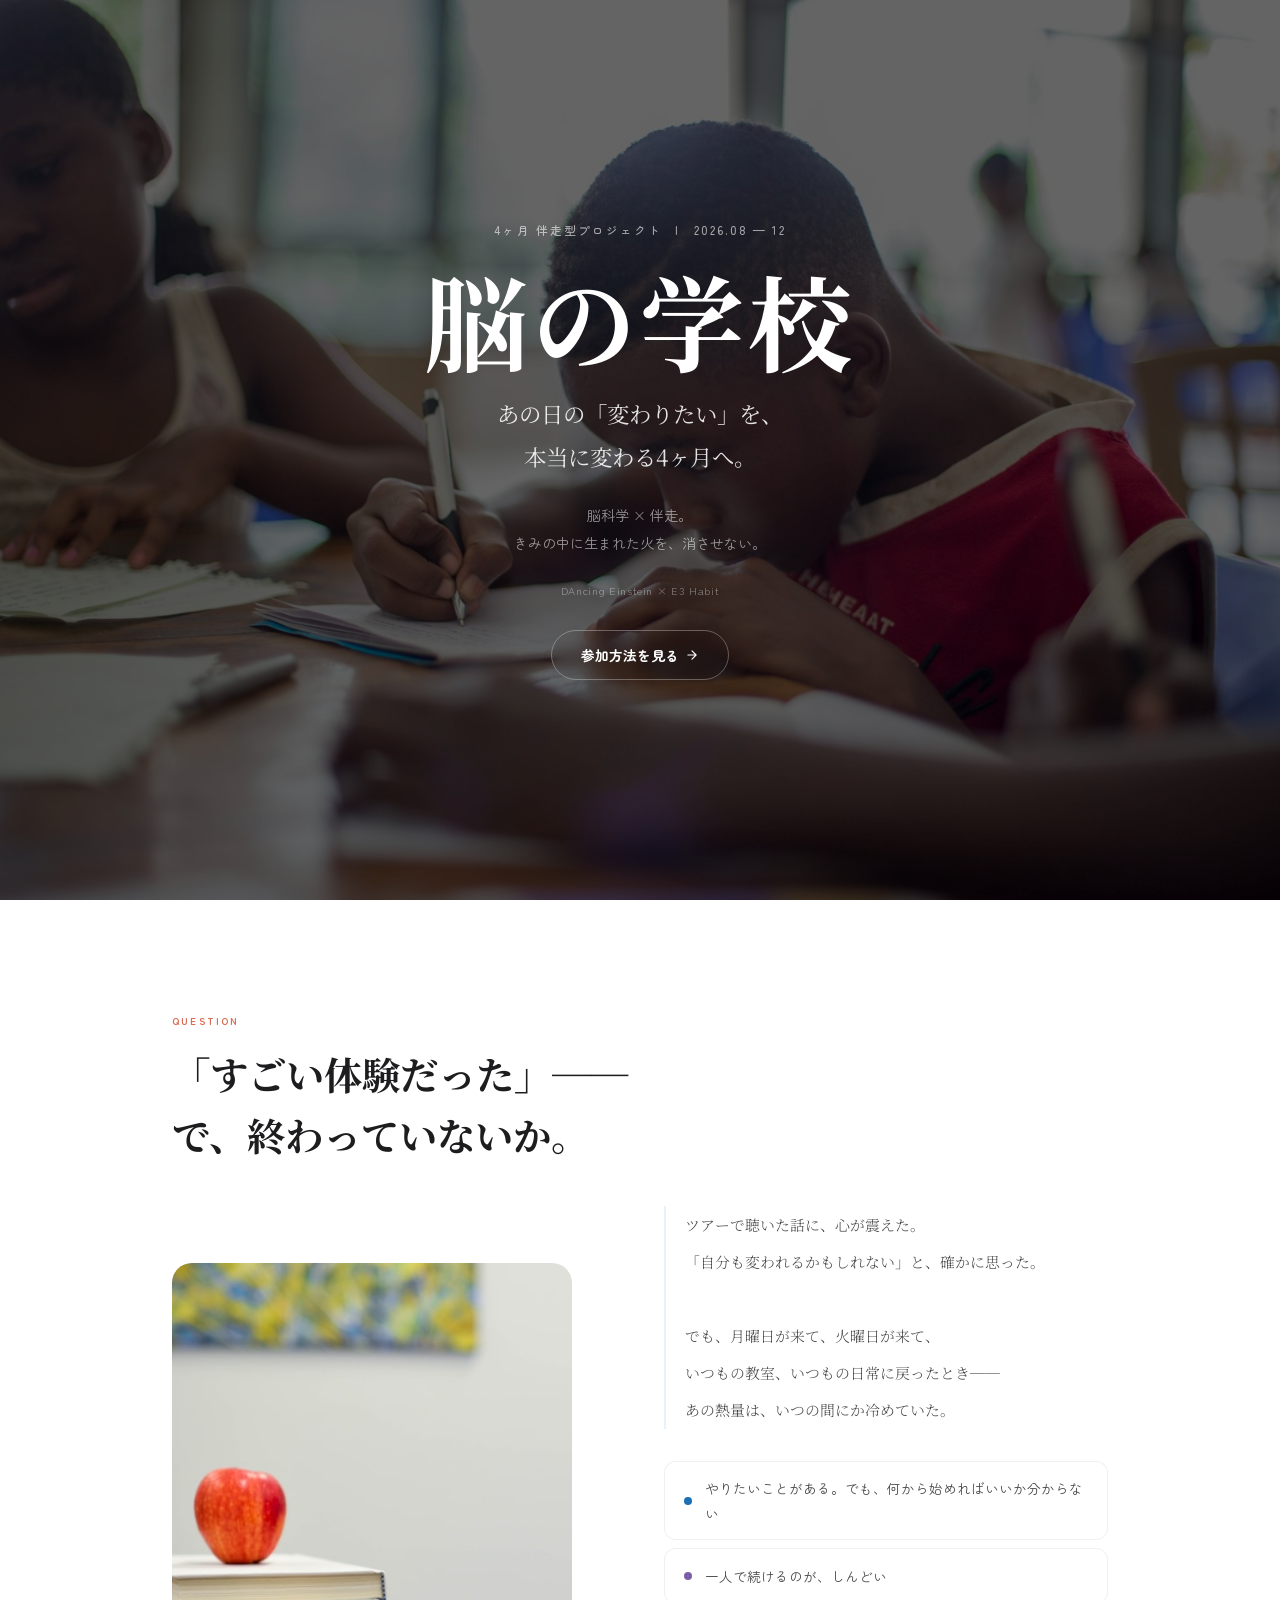
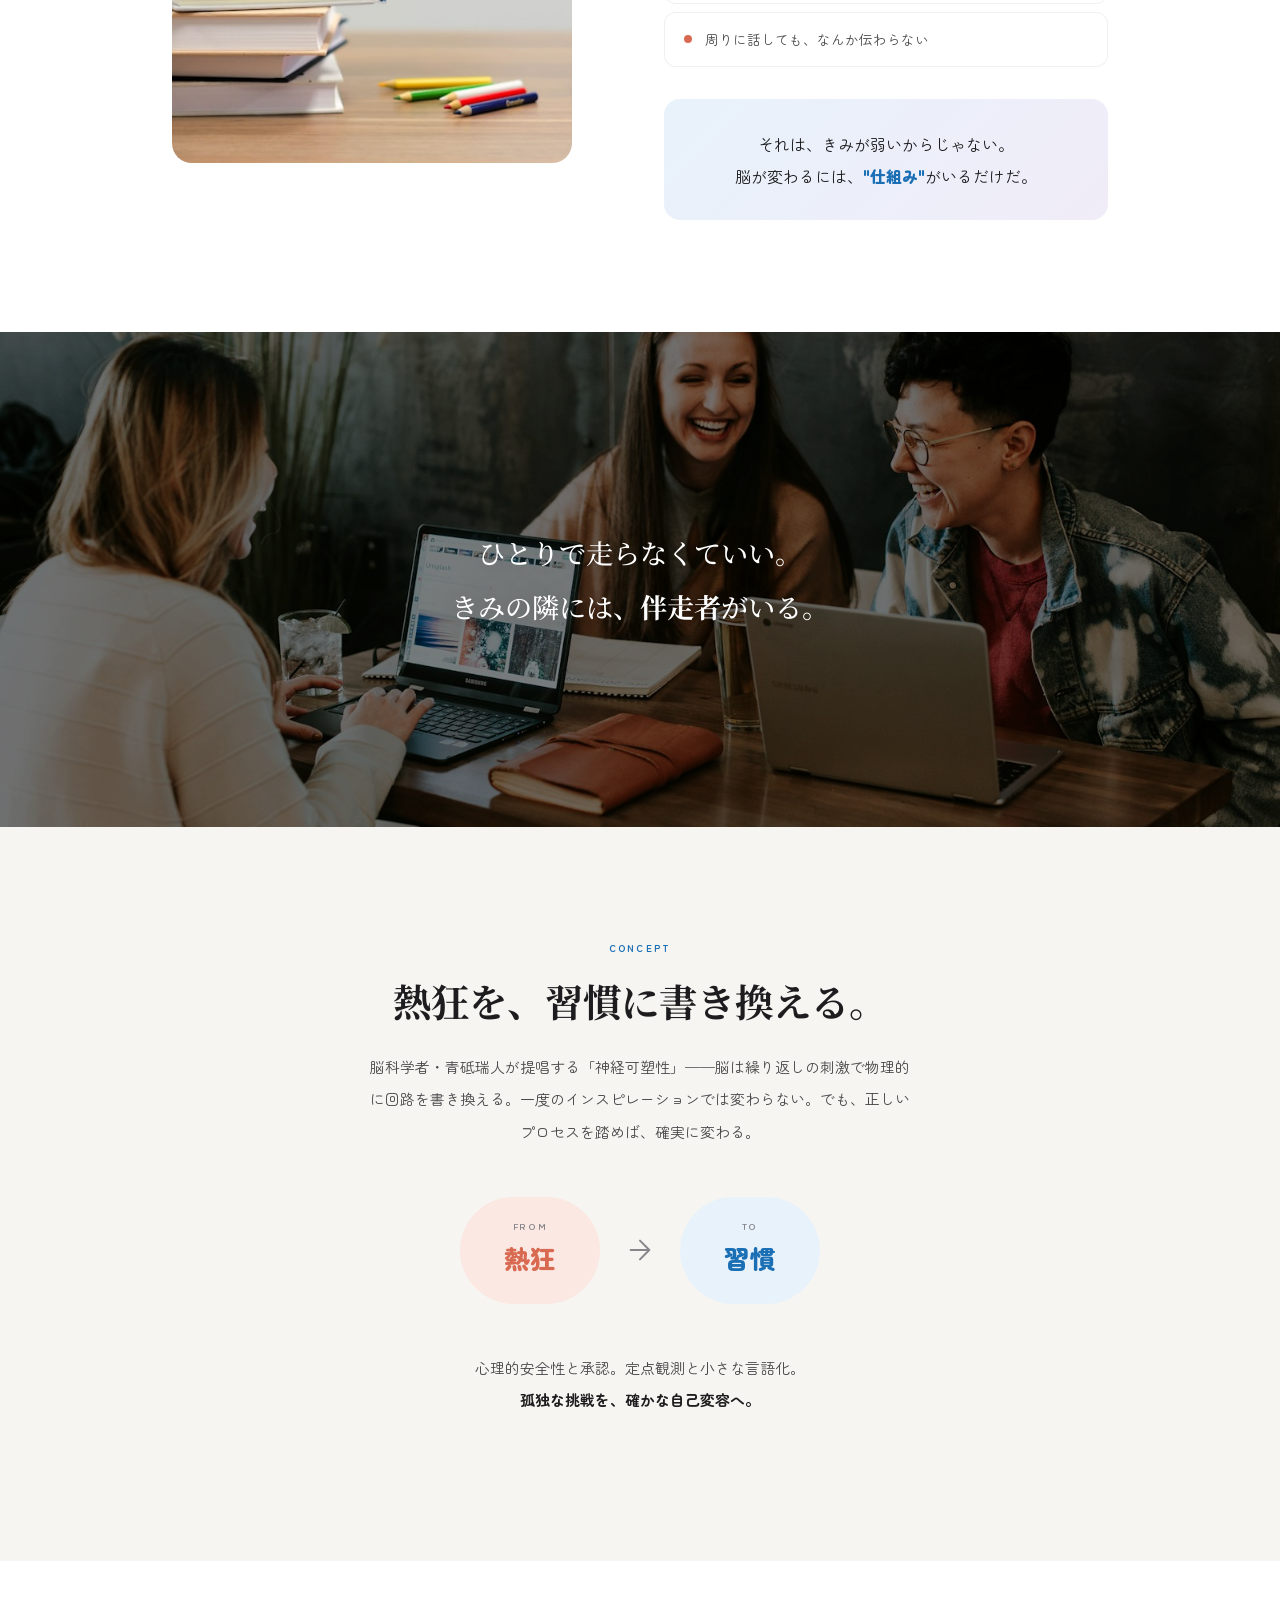
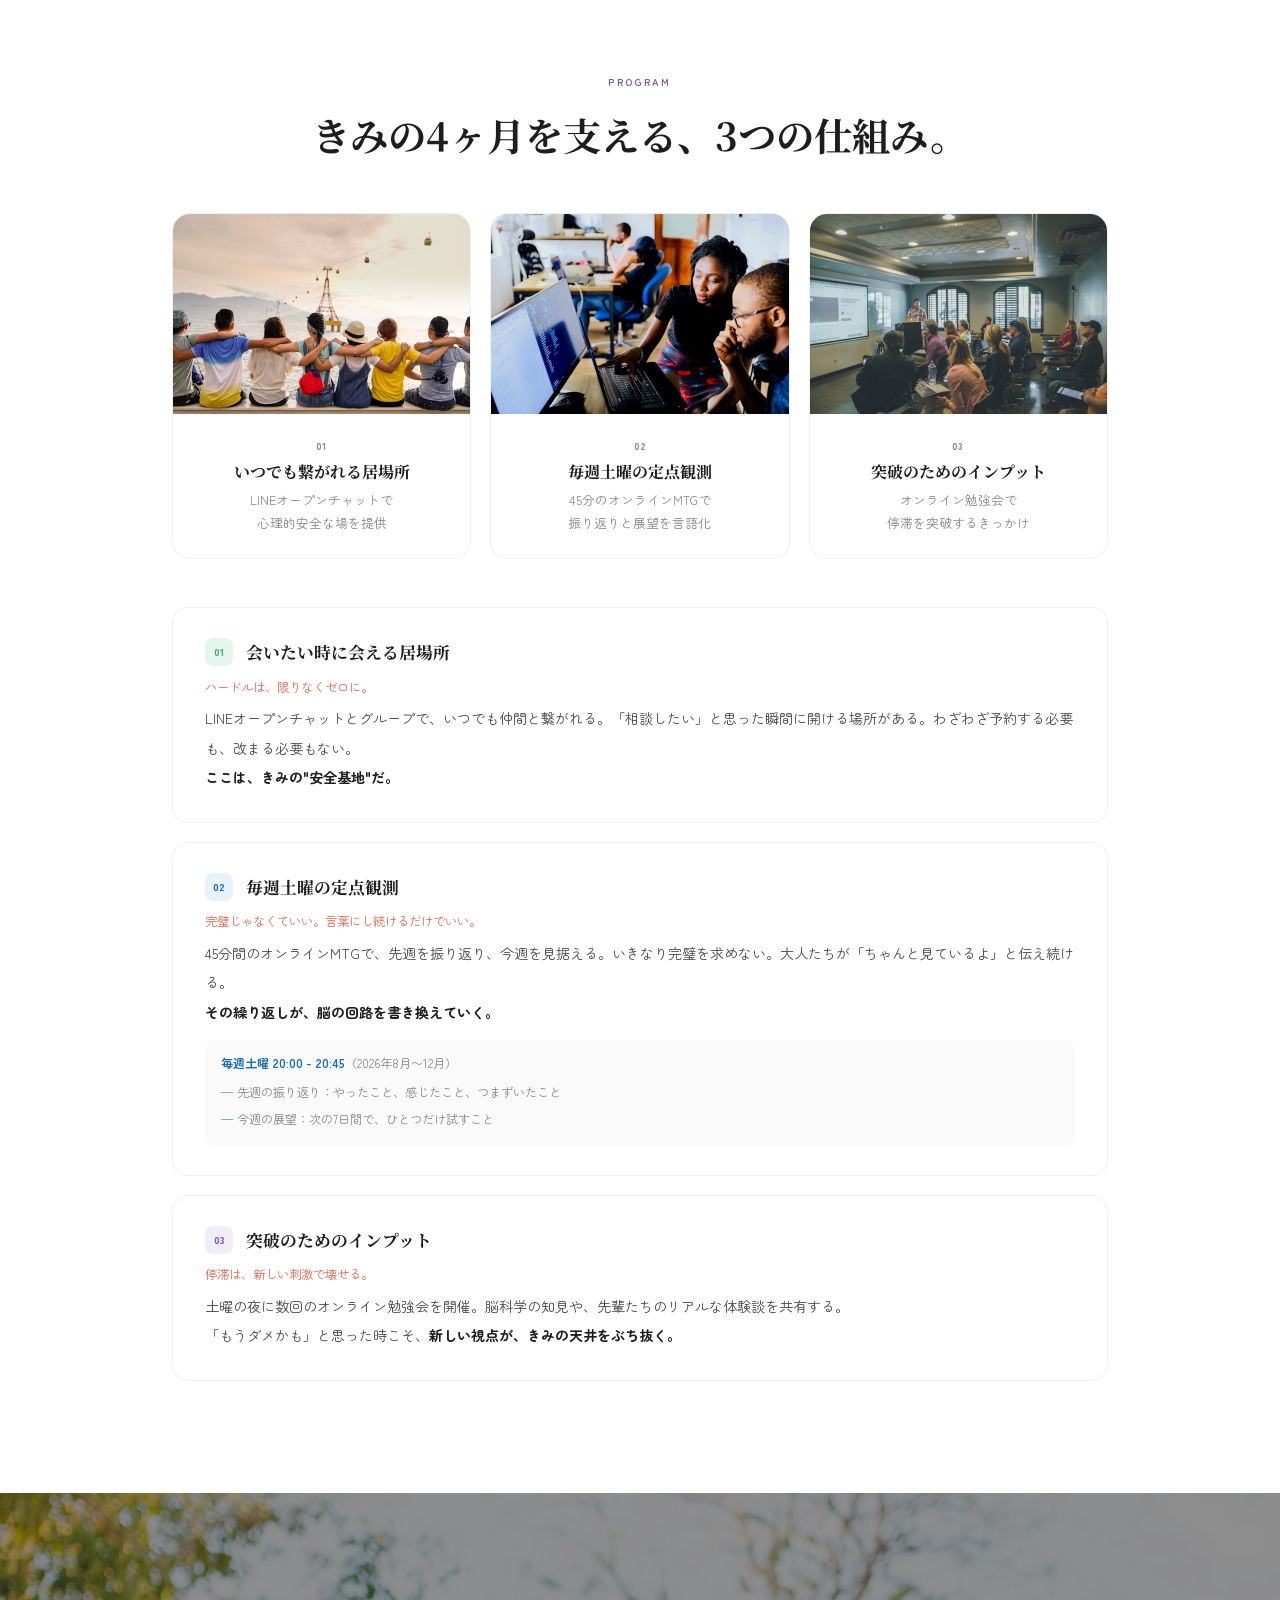
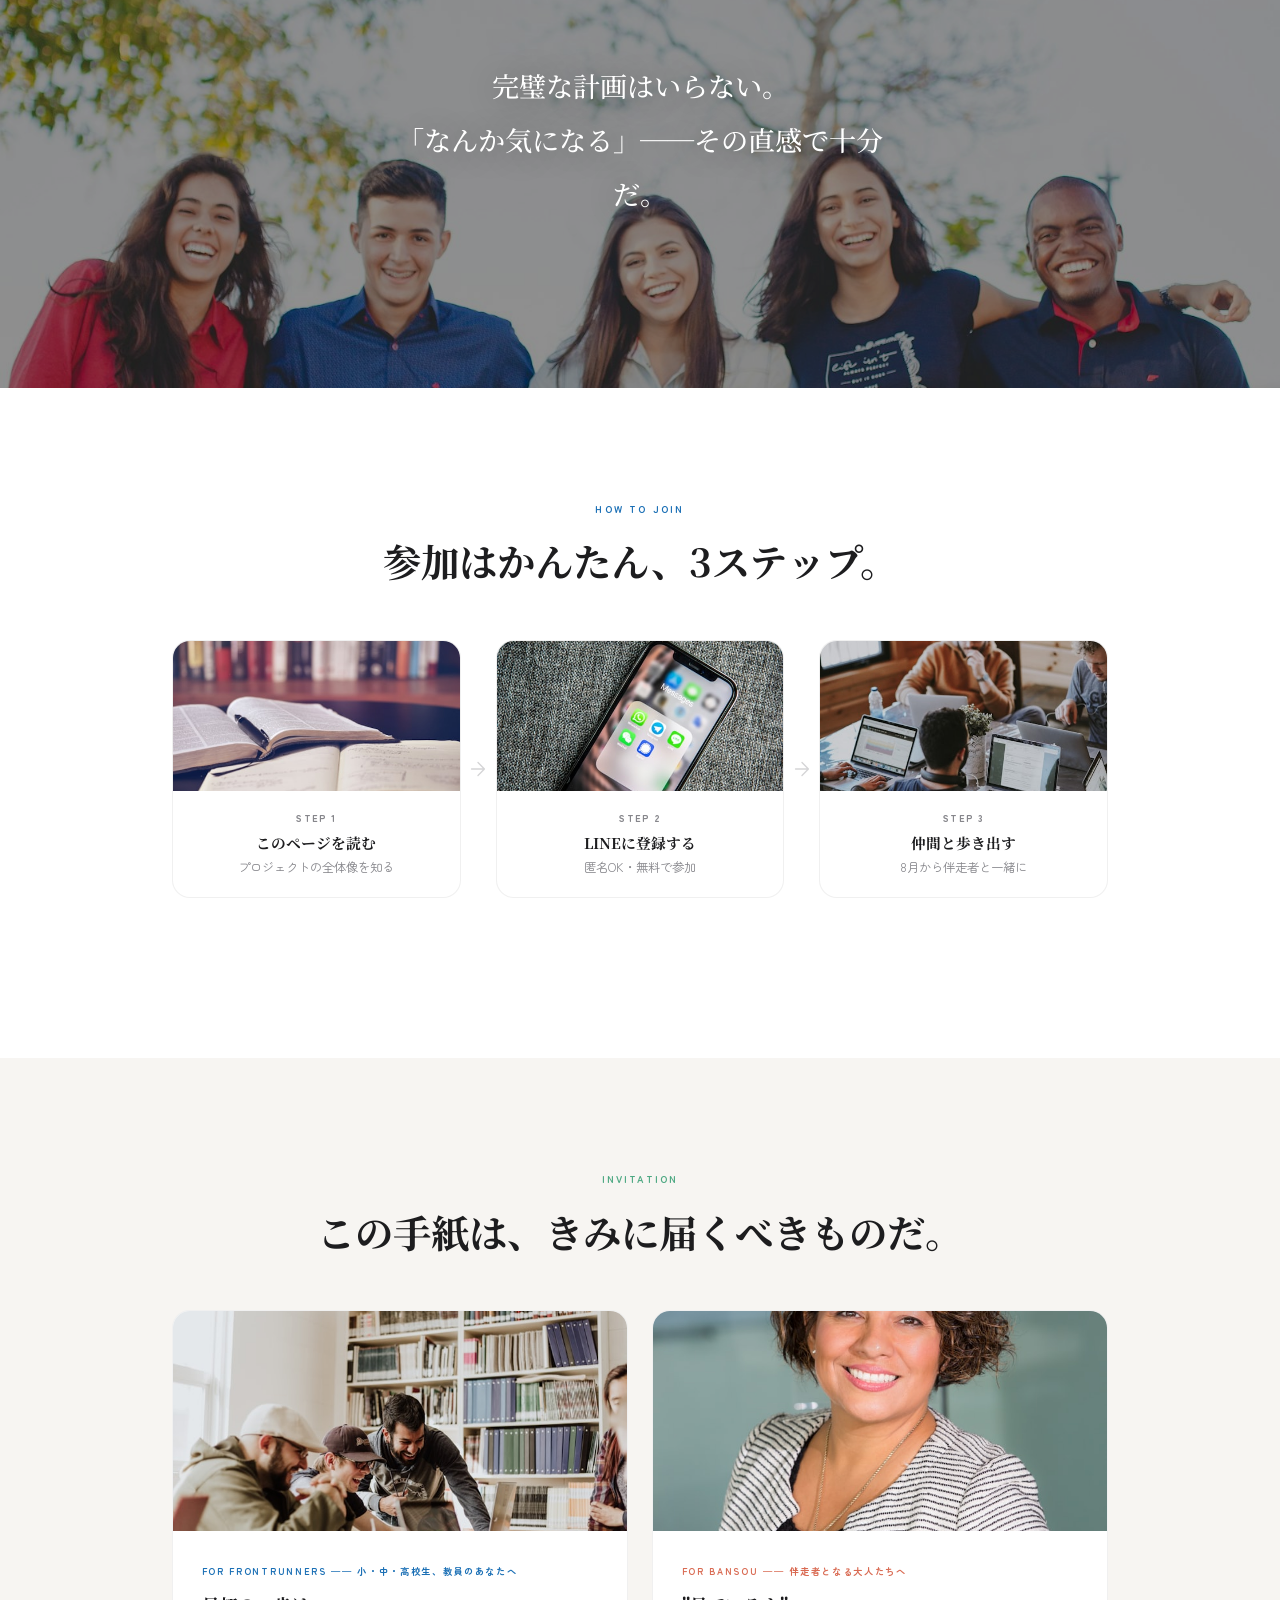
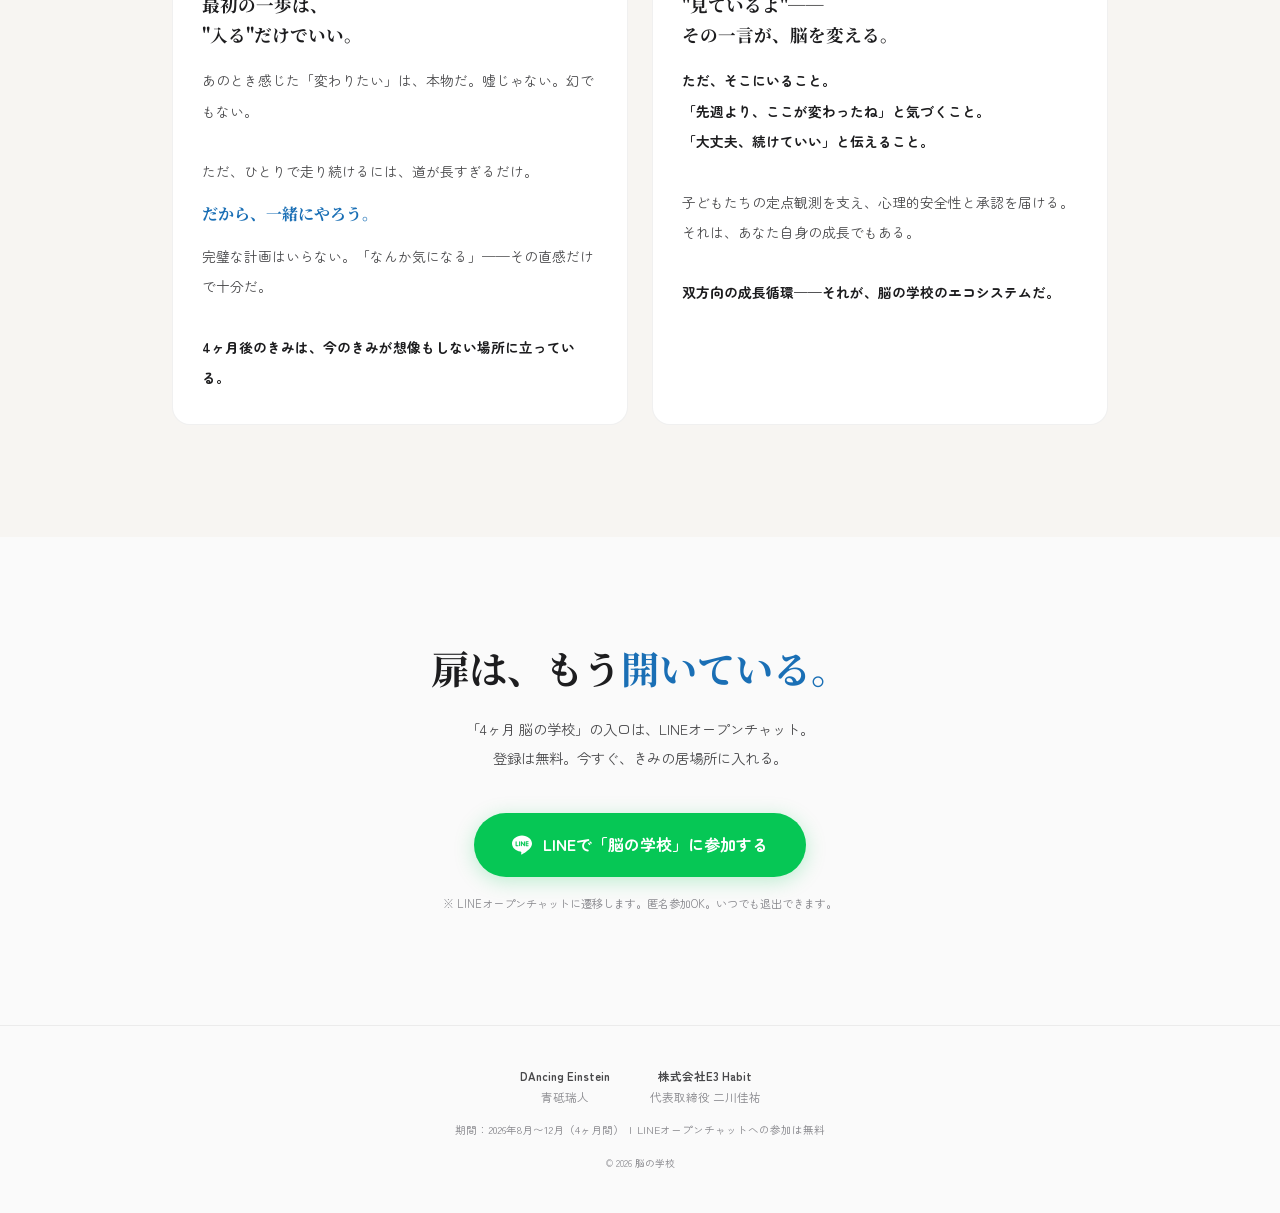
==== index.html @ 0c76c8e3 "脳の学校 LP - initial release" ====
<!DOCTYPE html>
<html lang="ja">
<head>
  <meta charset="UTF-8">
  <meta name="viewport" content="width=device-width, initial-scale=1.0">
  <title>脳の学校 — 4ヶ月 伴走型プロジェクト</title>
  <link rel="preconnect" href="https://fonts.googleapis.com">
  <link rel="preconnect" href="https://fonts.gstatic.com" crossorigin>
  <link href="https://fonts.googleapis.com/css2?family=Zen+Maru+Gothic:wght@400;500;700;900&family=Noto+Serif+JP:wght@300;400;500;600;700&display=swap" rel="stylesheet">
  <style>
    :root{
      --bg:#fafafa;--white:#fff;
      --blue:#1a6fb5;--blue-soft:#4a9ad4;--blue-pale:#e8f2fb;
      --violet:#7b5ea7;--violet-pale:#f0ecf8;
      --coral:#d96a52;--coral-pale:#fce8e2;
      --mint:#4da882;--mint-pale:#e3f5ed;
      --text:#1d1d1f;--text2:#48484a;--text3:#86868b;
      --border:rgba(0,0,0,0.06);
    }
    *{margin:0;padding:0;box-sizing:border-box;}
    html{scroll-behavior:smooth;-webkit-font-smoothing:antialiased;}
    body{font-family:'Zen Maru Gothic',sans-serif;background:var(--bg);color:var(--text);line-height:1.8;overflow-x:hidden;}
    .serif{font-family:'Noto Serif JP',serif;}
    img{display:block;width:100%;height:100%;object-fit:cover;}

    /* ===== HERO ===== */
    .hero{position:relative;height:100vh;min-height:600px;display:flex;align-items:center;justify-content:center;text-align:center;overflow:hidden;}
    .hero-bg{position:absolute;inset:0;}
    .hero-bg img{width:100%;height:100%;object-fit:cover;filter:brightness(0.4);}
    .hero-content{position:relative;z-index:2;padding:2rem;max-width:700px;}
    .hero-eyebrow{font-size:0.72rem;font-weight:500;letter-spacing:0.18em;color:rgba(255,255,255,0.6);margin-bottom:1.2rem;}
    .hero-title{font-family:'Noto Serif JP',serif;font-size:clamp(3.2rem,10vw,6.5rem);font-weight:700;color:#fff;letter-spacing:0.04em;line-height:1.15;margin-bottom:0.8rem;}
    .hero-subtitle{font-family:'Noto Serif JP',serif;font-size:clamp(1rem,2.2vw,1.4rem);font-weight:400;color:rgba(255,255,255,0.88);line-height:1.9;margin-bottom:1.5rem;}
    .hero-desc{font-size:0.88rem;color:rgba(255,255,255,0.55);max-width:380px;margin:0 auto 1.5rem;line-height:2;}
    .hero-meta{font-size:0.68rem;color:rgba(255,255,255,0.4);letter-spacing:0.06em;}
    .hero-cta{display:inline-flex;align-items:center;gap:0.4rem;font-size:0.85rem;font-weight:600;color:#fff;text-decoration:none;margin-top:1.8rem;padding:0.75rem 1.8rem;border-radius:980px;border:1px solid rgba(255,255,255,0.3);backdrop-filter:blur(8px);transition:all 0.3s;}
    .hero-cta:hover{background:rgba(255,255,255,0.15);border-color:rgba(255,255,255,0.6);}
    .hero-cta svg{width:14px;height:14px;stroke:#fff;fill:none;stroke-width:2;}

    /* ===== COMMON ===== */
    .sec{padding:7rem 0;}
    .sec-warm{background:#f7f5f2;}
    .sec-white{background:var(--white);}
    .container{max-width:1000px;margin:0 auto;padding:0 2rem;}
    .container-sm{max-width:660px;margin:0 auto;padding:0 2rem;}
    .text-center{text-align:center;}

    .sec-eyebrow{font-size:0.62rem;font-weight:700;letter-spacing:0.22em;text-transform:uppercase;margin-bottom:0.8rem;}
    .ey-blue{color:var(--blue);}
    .ey-coral{color:var(--coral);}
    .ey-violet{color:var(--violet);}
    .ey-mint{color:var(--mint);}
    .sec-title{font-family:'Noto Serif JP',serif;font-size:clamp(1.5rem,3.5vw,2.4rem);font-weight:700;line-height:1.6;margin-bottom:1.2rem;}
    .sec-lead{font-size:0.93rem;color:var(--text2);font-weight:400;line-height:2.2;margin-bottom:2rem;max-width:540px;}
    .text-center .sec-lead{margin-left:auto;margin-right:auto;}

    /* ===== PHOTO BREAK ===== */
    .photo-break{position:relative;height:55vh;min-height:340px;max-height:520px;overflow:hidden;}
    .photo-break img{filter:brightness(0.7);}
    .photo-break-overlay{position:absolute;inset:0;background:rgba(0,0,0,0.2);display:flex;align-items:center;justify-content:center;text-align:center;padding:2rem;}
    .photo-break-overlay p{font-family:'Noto Serif JP',serif;font-size:clamp(1.15rem,2.8vw,1.7rem);font-weight:500;color:#fff;line-height:2;max-width:500px;text-shadow:0 2px 30px rgba(0,0,0,0.4);}

    /* ===== EMPATHY ===== */
    .empathy-grid{display:grid;grid-template-columns:1fr 1fr;gap:3rem;align-items:center;margin-top:2.5rem;}
    .empathy-photo{border-radius:20px;overflow:hidden;aspect-ratio:4/5;max-height:500px;}
    .empathy-poem{font-family:'Noto Serif JP',serif;font-size:0.93rem;line-height:2.5;color:var(--text2);font-weight:300;margin-bottom:2rem;padding-left:1.2rem;border-left:2px solid var(--blue-pale);}

    .voice-list{display:flex;flex-direction:column;gap:0.5rem;margin:1.5rem 0;}
    .voice-item{display:flex;align-items:center;gap:0.8rem;padding:0.9rem 1.2rem;border-radius:12px;background:var(--white);border:1px solid var(--border);font-size:0.85rem;color:var(--text2);transition:box-shadow 0.3s;}
    .voice-item:hover{box-shadow:0 4px 16px rgba(0,0,0,0.04);}
    .v-dot{width:8px;height:8px;border-radius:50%;flex-shrink:0;}

    .answer-banner{margin-top:2rem;padding:1.8rem;border-radius:16px;text-align:center;background:linear-gradient(135deg,var(--blue-pale),var(--violet-pale));}
    .answer-banner p{font-size:1rem;color:var(--text);line-height:2;}
    .answer-banner strong{font-weight:900;color:var(--blue);}

    /* ===== CONCEPT VISUAL ===== */
    .concept-visual{display:flex;align-items:center;justify-content:center;gap:1.5rem;margin:3rem 0;flex-wrap:wrap;}
    .cv-bubble{text-align:center;padding:1.4rem 2.4rem;border-radius:60px;min-width:140px;}
    .cv-from{background:var(--coral-pale);}
    .cv-to{background:var(--blue-pale);}
    .cv-label{font-size:0.55rem;color:var(--text3);letter-spacing:0.18em;font-weight:700;}
    .cv-val{font-size:1.6rem;font-weight:900;}
    .cv-from .cv-val{color:var(--coral);}
    .cv-to .cv-val{color:var(--blue);}
    .cv-arrow{width:32px;height:32px;color:var(--text3);}

    /* ===== PILLARS ===== */
    .pillars-grid{display:grid;grid-template-columns:repeat(3,1fr);gap:1.2rem;margin:3rem 0;}
    .p-card{background:var(--white);border:1px solid var(--border);border-radius:18px;overflow:hidden;transition:transform 0.3s,box-shadow 0.3s;}
    .p-card:hover{transform:translateY(-4px);box-shadow:0 12px 40px rgba(0,0,0,0.08);}
    .p-card-img{height:200px;overflow:hidden;}
    .p-card-img img{transition:transform 0.6s;}
    .p-card:hover .p-card-img img{transform:scale(1.05);}
    .p-card-body{padding:1.5rem;}
    .p-num{font-size:0.58rem;font-weight:900;letter-spacing:0.15em;color:var(--text3);margin-bottom:0.3rem;}
    .p-card h3{font-family:'Noto Serif JP',serif;font-size:1rem;font-weight:700;margin-bottom:0.3rem;line-height:1.5;}
    .p-card p.desc{font-size:0.8rem;color:var(--text3);line-height:1.8;}

    .p-details{display:flex;flex-direction:column;gap:1.2rem;}
    .p-detail{background:var(--white);border:1px solid var(--border);border-radius:16px;padding:1.8rem 2rem;transition:box-shadow 0.3s;}
    .p-detail:hover{box-shadow:0 4px 20px rgba(0,0,0,0.04);}
    .p-detail-head{display:flex;align-items:center;gap:0.8rem;margin-bottom:0.5rem;}
    .p-detail-num{width:28px;height:28px;border-radius:8px;font-size:0.65rem;font-weight:900;display:flex;align-items:center;justify-content:center;flex-shrink:0;}
    .p-detail:nth-child(1) .p-detail-num{background:var(--mint-pale);color:var(--mint);}
    .p-detail:nth-child(2) .p-detail-num{background:var(--blue-pale);color:var(--blue);}
    .p-detail:nth-child(3) .p-detail-num{background:var(--violet-pale);color:var(--violet);}
    .p-detail h4{font-family:'Noto Serif JP',serif;font-size:1.05rem;font-weight:700;}
    .p-detail-sub{font-size:0.78rem;color:var(--coral);margin-bottom:0.4rem;}
    .p-detail-body{font-size:0.88rem;color:var(--text2);line-height:2.1;}
    .p-detail-body strong{color:var(--text);font-weight:700;}
    .p-detail-info{margin-top:0.8rem;padding:0.8rem 1rem;background:var(--bg);border-radius:10px;font-size:0.76rem;color:var(--text3);}
    .p-detail-info .time{color:var(--blue);font-weight:700;}
    .p-detail-info ul{list-style:none;margin-top:0.3rem;}
    .p-detail-info li{padding:0.15rem 0 0.15rem 1rem;position:relative;}
    .p-detail-info li::before{content:'—';position:absolute;left:0;color:var(--blue-soft);}

    /* ===== STEPS ===== */
    .steps-row{display:grid;grid-template-columns:1fr auto 1fr auto 1fr;align-items:center;gap:0;margin:3rem 0;}
    .step-card{background:var(--white);border:1px solid var(--border);border-radius:18px;overflow:hidden;text-align:center;transition:transform 0.3s,box-shadow 0.3s;}
    .step-card:hover{transform:translateY(-3px);box-shadow:0 8px 30px rgba(0,0,0,0.06);}
    .step-img{height:150px;overflow:hidden;}
    .step-img img{transition:transform 0.6s;}
    .step-card:hover .step-img img{transform:scale(1.05);}
    .step-body{padding:1.2rem 1rem;}
    .step-label{font-size:0.58rem;font-weight:900;letter-spacing:0.15em;color:var(--text3);margin-bottom:0.3rem;}
    .step-card h3{font-family:'Noto Serif JP',serif;font-size:0.92rem;font-weight:700;margin-bottom:0.2rem;line-height:1.5;}
    .step-card p{font-size:0.78rem;color:var(--text3);line-height:1.7;}
    .step-arrow{display:flex;align-items:center;justify-content:center;padding:0 0.4rem;}
    .step-arrow svg{width:22px;height:22px;stroke:var(--text3);fill:none;stroke-width:1.5;opacity:0.35;}

    /* ===== INVITATION ===== */
    .invite-grid{display:grid;grid-template-columns:1fr 1fr;gap:1.5rem;margin-top:3rem;}
    .invite-card{background:var(--white);border:1px solid var(--border);border-radius:18px;overflow:hidden;transition:box-shadow 0.3s;}
    .invite-card:hover{box-shadow:0 8px 30px rgba(0,0,0,0.06);}
    .invite-photo{height:220px;overflow:hidden;}
    .invite-photo img{transition:transform 0.6s;}
    .invite-card:hover .invite-photo img{transform:scale(1.03);}
    .invite-body-wrap{padding:2rem 1.8rem;}
    .invite-for{font-size:0.58rem;font-weight:700;letter-spacing:0.18em;text-transform:uppercase;margin-bottom:0.6rem;}
    .invite-card.front .invite-for{color:var(--blue);}
    .invite-card.bansou .invite-for{color:var(--coral);}
    .invite-card h3{font-family:'Noto Serif JP',serif;font-size:1.1rem;font-weight:700;margin-bottom:1rem;line-height:1.7;}
    .invite-body{font-size:0.86rem;color:var(--text2);line-height:2.2;}
    .invite-body strong{color:var(--text);font-weight:700;}
    .invite-body .accent{display:block;font-family:'Noto Serif JP',serif;font-size:1rem;font-weight:700;color:var(--blue);margin:0.6rem 0;}

    /* ===== CTA ===== */
    .cta-sec{text-align:center;padding:6rem 2rem 7rem;}
    .cta-title{font-family:'Noto Serif JP',serif;font-size:clamp(1.5rem,4vw,2.4rem);font-weight:700;margin-bottom:0.8rem;}
    .cta-title .blue{color:var(--blue);}
    .cta-sub{font-size:0.9rem;color:var(--text2);margin-bottom:2.5rem;line-height:2;}
    .cta-btn{display:inline-flex;align-items:center;gap:0.7rem;background:#06c755;color:#fff;font-size:1rem;font-weight:700;padding:1.1rem 2.4rem;border-radius:980px;text-decoration:none;transition:transform 0.2s,box-shadow 0.2s;box-shadow:0 4px 20px rgba(6,199,85,0.25);}
    .cta-btn:hover{transform:scale(1.03);box-shadow:0 8px 32px rgba(6,199,85,0.35);}
    .cta-btn svg{width:20px;height:20px;fill:#fff;}
    .cta-note{margin-top:1rem;font-size:0.7rem;color:var(--text3);}

    /* ===== FOOTER ===== */
    footer{border-top:1px solid var(--border);padding:2.5rem 2rem;text-align:center;}
    .f-orgs{display:flex;justify-content:center;gap:2.5rem;flex-wrap:wrap;margin-bottom:0.8rem;}
    .f-org{font-size:0.72rem;color:var(--text3);}
    .f-org .name{color:var(--text2);font-weight:700;}
    .f-info{font-size:0.66rem;color:var(--text3);}
    .f-copy{margin-top:1rem;font-size:0.6rem;color:var(--text3);}

    /* ===== ANIMATION (CSS-only with scroll-driven) ===== */
    @keyframes fadeUp{from{opacity:0;transform:translateY(36px);}to{opacity:1;transform:translateY(0);}}
    .reveal{animation:fadeUp 0.8s cubic-bezier(.25,.46,.45,.94) both;animation-timeline:view();animation-range:entry 0% entry 30%;}
    .reveal-d1{animation-delay:.12s;}.reveal-d2{animation-delay:.24s;}.reveal-d3{animation-delay:.36s;}
    /* Fallback for browsers without scroll-timeline */
    @supports not (animation-timeline:view()){
      .reveal{opacity:1;transform:none;animation:none;}
    }

    @media(max-width:768px){
      .empathy-grid,.invite-grid{grid-template-columns:1fr;}
      .pillars-grid{grid-template-columns:1fr;}
      .steps-row{grid-template-columns:1fr;gap:1rem;}
      .step-arrow{transform:rotate(90deg);padding:0;}
      .sec{padding:5rem 0;}
      .container,.container-sm{padding:0 1.5rem;}
      .photo-break{height:35vh;min-height:240px;}
    }
    @media(max-width:480px){
      .concept-visual{flex-direction:column;}
      .cv-arrow{transform:rotate(90deg);}
    }
  </style>
</head>
<body>

<!-- ===== HERO ===== -->
<section class="hero">
  <div class="hero-bg"><img src="images/hero.jpg" alt=""></div>
  <div class="hero-content">
    <p class="hero-eyebrow">4ヶ月 伴走型プロジェクト &ensp;|&ensp; 2026.08 — 12</p>
    <h1 class="hero-title">脳の学校</h1>
    <p class="hero-subtitle serif">あの日の「変わりたい」を、<br>本当に変わる4ヶ月へ。</p>
    <p class="hero-desc">脳科学 &times; 伴走。<br>きみの中に生まれた火を、消させない。</p>
    <p class="hero-meta">DAncing Einstein &times; E3 Habit</p>
    <a href="#join" class="hero-cta">参加方法を見る <svg viewBox="0 0 24 24" stroke-linecap="round" stroke-linejoin="round"><path d="M5 12h14M12 5l7 7-7 7"/></svg></a>
  </div>
</section>

<!-- ===== EMPATHY ===== -->
<div class="sec sec-white">
<div class="container">
  <div class="reveal">
    <p class="sec-eyebrow ey-coral">Question</p>
    <h2 class="sec-title serif">「すごい体験だった」──<br>で、終わっていないか。</h2>
  </div>
  <div class="empathy-grid">
    <div class="empathy-photo reveal"><img src="images/empathy.jpg" alt="" loading="lazy"></div>
    <div class="reveal reveal-d1">
      <div class="empathy-poem">ツアーで聴いた話に、心が震えた。<br>「自分も変われるかもしれない」と、確かに思った。<br><br>でも、月曜日が来て、火曜日が来て、<br>いつもの教室、いつもの日常に戻ったとき──<br>あの熱量は、いつの間にか冷めていた。</div>
      <div class="voice-list">
        <div class="voice-item"><div class="v-dot" style="background:var(--blue)"></div>やりたいことがある。でも、何から始めればいいか分からない</div>
        <div class="voice-item"><div class="v-dot" style="background:var(--violet)"></div>一人で続けるのが、しんどい</div>
        <div class="voice-item"><div class="v-dot" style="background:var(--coral)"></div>周りに話しても、なんか伝わらない</div>
      </div>
      <div class="answer-banner">
        <p>それは、きみが弱いからじゃない。<br>脳が変わるには、<strong>"仕組み"</strong>がいるだけだ。</p>
      </div>
    </div>
  </div>
</div>
</div>

<!-- Photo Break 1 -->
<div class="photo-break">
  <img src="images/break1.jpg" alt="" loading="lazy">
  <div class="photo-break-overlay">
    <p>ひとりで走らなくていい。<br>きみの隣には、<strong>伴走者</strong>がいる。</p>
  </div>
</div>

<!-- ===== CONCEPT ===== -->
<div class="sec sec-warm">
<div class="container-sm text-center">
  <div class="reveal">
    <p class="sec-eyebrow ey-blue">Concept</p>
    <h2 class="sec-title serif">熱狂を、習慣に書き換える。</h2>
    <p class="sec-lead">脳科学者・青砥瑞人が提唱する「神経可塑性」──脳は繰り返しの刺激で物理的に回路を書き換える。一度のインスピレーションでは変わらない。でも、正しいプロセスを踏めば、確実に変わる。</p>
  </div>
  <div class="concept-visual reveal">
    <div class="cv-bubble cv-from"><div class="cv-label">FROM</div><div class="cv-val">熱狂</div></div>
    <svg class="cv-arrow" viewBox="0 0 24 24" fill="none" stroke="currentColor" stroke-width="1.5" stroke-linecap="round" stroke-linejoin="round"><path d="M5 12h14M12 5l7 7-7 7"/></svg>
    <div class="cv-bubble cv-to"><div class="cv-label">TO</div><div class="cv-val">習慣</div></div>
  </div>
  <p class="sec-lead reveal" style="margin-top:0">心理的安全性と承認。定点観測と小さな言語化。<br><strong style="color:var(--text)">孤独な挑戦を、確かな自己変容へ。</strong></p>
</div>
</div>

<!-- ===== PILLARS ===== -->
<div class="sec sec-white">
<div class="container text-center">
  <div class="reveal">
    <p class="sec-eyebrow ey-violet">Program</p>
    <h2 class="sec-title serif">きみの4ヶ月を支える、3つの仕組み。</h2>
  </div>

  <div class="pillars-grid">
    <div class="p-card reveal reveal-d1">
      <div class="p-card-img"><img src="images/pillar1.jpg" alt="" loading="lazy"></div>
      <div class="p-card-body">
        <div class="p-num">01</div>
        <h3>いつでも繋がれる居場所</h3>
        <p class="desc">LINEオープンチャットで<br>心理的安全な場を提供</p>
      </div>
    </div>
    <div class="p-card reveal reveal-d2">
      <div class="p-card-img"><img src="images/pillar2.jpg" alt="" loading="lazy"></div>
      <div class="p-card-body">
        <div class="p-num">02</div>
        <h3>毎週土曜の定点観測</h3>
        <p class="desc">45分のオンラインMTGで<br>振り返りと展望を言語化</p>
      </div>
    </div>
    <div class="p-card reveal reveal-d3">
      <div class="p-card-img"><img src="images/pillar3.jpg" alt="" loading="lazy"></div>
      <div class="p-card-body">
        <div class="p-num">03</div>
        <h3>突破のためのインプット</h3>
        <p class="desc">オンライン勉強会で<br>停滞を突破するきっかけ</p>
      </div>
    </div>
  </div>

  <div class="p-details" style="text-align:left;margin-top:2rem;">
    <div class="p-detail reveal">
      <div class="p-detail-head"><div class="p-detail-num">01</div><h4>会いたい時に会える居場所</h4></div>
      <p class="p-detail-sub">ハードルは、限りなくゼロに。</p>
      <p class="p-detail-body">LINEオープンチャットとグループで、いつでも仲間と繋がれる。「相談したい」と思った瞬間に開ける場所がある。わざわざ予約する必要も、改まる必要もない。<br><strong>ここは、きみの"安全基地"だ。</strong></p>
    </div>
    <div class="p-detail reveal">
      <div class="p-detail-head"><div class="p-detail-num">02</div><h4>毎週土曜の定点観測</h4></div>
      <p class="p-detail-sub">完璧じゃなくていい。言葉にし続けるだけでいい。</p>
      <p class="p-detail-body">45分間のオンラインMTGで、先週を振り返り、今週を見据える。いきなり完璧を求めない。大人たちが「ちゃんと見ているよ」と伝え続ける。<br><strong>その繰り返しが、脳の回路を書き換えていく。</strong></p>
      <div class="p-detail-info"><span class="time">毎週土曜 20:00 - 20:45</span>（2026年8月〜12月）<ul><li>先週の振り返り：やったこと、感じたこと、つまずいたこと</li><li>今週の展望：次の7日間で、ひとつだけ試すこと</li></ul></div>
    </div>
    <div class="p-detail reveal">
      <div class="p-detail-head"><div class="p-detail-num">03</div><h4>突破のためのインプット</h4></div>
      <p class="p-detail-sub">停滞は、新しい刺激で壊せる。</p>
      <p class="p-detail-body">土曜の夜に数回のオンライン勉強会を開催。脳科学の知見や、先輩たちのリアルな体験談を共有する。<br>「もうダメかも」と思った時こそ、<strong>新しい視点が、きみの天井をぶち抜く。</strong></p>
    </div>
  </div>
</div>
</div>

<!-- Photo Break 2 -->
<div class="photo-break">
  <img src="images/break2.jpg" alt="" loading="lazy">
  <div class="photo-break-overlay">
    <p>完璧な計画はいらない。<br>「なんか気になる」──その直感で十分だ。</p>
  </div>
</div>

<!-- ===== STEPS ===== -->
<div class="sec sec-white" id="join">
<div class="container text-center">
  <div class="reveal">
    <p class="sec-eyebrow ey-blue">How to Join</p>
    <h2 class="sec-title serif">参加はかんたん、3ステップ。</h2>
  </div>
  <div class="steps-row reveal">
    <div class="step-card">
      <div class="step-img"><img src="images/step1.jpg" alt="" loading="lazy"></div>
      <div class="step-body">
        <div class="step-label">STEP 1</div>
        <h3>このページを読む</h3>
        <p>プロジェクトの全体像を知る</p>
      </div>
    </div>
    <div class="step-arrow"><svg viewBox="0 0 24 24" stroke-linecap="round" stroke-linejoin="round"><path d="M5 12h14M12 5l7 7-7 7"/></svg></div>
    <div class="step-card">
      <div class="step-img"><img src="images/step2.jpg" alt="" loading="lazy"></div>
      <div class="step-body">
        <div class="step-label">STEP 2</div>
        <h3>LINEに登録する</h3>
        <p>匿名OK・無料で参加</p>
      </div>
    </div>
    <div class="step-arrow"><svg viewBox="0 0 24 24" stroke-linecap="round" stroke-linejoin="round"><path d="M5 12h14M12 5l7 7-7 7"/></svg></div>
    <div class="step-card">
      <div class="step-img"><img src="images/step3.jpg" alt="" loading="lazy"></div>
      <div class="step-body">
        <div class="step-label">STEP 3</div>
        <h3>仲間と歩き出す</h3>
        <p>8月から伴走者と一緒に</p>
      </div>
    </div>
  </div>
</div>
</div>

<!-- ===== INVITATION ===== -->
<div class="sec sec-warm">
<div class="container">
  <div class="text-center reveal">
    <p class="sec-eyebrow ey-mint">Invitation</p>
    <h2 class="sec-title serif">この手紙は、きみに届くべきものだ。</h2>
  </div>
  <div class="invite-grid">
    <div class="invite-card front reveal reveal-d1">
      <div class="invite-photo"><img src="images/invite1.jpg" alt="" loading="lazy"></div>
      <div class="invite-body-wrap">
        <p class="invite-for">For Frontrunners ── 小・中・高校生、教員のあなたへ</p>
        <h3 class="serif">最初の一歩は、<br>"入る"だけでいい。</h3>
        <p class="invite-body">あのとき感じた「変わりたい」は、本物だ。嘘じゃない。幻でもない。<br><br>ただ、ひとりで走り続けるには、道が長すぎるだけ。<span class="accent">だから、一緒にやろう。</span>完璧な計画はいらない。「なんか気になる」──その直感だけで十分だ。<br><br><strong>4ヶ月後のきみは、今のきみが想像もしない場所に立っている。</strong></p>
      </div>
    </div>
    <div class="invite-card bansou reveal reveal-d2">
      <div class="invite-photo"><img src="images/invite2.jpg" alt="" loading="lazy"></div>
      <div class="invite-body-wrap">
        <p class="invite-for">For Bansou ── 伴走者となる大人たちへ</p>
        <h3 class="serif">"見ているよ"──<br>その一言が、脳を変える。</h3>
        <p class="invite-body"><strong>ただ、そこにいること。</strong><br><strong>「先週より、ここが変わったね」と気づくこと。</strong><br><strong>「大丈夫、続けていい」と伝えること。</strong><br><br>子どもたちの定点観測を支え、心理的安全性と承認を届ける。それは、あなた自身の成長でもある。<br><br><strong>双方向の成長循環──それが、脳の学校のエコシステムだ。</strong></p>
      </div>
    </div>
  </div>
</div>
</div>

<!-- ===== CTA ===== -->
<div class="cta-sec">
  <div class="reveal">
    <h2 class="cta-title serif">扉は、もう<span class="blue">開いている。</span></h2>
    <p class="cta-sub">「4ヶ月 脳の学校」の入口は、LINEオープンチャット。<br>登録は無料。今すぐ、きみの居場所に入れる。</p>
    <a href="#" class="cta-btn">
      <svg viewBox="0 0 24 24"><path d="M19.365 9.863c.349 0 .63.285.63.631 0 .345-.281.63-.63.63H17.61v1.125h1.755c.349 0 .63.283.63.63 0 .344-.281.629-.63.629h-2.386c-.345 0-.627-.285-.627-.629V8.108c0-.345.282-.63.63-.63h2.386c.346 0 .627.285.627.63 0 .349-.281.63-.63.63H17.61v1.125h1.755zm-3.855 3.016c0 .27-.174.51-.432.596-.064.021-.133.031-.199.031-.211 0-.391-.09-.51-.25l-2.443-3.317v2.94c0 .344-.279.629-.631.629-.346 0-.626-.285-.626-.629V8.108c0-.271.173-.508.43-.595.06-.023.136-.033.194-.033.195 0 .375.104.495.254l2.462 3.33V8.108c0-.345.282-.63.63-.63.345 0 .63.285.63.63v4.771zm-5.741 0c0 .344-.282.629-.631.629-.345 0-.627-.285-.627-.629V8.108c0-.345.282-.63.63-.63.346 0 .628.285.628.63v4.771zm-2.466.629H4.917c-.345 0-.63-.285-.63-.629V8.108c0-.345.285-.63.63-.63.348 0 .63.285.63.63v4.141h1.756c.348 0 .629.283.629.63 0 .344-.282.629-.629.629M24 10.314C24 4.943 18.615.572 12 .572S0 4.943 0 10.314c0 4.811 4.27 8.842 10.035 9.608.391.082.923.258 1.058.59.12.301.079.766.038 1.08l-.164 1.02c-.045.301-.24 1.186 1.049.645 1.291-.539 6.916-4.078 9.436-6.975C23.176 14.393 24 12.458 24 10.314"/></svg>
      LINEで「脳の学校」に参加する
    </a>
    <p class="cta-note">※ LINEオープンチャットに遷移します。匿名参加OK。いつでも退出できます。</p>
  </div>
</div>

<footer>
  <div class="f-orgs">
    <div class="f-org"><span class="name">DAncing Einstein</span><br>青砥瑞人</div>
    <div class="f-org"><span class="name">株式会社E3 Habit</span><br>代表取締役 二川佳祐</div>
  </div>
  <p class="f-info">期間：2026年8月〜12月（4ヶ月間）&ensp;|&ensp;LINEオープンチャットへの参加は無料</p>
  <p class="f-copy">&copy; 2026 脳の学校</p>
</footer>

<script>
// Robust reveal: works in all environments
(function(){
  var els=document.querySelectorAll('.reveal');
  if(!('IntersectionObserver' in window)){
    els.forEach(function(el){el.style.opacity='1';el.style.transform='none';});
    return;
  }
  // Reset to hidden for JS-driven animation
  els.forEach(function(el){el.style.opacity='0';el.style.transform='translateY(36px)';el.style.transition='opacity 0.8s cubic-bezier(.25,.46,.45,.94),transform 0.8s cubic-bezier(.25,.46,.45,.94)';});
  var ob=new IntersectionObserver(function(entries){
    entries.forEach(function(e){
      if(e.isIntersecting){e.target.style.opacity='1';e.target.style.transform='translateY(0)';ob.unobserve(e.target);}
    });
  },{threshold:0.02,rootMargin:'0px 0px 0px 0px'});
  els.forEach(function(el){ob.observe(el);});
  // Safety fallback
  setTimeout(function(){els.forEach(function(el){el.style.opacity='1';el.style.transform='none';});},1500);
})();
</script>
</body>
</html>
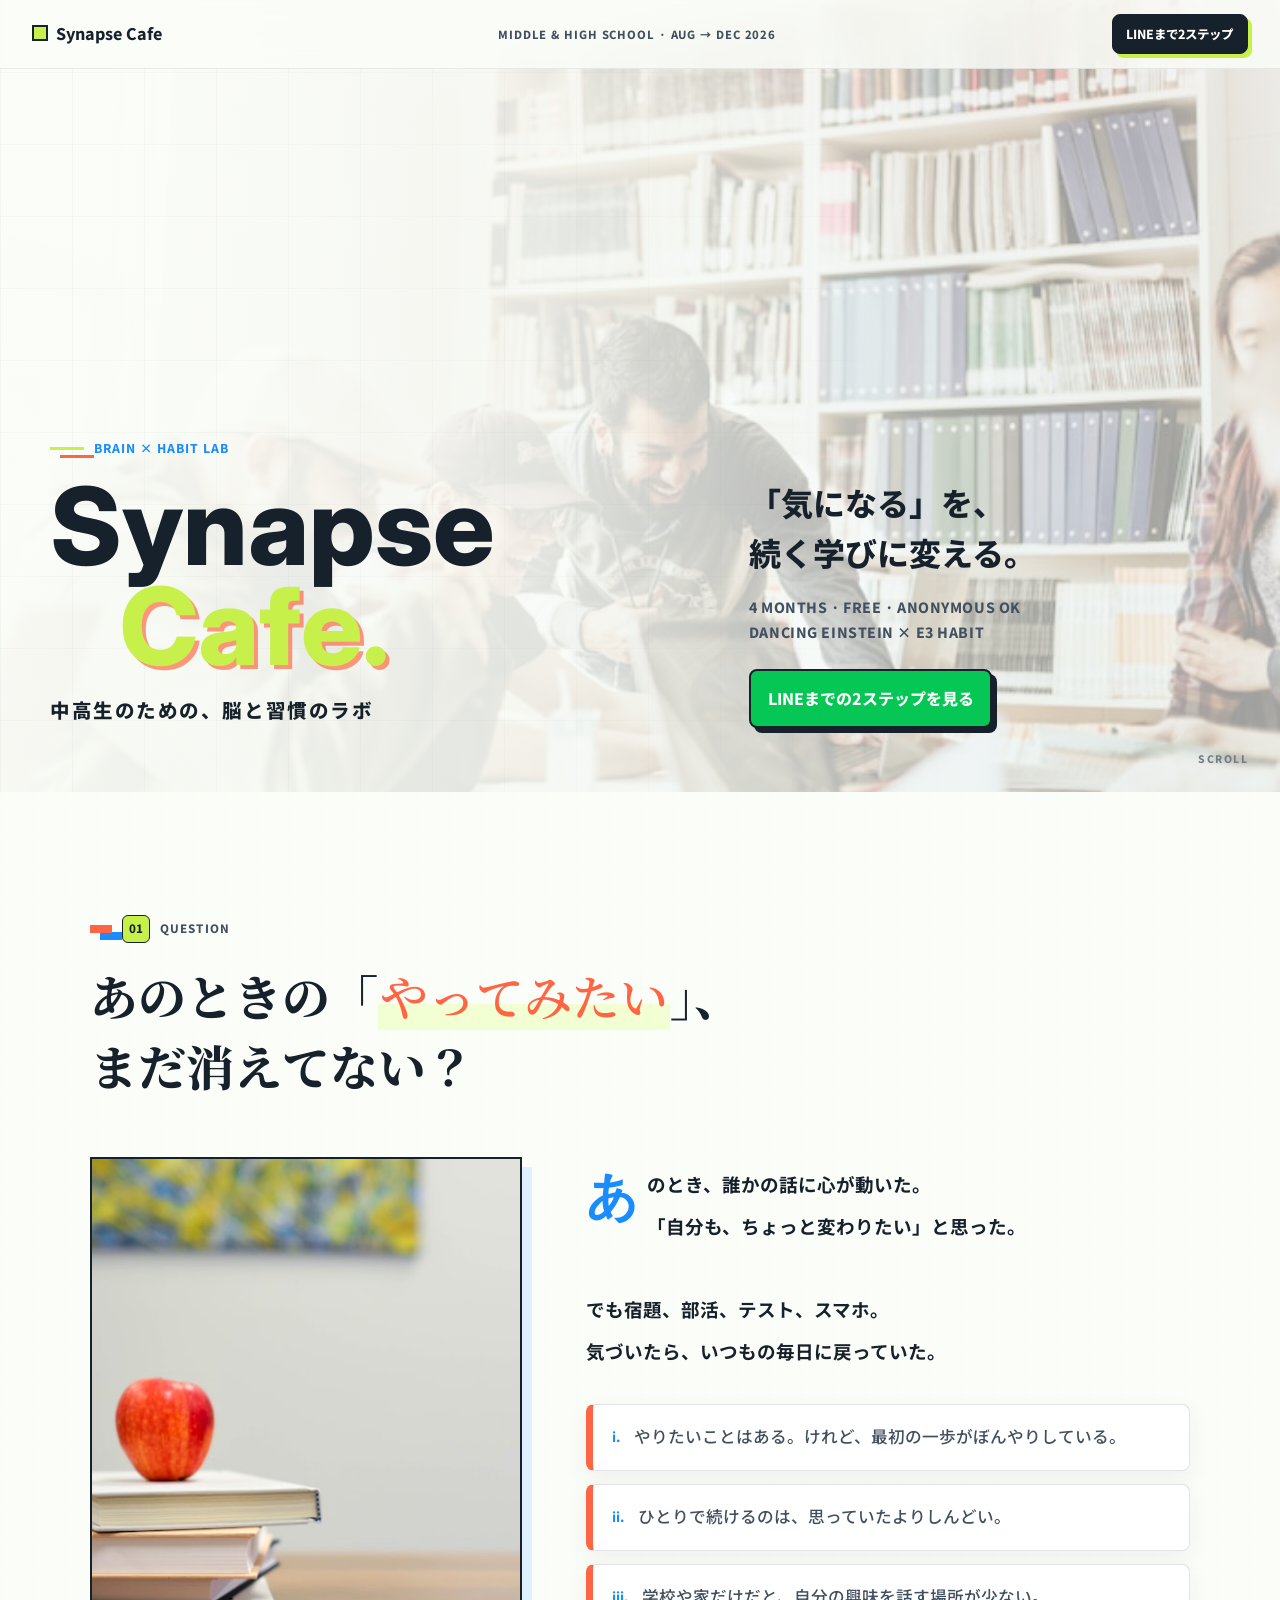
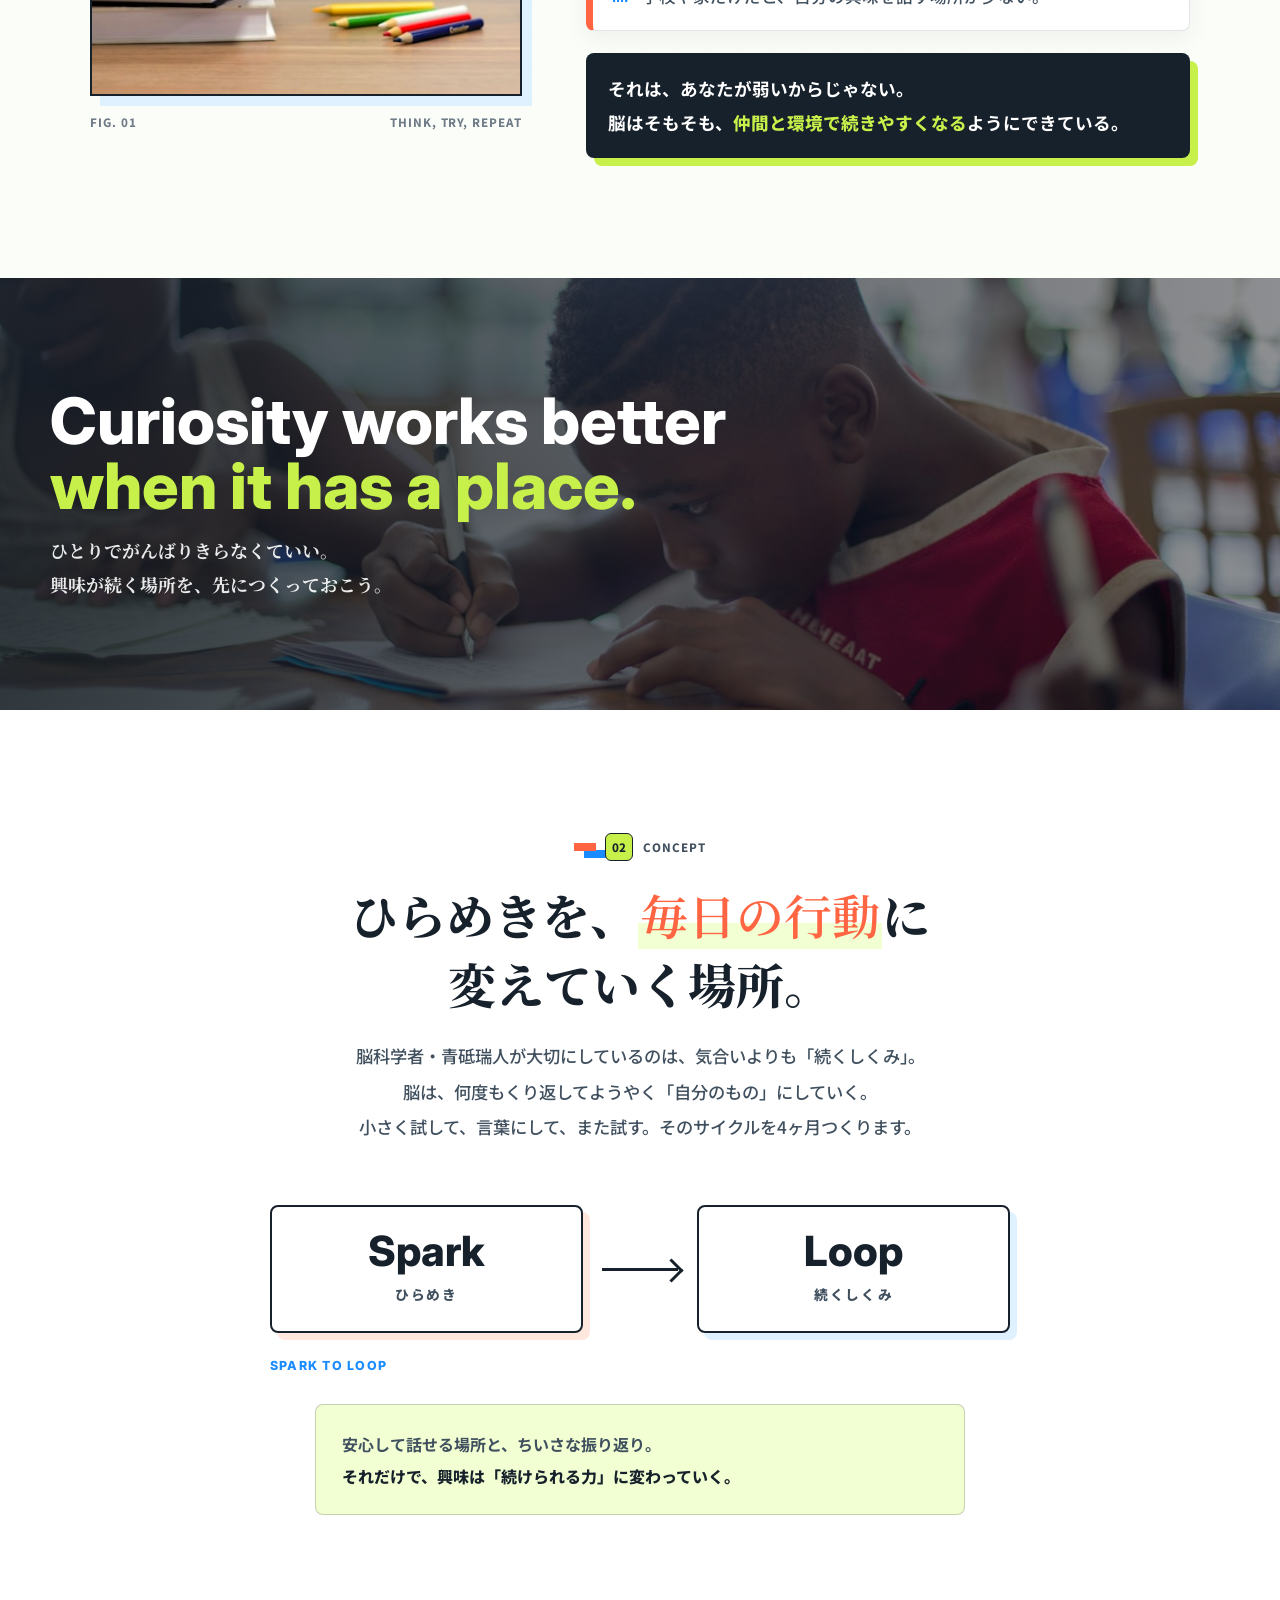
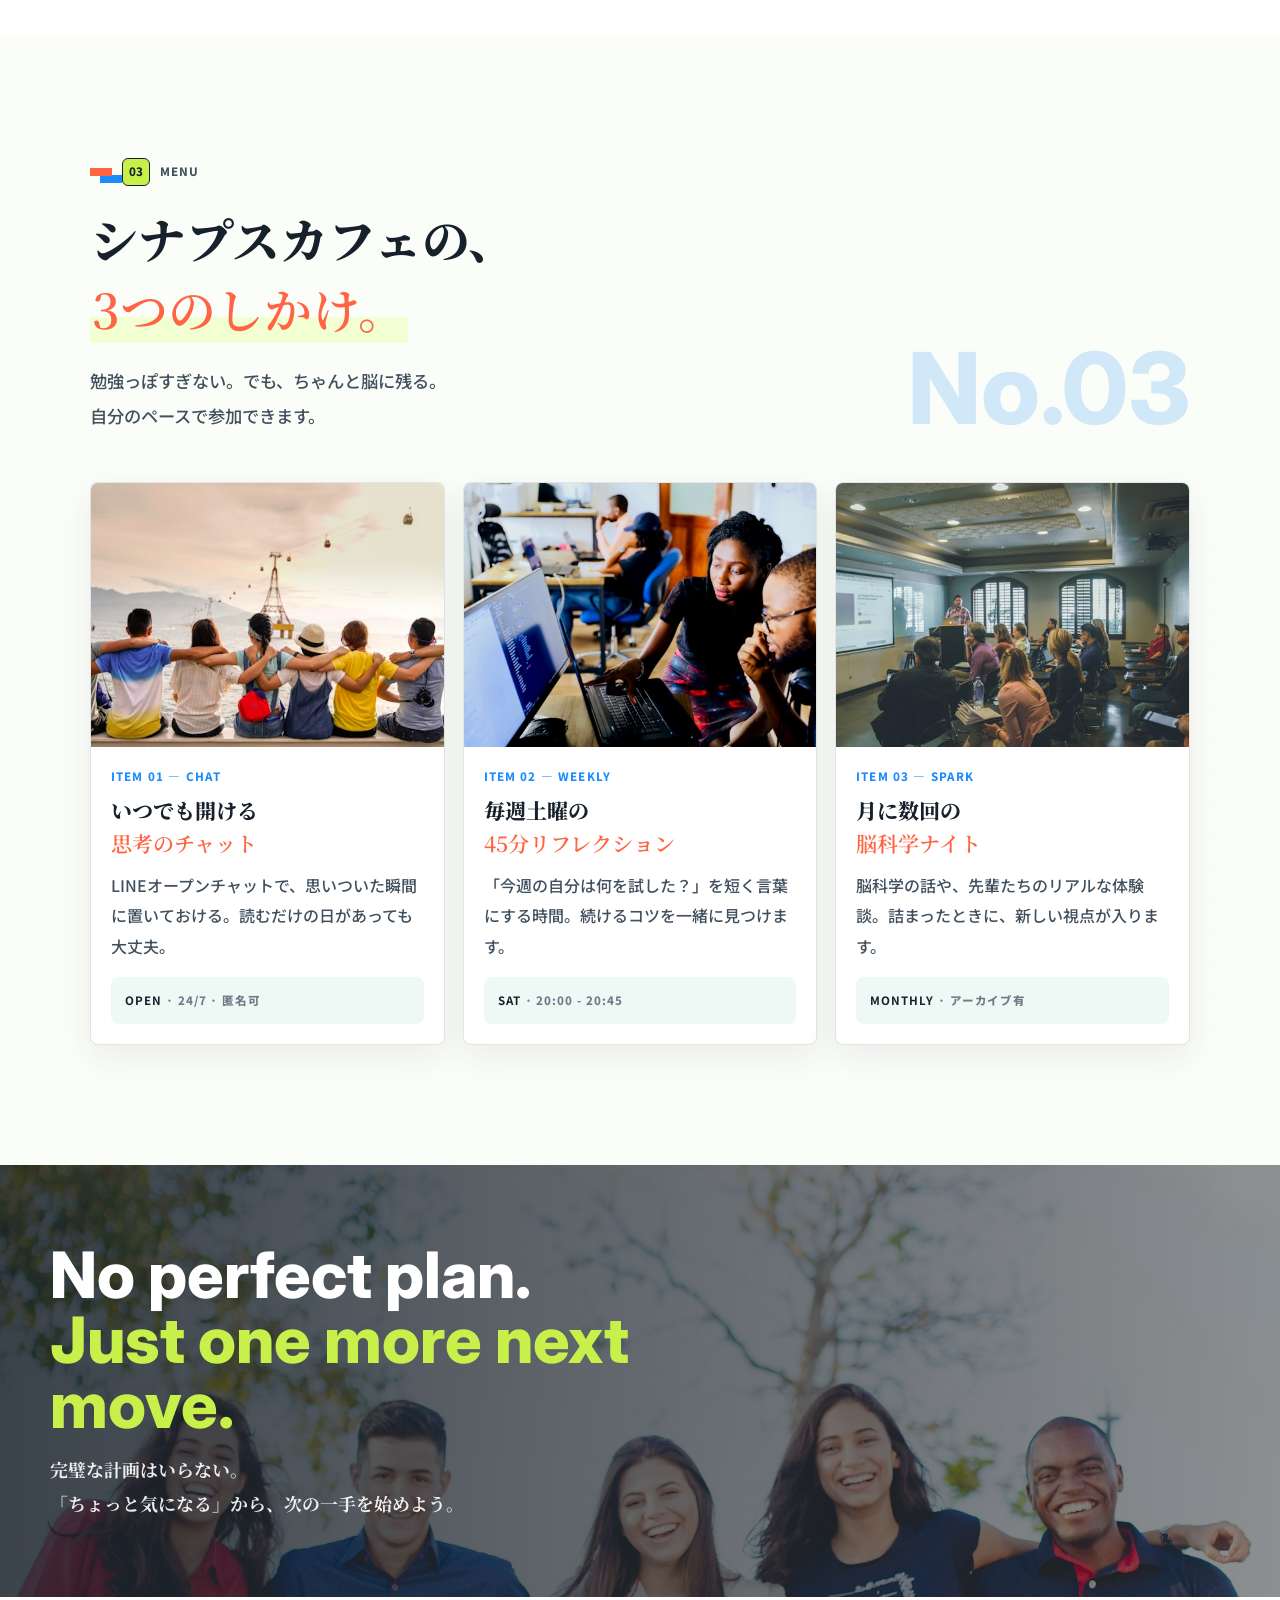
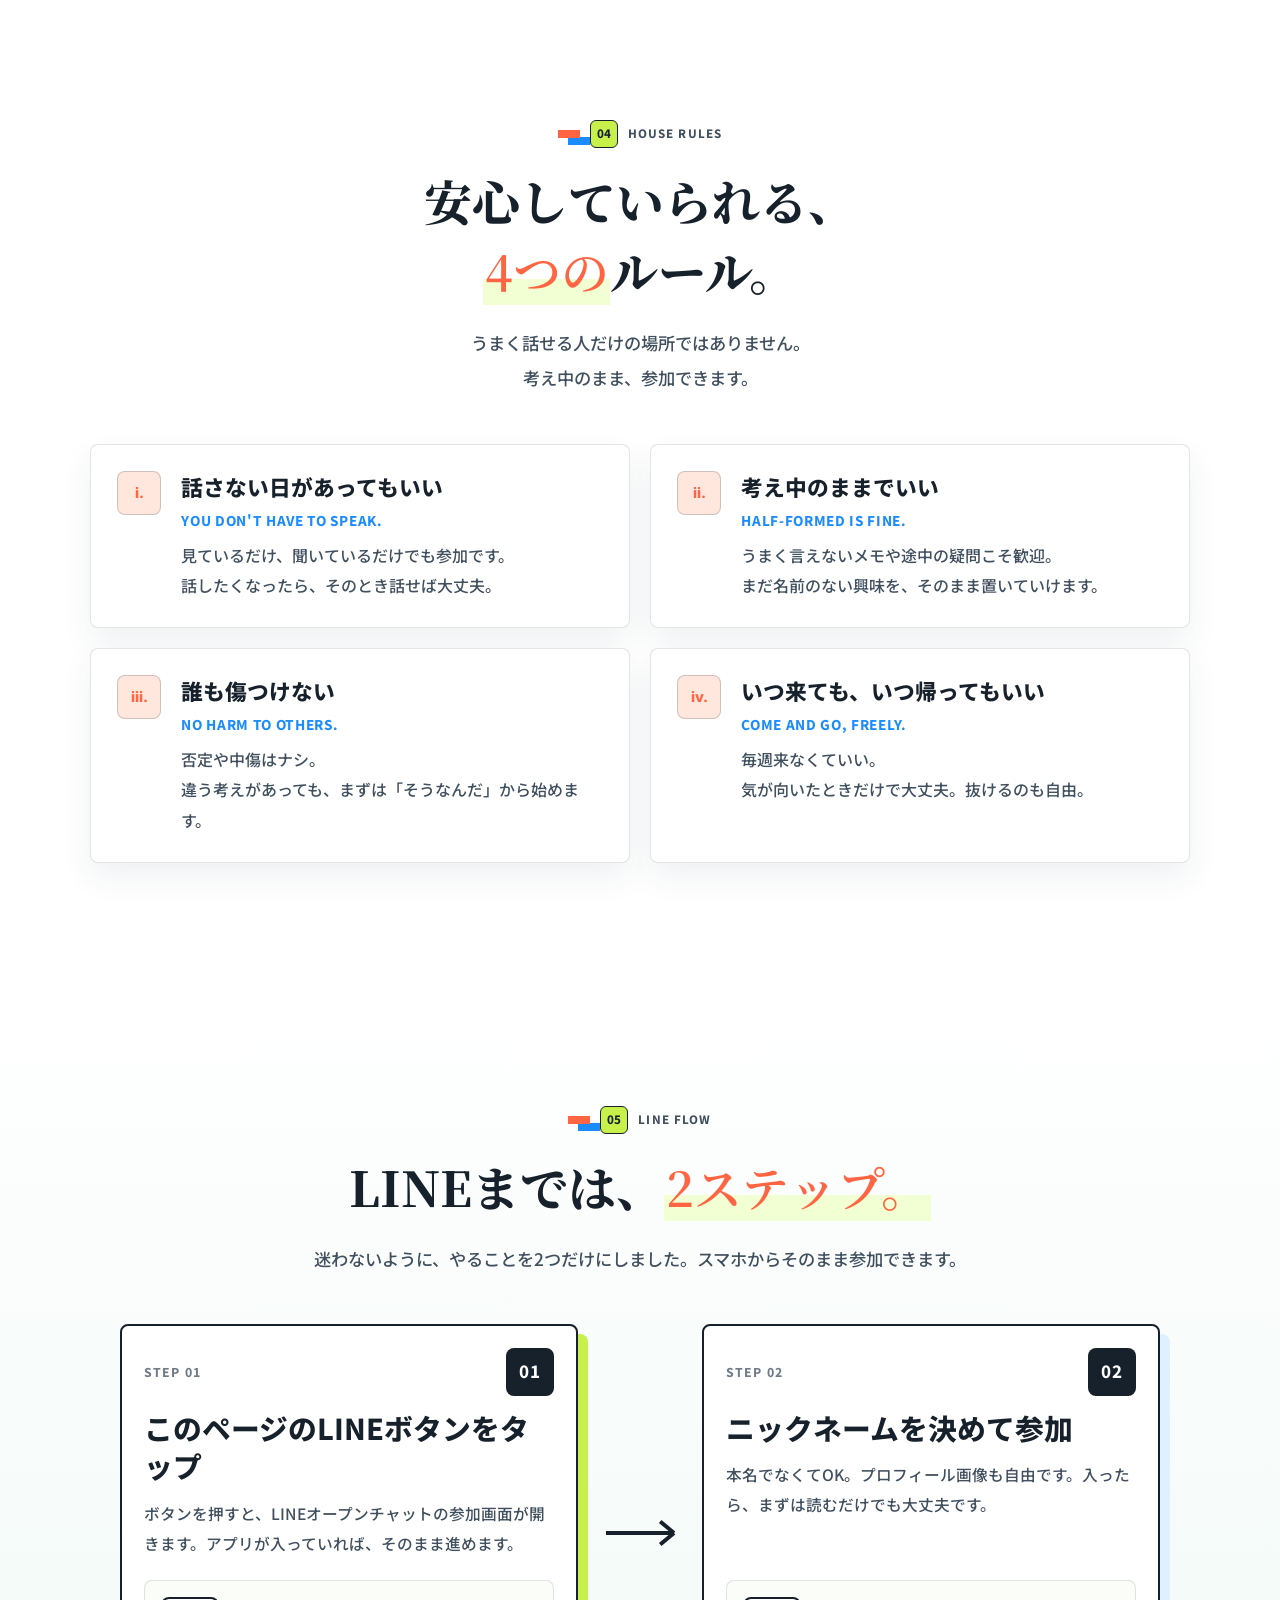
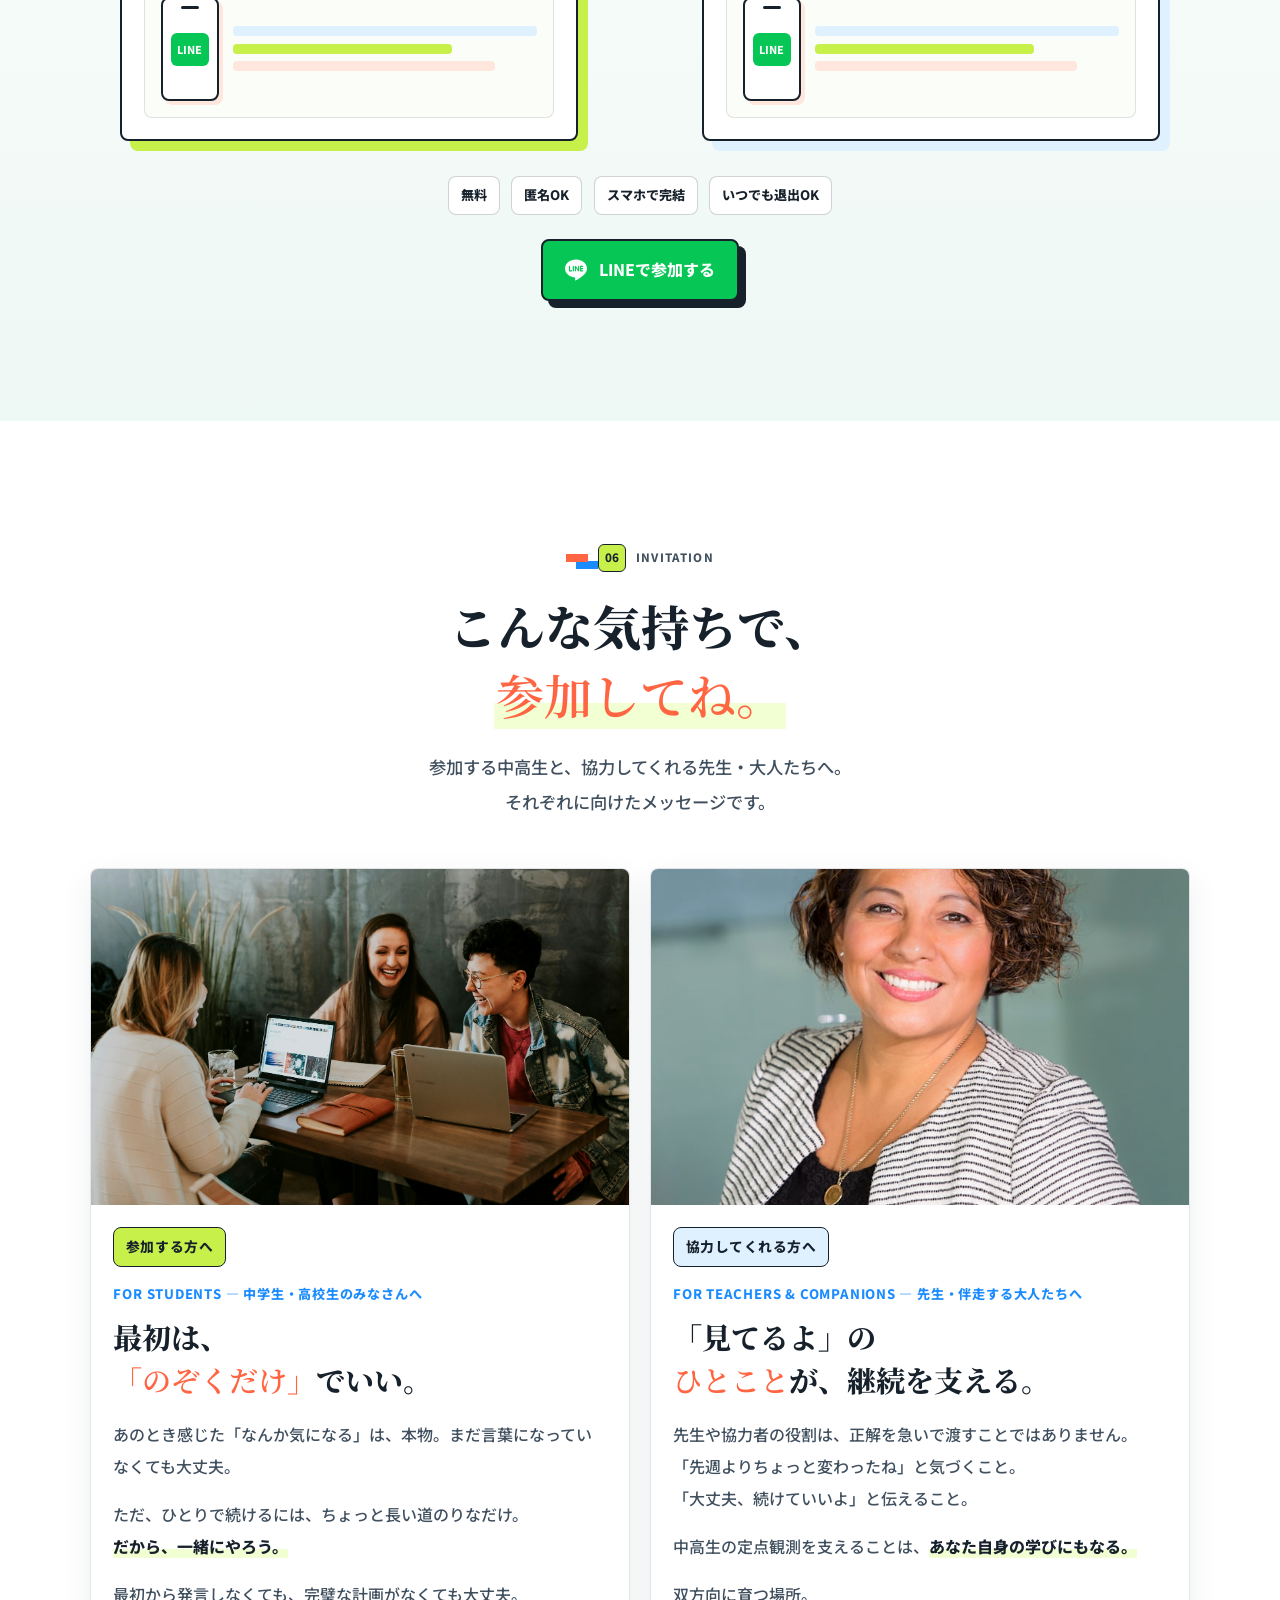
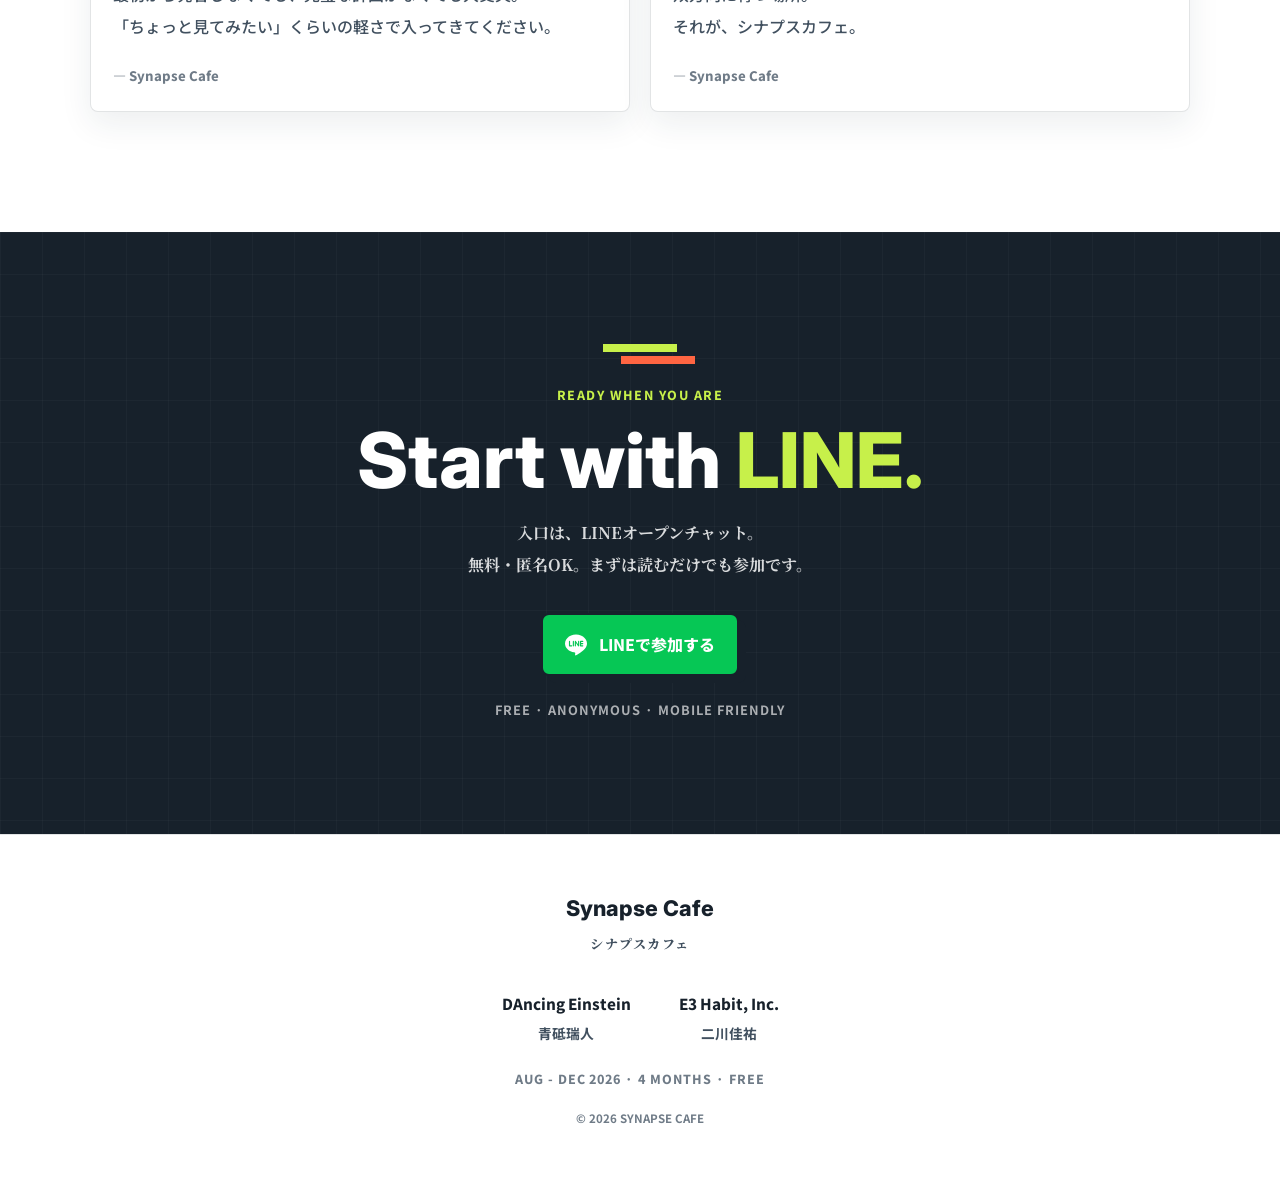
==== commit 6c3b501f: "Update Synapse Cafe landing page" ====
--- a/index.html
+++ b/index.html
@@ -3,424 +3,697 @@
 <head>
   <meta charset="UTF-8">
   <meta name="viewport" content="width=device-width, initial-scale=1.0">
-  <title>脳の学校 — 4ヶ月 伴走型プロジェクト</title>
+  <title>Synapse Cafe — 中高生のための脳と習慣のラボ</title>
+  <meta name="description" content="脳科学者・青砥瑞人と二川佳祐がつくる、中高生のための4ヶ月の思考コミュニティ。LINEオープンチャットから無料・匿名で参加できます。">
   <link rel="preconnect" href="https://fonts.googleapis.com">
   <link rel="preconnect" href="https://fonts.gstatic.com" crossorigin>
-  <link href="https://fonts.googleapis.com/css2?family=Zen+Maru+Gothic:wght@400;500;700;900&family=Noto+Serif+JP:wght@300;400;500;600;700&display=swap" rel="stylesheet">
+  <link href="https://fonts.googleapis.com/css2?family=Inter:wght@500;600;700;800&family=M+PLUS+Rounded+1c:wght@500;700;800&family=Noto+Sans+JP:wght@400;500;700;800&family=Noto+Serif+JP:wght@500;600&display=swap" rel="stylesheet">
   <style>
+
     :root{
-      --bg:#fafafa;--white:#fff;
-      --blue:#1a6fb5;--blue-soft:#4a9ad4;--blue-pale:#e8f2fb;
-      --violet:#7b5ea7;--violet-pale:#f0ecf8;
-      --coral:#d96a52;--coral-pale:#fce8e2;
-      --mint:#4da882;--mint-pale:#e3f5ed;
-      --text:#1d1d1f;--text2:#48484a;--text3:#86868b;
-      --border:rgba(0,0,0,0.06);
+      --paper:#fbfdf8;
+      --paper-deep:#eef8f4;
+      --white:#ffffff;
+      --ink:#17212b;
+      --ink-2:#41505f;
+      --ink-3:#6f7b87;
+      --line:rgba(23,33,43,0.12);
+      --line-strong:rgba(23,33,43,0.2);
+      --sky:#1b8cff;
+      --sky-soft:#dff0ff;
+      --coral:#ff6542;
+      --coral-soft:#ffe7de;
+      --lime:#c7f04a;
+      --lime-soft:#f1ffd2;
+      --violet:#7a5cff;
+      --violet-soft:#ece8ff;
+      --green:#06c755;
+      --shadow:0 18px 45px rgba(30,50,70,0.12);
     }
     *{margin:0;padding:0;box-sizing:border-box;}
-    html{scroll-behavior:smooth;-webkit-font-smoothing:antialiased;}
-    body{font-family:'Zen Maru Gothic',sans-serif;background:var(--bg);color:var(--text);line-height:1.8;overflow-x:hidden;}
+    html{scroll-behavior:smooth;-webkit-font-smoothing:antialiased;-moz-osx-font-smoothing:grayscale;}
+    body{
+      font-family:'Noto Sans JP','M PLUS Rounded 1c',sans-serif;
+      background:
+        linear-gradient(rgba(23,33,43,0.035) 1px,transparent 1px),
+        linear-gradient(90deg,rgba(23,33,43,0.035) 1px,transparent 1px),
+        var(--paper);
+      background-size:32px 32px;
+      color:var(--ink);
+      line-height:1.85;
+      overflow-x:hidden;
+      font-weight:500;
+    }
     .serif{font-family:'Noto Serif JP',serif;}
+    .latin,.ui{font-family:'Inter',sans-serif;}
     img{display:block;width:100%;height:100%;object-fit:cover;}
+    a{color:inherit;text-decoration:none;}
+
+    /* ===== NAV ===== */
+    .nav{
+      position:fixed;top:0;left:0;right:0;z-index:50;
+      padding:0.9rem clamp(1rem,3vw,2rem);
+      display:flex;justify-content:space-between;align-items:center;gap:1rem;
+      color:var(--ink);
+      background:rgba(251,253,248,0.82);
+      border-bottom:1px solid rgba(23,33,43,0.08);
+      backdrop-filter:blur(16px);
+    }
+    .nav-brand{font-size:1rem;font-weight:800;letter-spacing:0;}
+    .nav-brand::before{content:"";display:inline-block;width:0.72rem;height:0.72rem;margin-right:0.55rem;background:var(--lime);border:2px solid var(--ink);vertical-align:-0.02rem;}
+    .nav-meta{font-size:0.7rem;letter-spacing:0.08em;text-transform:uppercase;font-weight:800;color:var(--ink-2);}
+    .nav-cta{
+      display:inline-flex;align-items:center;justify-content:center;
+      min-height:34px;padding:0.45rem 0.85rem;
+      border:1px solid var(--ink);background:var(--ink);color:#fff;
+      font-size:0.78rem;font-weight:800;border-radius:8px;
+      box-shadow:4px 4px 0 var(--lime);
+      transition:transform .2s,box-shadow .2s;
+    }
+    .nav-cta:hover{transform:translate(-2px,-2px);box-shadow:6px 6px 0 var(--lime);}
 
     /* ===== HERO ===== */
-    .hero{position:relative;height:100vh;min-height:600px;display:flex;align-items:center;justify-content:center;text-align:center;overflow:hidden;}
-    .hero-bg{position:absolute;inset:0;}
-    .hero-bg img{width:100%;height:100%;object-fit:cover;filter:brightness(0.4);}
-    .hero-content{position:relative;z-index:2;padding:2rem;max-width:700px;}
-    .hero-eyebrow{font-size:0.72rem;font-weight:500;letter-spacing:0.18em;color:rgba(255,255,255,0.6);margin-bottom:1.2rem;}
-    .hero-title{font-family:'Noto Serif JP',serif;font-size:clamp(3.2rem,10vw,6.5rem);font-weight:700;color:#fff;letter-spacing:0.04em;line-height:1.15;margin-bottom:0.8rem;}
-    .hero-subtitle{font-family:'Noto Serif JP',serif;font-size:clamp(1rem,2.2vw,1.4rem);font-weight:400;color:rgba(255,255,255,0.88);line-height:1.9;margin-bottom:1.5rem;}
-    .hero-desc{font-size:0.88rem;color:rgba(255,255,255,0.55);max-width:380px;margin:0 auto 1.5rem;line-height:2;}
-    .hero-meta{font-size:0.68rem;color:rgba(255,255,255,0.4);letter-spacing:0.06em;}
-    .hero-cta{display:inline-flex;align-items:center;gap:0.4rem;font-size:0.85rem;font-weight:600;color:#fff;text-decoration:none;margin-top:1.8rem;padding:0.75rem 1.8rem;border-radius:980px;border:1px solid rgba(255,255,255,0.3);backdrop-filter:blur(8px);transition:all 0.3s;}
-    .hero-cta:hover{background:rgba(255,255,255,0.15);border-color:rgba(255,255,255,0.6);}
-    .hero-cta svg{width:14px;height:14px;stroke:#fff;fill:none;stroke-width:2;}
+    .hero{
+      position:relative;height:88svh;min-height:540px;max-height:820px;overflow:hidden;
+      background:var(--paper);isolation:isolate;
+    }
+    .hero-img{position:absolute;inset:0;}
+    .hero-img img{filter:brightness(1.05) contrast(1.02) saturate(1.08);object-position:center;}
+    .hero-grad{
+      position:absolute;inset:0;
+      background:
+        linear-gradient(90deg,rgba(251,253,248,0.94) 0%,rgba(251,253,248,0.78) 42%,rgba(251,253,248,0.2) 78%),
+        linear-gradient(180deg,rgba(255,255,255,0.52) 0%,rgba(238,248,244,0.55) 100%);
+    }
+    .hero::after{
+      content:"";position:absolute;inset:0;pointer-events:none;opacity:.42;
+      background:
+        linear-gradient(rgba(23,33,43,.07) 1px,transparent 1px),
+        linear-gradient(90deg,rgba(23,33,43,.07) 1px,transparent 1px);
+      background-size:72px 72px;
+      mask-image:linear-gradient(90deg,#000 0%,transparent 88%);
+    }
+    .hero-content{position:absolute;inset:0;z-index:2;display:flex;align-items:flex-end;padding:6.5rem 2.5rem 4rem;color:var(--ink);}
+    .hero-grid{display:grid;grid-template-columns:minmax(0,1.15fr) minmax(280px,.85fr);gap:3rem;align-items:end;max-width:1180px;width:100%;margin:0 auto;}
+    .hero-eyebrow{
+      display:inline-flex;align-items:center;gap:.65rem;
+      font-size:.76rem;letter-spacing:.08em;text-transform:uppercase;font-weight:800;
+      color:var(--sky);margin-bottom:1rem;
+    }
+    .hero-eyebrow::before{content:"";width:34px;height:3px;background:var(--lime);box-shadow:10px 8px 0 var(--coral);}
+    .hero-title{
+      font-family:'Inter',sans-serif;font-weight:800;
+      font-size:clamp(3.3rem,8.4vw,7.2rem);
+      line-height:.93;letter-spacing:0;margin-bottom:1rem;
+    }
+    .hero-title .a,.hero-title .b{display:block;}
+    .hero-title .b{color:var(--lime);text-shadow:4px 4px 0 rgba(255,101,66,.68);padding-left:.65em;}
+    .hero-ja{font-weight:800;font-size:clamp(1.02rem,1.7vw,1.22rem);letter-spacing:.08em;color:var(--ink);}
+    .hero-right{display:flex;flex-direction:column;align-items:flex-start;gap:1.1rem;}
+    .hero-tagline{font-size:clamp(1.25rem,2.5vw,2rem);font-weight:800;line-height:1.55;letter-spacing:0;max-width:420px;}
+    .hero-meta{font-size:.88rem;line-height:1.8;color:var(--ink-2);font-weight:800;letter-spacing:.04em;text-transform:uppercase;}
+    .hero-actions{display:flex;gap:.8rem;flex-wrap:wrap;margin-top:.4rem;}
+    .hero-cta{
+      display:inline-flex;align-items:center;justify-content:center;
+      min-height:46px;padding:.78rem 1.05rem;border-radius:8px;
+      background:var(--green);color:#fff;font-weight:800;border:2px solid var(--ink);
+      box-shadow:5px 5px 0 var(--ink);transition:transform .2s,box-shadow .2s;
+    }
+    .hero-cta:hover{transform:translate(-2px,-2px);box-shadow:7px 7px 0 var(--ink);}
+    .hero-scroll{position:absolute;right:2rem;bottom:1.5rem;z-index:3;font-size:.65rem;letter-spacing:.14em;color:var(--ink-3);font-weight:800;text-transform:uppercase;}
 
     /* ===== COMMON ===== */
-    .sec{padding:7rem 0;}
-    .sec-warm{background:#f7f5f2;}
-    .sec-white{background:var(--white);}
-    .container{max-width:1000px;margin:0 auto;padding:0 2rem;}
-    .container-sm{max-width:660px;margin:0 auto;padding:0 2rem;}
-    .text-center{text-align:center;}
-
-    .sec-eyebrow{font-size:0.62rem;font-weight:700;letter-spacing:0.22em;text-transform:uppercase;margin-bottom:0.8rem;}
-    .ey-blue{color:var(--blue);}
-    .ey-coral{color:var(--coral);}
-    .ey-violet{color:var(--violet);}
-    .ey-mint{color:var(--mint);}
-    .sec-title{font-family:'Noto Serif JP',serif;font-size:clamp(1.5rem,3.5vw,2.4rem);font-weight:700;line-height:1.6;margin-bottom:1.2rem;}
-    .sec-lead{font-size:0.93rem;color:var(--text2);font-weight:400;line-height:2.2;margin-bottom:2rem;max-width:540px;}
-    .text-center .sec-lead{margin-left:auto;margin-right:auto;}
-
-    /* ===== PHOTO BREAK ===== */
-    .photo-break{position:relative;height:55vh;min-height:340px;max-height:520px;overflow:hidden;}
-    .photo-break img{filter:brightness(0.7);}
-    .photo-break-overlay{position:absolute;inset:0;background:rgba(0,0,0,0.2);display:flex;align-items:center;justify-content:center;text-align:center;padding:2rem;}
-    .photo-break-overlay p{font-family:'Noto Serif JP',serif;font-size:clamp(1.15rem,2.8vw,1.7rem);font-weight:500;color:#fff;line-height:2;max-width:500px;text-shadow:0 2px 30px rgba(0,0,0,0.4);}
+    .sec{padding:7.5rem 0;position:relative;}
+    .sec-paper{background:rgba(251,253,248,.94);}
+    .sec-white{background:#fff;}
+    .sec-deep{background:var(--paper-deep);}
+    .container{max-width:1180px;margin:0 auto;padding:0 clamp(1.2rem,4vw,2.5rem);}
+    .container-sm{max-width:820px;margin:0 auto;padding:0 clamp(1.2rem,4vw,2.5rem);}
+    .label{
+      display:inline-flex;align-items:center;gap:.62rem;margin-bottom:1.15rem;
+      color:var(--ink-2);font-size:.72rem;font-weight:800;letter-spacing:.1em;text-transform:uppercase;
+    }
+    .label::before{content:"";width:22px;height:8px;background:var(--coral);box-shadow:10px 7px 0 var(--sky);}
+    .label .num{display:inline-grid;place-items:center;width:28px;height:28px;border:1px solid var(--ink);background:var(--lime);color:var(--ink);font-size:.72rem;letter-spacing:0;border-radius:6px;}
+    .h-title{font-size:clamp(1.8rem,4vw,3rem);line-height:1.45;letter-spacing:0;font-weight:800;color:var(--ink);margin-bottom:1.2rem;}
+    .h-title .it{font-family:'Noto Serif JP',serif;font-weight:600;font-style:normal;color:var(--coral);background:linear-gradient(transparent 62%,var(--lime-soft) 62%);padding:0 .04em;white-space:nowrap;}
+    .h-title .em{font-weight:800;}
+    .h-lead{font-size:1.08rem;color:var(--ink-2);line-height:2.05;letter-spacing:0;max-width:660px;}
 
     /* ===== EMPATHY ===== */
-    .empathy-grid{display:grid;grid-template-columns:1fr 1fr;gap:3rem;align-items:center;margin-top:2.5rem;}
-    .empathy-photo{border-radius:20px;overflow:hidden;aspect-ratio:4/5;max-height:500px;}
-    .empathy-poem{font-family:'Noto Serif JP',serif;font-size:0.93rem;line-height:2.5;color:var(--text2);font-weight:300;margin-bottom:2rem;padding-left:1.2rem;border-left:2px solid var(--blue-pale);}
-
-    .voice-list{display:flex;flex-direction:column;gap:0.5rem;margin:1.5rem 0;}
-    .voice-item{display:flex;align-items:center;gap:0.8rem;padding:0.9rem 1.2rem;border-radius:12px;background:var(--white);border:1px solid var(--border);font-size:0.85rem;color:var(--text2);transition:box-shadow 0.3s;}
-    .voice-item:hover{box-shadow:0 4px 16px rgba(0,0,0,0.04);}
-    .v-dot{width:8px;height:8px;border-radius:50%;flex-shrink:0;}
-
-    .answer-banner{margin-top:2rem;padding:1.8rem;border-radius:16px;text-align:center;background:linear-gradient(135deg,var(--blue-pale),var(--violet-pale));}
-    .answer-banner p{font-size:1rem;color:var(--text);line-height:2;}
-    .answer-banner strong{font-weight:900;color:var(--blue);}
-
-    /* ===== CONCEPT VISUAL ===== */
-    .concept-visual{display:flex;align-items:center;justify-content:center;gap:1.5rem;margin:3rem 0;flex-wrap:wrap;}
-    .cv-bubble{text-align:center;padding:1.4rem 2.4rem;border-radius:60px;min-width:140px;}
-    .cv-from{background:var(--coral-pale);}
-    .cv-to{background:var(--blue-pale);}
-    .cv-label{font-size:0.55rem;color:var(--text3);letter-spacing:0.18em;font-weight:700;}
-    .cv-val{font-size:1.6rem;font-weight:900;}
-    .cv-from .cv-val{color:var(--coral);}
-    .cv-to .cv-val{color:var(--blue);}
-    .cv-arrow{width:32px;height:32px;color:var(--text3);}
-
-    /* ===== PILLARS ===== */
-    .pillars-grid{display:grid;grid-template-columns:repeat(3,1fr);gap:1.2rem;margin:3rem 0;}
-    .p-card{background:var(--white);border:1px solid var(--border);border-radius:18px;overflow:hidden;transition:transform 0.3s,box-shadow 0.3s;}
-    .p-card:hover{transform:translateY(-4px);box-shadow:0 12px 40px rgba(0,0,0,0.08);}
-    .p-card-img{height:200px;overflow:hidden;}
-    .p-card-img img{transition:transform 0.6s;}
-    .p-card:hover .p-card-img img{transform:scale(1.05);}
-    .p-card-body{padding:1.5rem;}
-    .p-num{font-size:0.58rem;font-weight:900;letter-spacing:0.15em;color:var(--text3);margin-bottom:0.3rem;}
-    .p-card h3{font-family:'Noto Serif JP',serif;font-size:1rem;font-weight:700;margin-bottom:0.3rem;line-height:1.5;}
-    .p-card p.desc{font-size:0.8rem;color:var(--text3);line-height:1.8;}
-
-    .p-details{display:flex;flex-direction:column;gap:1.2rem;}
-    .p-detail{background:var(--white);border:1px solid var(--border);border-radius:16px;padding:1.8rem 2rem;transition:box-shadow 0.3s;}
-    .p-detail:hover{box-shadow:0 4px 20px rgba(0,0,0,0.04);}
-    .p-detail-head{display:flex;align-items:center;gap:0.8rem;margin-bottom:0.5rem;}
-    .p-detail-num{width:28px;height:28px;border-radius:8px;font-size:0.65rem;font-weight:900;display:flex;align-items:center;justify-content:center;flex-shrink:0;}
-    .p-detail:nth-child(1) .p-detail-num{background:var(--mint-pale);color:var(--mint);}
-    .p-detail:nth-child(2) .p-detail-num{background:var(--blue-pale);color:var(--blue);}
-    .p-detail:nth-child(3) .p-detail-num{background:var(--violet-pale);color:var(--violet);}
-    .p-detail h4{font-family:'Noto Serif JP',serif;font-size:1.05rem;font-weight:700;}
-    .p-detail-sub{font-size:0.78rem;color:var(--coral);margin-bottom:0.4rem;}
-    .p-detail-body{font-size:0.88rem;color:var(--text2);line-height:2.1;}
-    .p-detail-body strong{color:var(--text);font-weight:700;}
-    .p-detail-info{margin-top:0.8rem;padding:0.8rem 1rem;background:var(--bg);border-radius:10px;font-size:0.76rem;color:var(--text3);}
-    .p-detail-info .time{color:var(--blue);font-weight:700;}
-    .p-detail-info ul{list-style:none;margin-top:0.3rem;}
-    .p-detail-info li{padding:0.15rem 0 0.15rem 1rem;position:relative;}
-    .p-detail-info li::before{content:'—';position:absolute;left:0;color:var(--blue-soft);}
-
-    /* ===== STEPS ===== */
-    .steps-row{display:grid;grid-template-columns:1fr auto 1fr auto 1fr;align-items:center;gap:0;margin:3rem 0;}
-    .step-card{background:var(--white);border:1px solid var(--border);border-radius:18px;overflow:hidden;text-align:center;transition:transform 0.3s,box-shadow 0.3s;}
-    .step-card:hover{transform:translateY(-3px);box-shadow:0 8px 30px rgba(0,0,0,0.06);}
-    .step-img{height:150px;overflow:hidden;}
-    .step-img img{transition:transform 0.6s;}
-    .step-card:hover .step-img img{transform:scale(1.05);}
-    .step-body{padding:1.2rem 1rem;}
-    .step-label{font-size:0.58rem;font-weight:900;letter-spacing:0.15em;color:var(--text3);margin-bottom:0.3rem;}
-    .step-card h3{font-family:'Noto Serif JP',serif;font-size:0.92rem;font-weight:700;margin-bottom:0.2rem;line-height:1.5;}
-    .step-card p{font-size:0.78rem;color:var(--text3);line-height:1.7;}
-    .step-arrow{display:flex;align-items:center;justify-content:center;padding:0 0.4rem;}
-    .step-arrow svg{width:22px;height:22px;stroke:var(--text3);fill:none;stroke-width:1.5;opacity:0.35;}
+    .empathy{display:grid;grid-template-columns:minmax(280px,5fr) minmax(0,7fr);gap:4rem;align-items:start;margin-top:3.5rem;}
+    .empathy-photo{position:relative;aspect-ratio:4/5;overflow:hidden;border:2px solid var(--ink);box-shadow:10px 10px 0 var(--sky-soft);}
+    .empathy-photo img{filter:saturate(1.06) contrast(1.02);}
+    .empathy-photo-caption{display:flex;justify-content:space-between;gap:1rem;margin-top:1rem;color:var(--ink-3);font-size:.72rem;font-weight:800;letter-spacing:.08em;text-transform:uppercase;}
+    .empathy-body{padding-top:.4rem;}
+    .empathy-poem{font-size:1.16rem;line-height:2.25;color:var(--ink);margin-bottom:2rem;font-weight:700;}
+    .empathy-poem .drop{float:left;font-family:'Inter',sans-serif;font-size:3.2rem;line-height:.9;padding:.18em .18em 0 0;color:var(--sky);font-weight:800;}
+    .voice-list{display:grid;gap:.8rem;}
+    .voice-item{display:grid;grid-template-columns:auto 1fr;gap:.9rem;align-items:start;padding:1.1rem 1.2rem;background:#fff;border:1px solid var(--line);border-left:7px solid var(--coral);border-radius:8px;box-shadow:0 8px 24px rgba(30,50,70,.06);color:var(--ink-2);font-size:1.04rem;line-height:1.8;}
+    .voice-item .v-num{font-weight:800;color:var(--sky);font-size:.82rem;padding-top:.18rem;}
+    .answer{margin-top:1.4rem;padding:1.2rem 1.4rem;background:var(--ink);color:#fff;border-radius:8px;box-shadow:8px 8px 0 var(--lime);}
+    .answer p{font-size:1.1rem;line-height:1.9;font-weight:700;}
+    .answer strong{color:var(--lime);font-weight:800;}
+
+    /* ===== PHOTO BAND ===== */
+    .photo-band{position:relative;height:48vh;min-height:330px;max-height:500px;overflow:hidden;background:var(--ink);}
+    .photo-band img{filter:brightness(.66) saturate(1.06) contrast(1.04);}
+    .photo-band::after{content:"";position:absolute;inset:0;background:linear-gradient(90deg,rgba(23,33,43,.75),rgba(23,33,43,.18));}
+    .photo-band-text{position:absolute;inset:0;z-index:2;display:flex;align-items:center;padding:0 clamp(1.2rem,4vw,2.5rem);}
+    .photo-band-inner{max-width:1180px;margin:0 auto;width:100%;color:#fff;}
+    .photo-band-en{font-family:'Inter',sans-serif;font-weight:800;font-size:clamp(2rem,5vw,4.2rem);line-height:1.02;letter-spacing:0;margin-bottom:.9rem;max-width:700px;}
+    .photo-band-en em{font-style:normal;color:var(--lime);}
+    .photo-band-ja{font-weight:700;font-size:clamp(.95rem,1.8vw,1.12rem);line-height:1.9;max-width:560px;color:rgba(255,255,255,.9);}
+
+    /* ===== CONCEPT ===== */
+    .concept{text-align:center;}
+    .concept .h-title,.concept .h-lead{margin-left:auto;margin-right:auto;}
+    .concept-mark{display:grid;grid-template-columns:1fr auto 1fr;gap:1.2rem;align-items:center;margin:3.8rem auto 3rem;max-width:760px;}
+    .concept-side{padding:1.5rem;background:#fff;border:2px solid var(--ink);border-radius:8px;box-shadow:7px 7px 0 var(--coral-soft);text-align:center;}
+    .concept-side.to{box-shadow:7px 7px 0 var(--sky-soft);}
+    .concept-side .word-en{font-family:'Inter',sans-serif;font-size:clamp(1.7rem,4vw,2.6rem);font-weight:800;line-height:1;color:var(--ink);}
+    .concept-side .word-ja{margin-top:.55rem;font-size:.86rem;font-weight:800;color:var(--ink-2);letter-spacing:.12em;}
+    .concept-line{width:76px;height:3px;background:var(--ink);position:relative;}
+    .concept-line::after{content:"";position:absolute;right:-2px;top:-6px;width:14px;height:14px;border-top:3px solid var(--ink);border-right:3px solid var(--ink);transform:rotate(45deg);}
+    .concept-flow-caption{margin:-1.7rem auto 1.7rem;color:var(--sky);font-size:.78rem;font-weight:800;letter-spacing:.1em;text-transform:uppercase;}
+    .concept-quote{max-width:650px;margin:0 auto;padding:1.4rem 1.6rem;background:var(--lime-soft);border:1px solid var(--line-strong);border-radius:8px;color:var(--ink-2);font-weight:700;line-height:2;}
+    .concept-quote strong{color:var(--ink);font-weight:800;}
+
+    /* ===== MENU ===== */
+    .menu-head{display:grid;grid-template-columns:minmax(0,1fr) auto;gap:2rem;align-items:end;margin-bottom:3rem;}
+    .menu-head-right{text-align:right;}
+    .menu-head-num{font-family:'Inter',sans-serif;font-weight:800;font-size:clamp(2.8rem,8vw,6.2rem);line-height:.9;color:var(--sky);opacity:.18;letter-spacing:0;}
+    .menu-grid{display:grid;grid-template-columns:repeat(3,1fr);gap:1.1rem;}
+    .menu-card{background:#fff;border:1px solid var(--line);border-radius:8px;overflow:hidden;box-shadow:0 12px 32px rgba(30,50,70,.08);transition:transform .28s,box-shadow .28s;}
+    .menu-card:hover{transform:translateY(-4px);box-shadow:var(--shadow);}
+    .menu-photo{position:relative;aspect-ratio:4/3;overflow:hidden;}
+    .menu-photo img{filter:saturate(1.06) contrast(1.02);transition:transform .8s cubic-bezier(.2,.7,.3,1);}
+    .menu-card:hover .menu-photo img{transform:scale(1.04);}
+    .menu-photo-num{position:absolute;left:1rem;top:1rem;display:grid;place-items:center;width:42px;height:42px;background:var(--lime);border:2px solid var(--ink);color:var(--ink);font-size:.85rem;font-weight:800;border-radius:8px;box-shadow:4px 4px 0 rgba(23,33,43,.72);}
+    .menu-tag{padding:1.2rem 1.25rem 0;color:var(--sky);font-size:.72rem;font-weight:800;letter-spacing:.1em;text-transform:uppercase;}
+    .menu-title{padding:0 1.25rem;margin:.4rem 0 .65rem;font-size:1.32rem;line-height:1.55;font-weight:800;color:var(--ink);}
+    .menu-title .it{font-family:'Noto Serif JP',serif;font-style:normal;color:var(--coral);font-weight:600;}
+    .menu-body{padding:0 1.25rem 1rem;color:var(--ink-2);font-size:1rem;line-height:1.9;}
+    .menu-meta{margin:0 1.25rem 1.25rem;padding:.8rem .9rem;background:var(--paper-deep);border-radius:8px;color:var(--ink-3);font-size:.72rem;font-weight:800;letter-spacing:.08em;text-transform:uppercase;}
+    .menu-meta strong{color:var(--ink);}
+
+    /* ===== RULES ===== */
+    .rules-head{text-align:center;margin-bottom:3rem;}
+    .rules-head .h-lead{margin-left:auto;margin-right:auto;text-align:center;}
+    .rules-list{display:grid;grid-template-columns:repeat(2,1fr);gap:1.25rem;max-width:1120px;margin:0 auto;}
+    .rule-row{display:grid;grid-template-columns:auto 1fr;gap:1.25rem;padding:1.65rem;background:#fff;border:1px solid var(--line);border-radius:8px;box-shadow:0 14px 32px rgba(30,50,70,.07);}
+    .rule-num{display:grid;place-items:center;width:44px;height:44px;background:var(--coral-soft);border:1px solid var(--line-strong);border-radius:8px;color:var(--coral);font-size:.9rem;font-weight:800;}
+    .rule-title{font-size:1.36rem;line-height:1.45;font-weight:800;color:var(--ink);margin-bottom:.32rem;}
+    .rule-en{font-size:.84rem;color:var(--sky);font-weight:800;letter-spacing:.05em;text-transform:uppercase;margin-bottom:.45rem;}
+    .rule-body{font-size:1rem;color:var(--ink-2);line-height:1.9;}
+
+    /* ===== JOIN FLOW ===== */
+    .join-sec{background:linear-gradient(180deg,#fff 0%,var(--paper-deep) 100%);}
+    .join-head{text-align:center;max-width:760px;margin:0 auto 3rem;}
+    .join-head .h-lead{margin-left:auto;margin-right:auto;text-align:center;}
+    .join-flow{display:grid;grid-template-columns:1fr 92px 1fr;align-items:stretch;gap:1rem;margin:0 auto;max-width:1040px;}
+    .flow-card{
+      display:grid;grid-template-rows:auto auto 1fr auto;gap:.8rem;
+      background:#fff;border:2px solid var(--ink);border-radius:8px;padding:1.35rem;
+      box-shadow:10px 10px 0 var(--lime);
+      min-height:300px;
+    }
+    .flow-card:nth-of-type(2){box-shadow:10px 10px 0 var(--sky-soft);}
+    .flow-kicker{display:flex;align-items:center;justify-content:space-between;gap:.8rem;font-size:.76rem;font-weight:800;letter-spacing:.1em;text-transform:uppercase;color:var(--ink-3);}
+    .flow-badge{display:grid;place-items:center;width:48px;height:48px;background:var(--ink);color:#fff;border-radius:8px;font-size:1.05rem;font-weight:800;}
+    .flow-card h3{font-size:clamp(1.35rem,2.6vw,1.8rem);line-height:1.35;font-weight:800;color:var(--ink);}
+    .flow-card p{color:var(--ink-2);font-size:.98rem;line-height:1.9;}
+    .flow-visual{display:grid;grid-template-columns:58px 1fr;gap:.9rem;align-items:center;margin-top:.5rem;padding:1rem;background:var(--paper);border:1px solid var(--line);border-radius:8px;}
+    .flow-phone{height:104px;border:2px solid var(--ink);border-radius:8px;background:#fff;position:relative;box-shadow:4px 4px 0 var(--coral-soft);}
+    .flow-phone::before{content:"";position:absolute;left:50%;top:7px;transform:translateX(-50%);width:18px;height:3px;background:var(--ink);border-radius:3px;}
+    .flow-phone::after{content:"LINE";position:absolute;left:8px;right:8px;top:34px;padding:.42rem .25rem;background:var(--green);color:#fff;border-radius:6px;text-align:center;font-size:.68rem;font-weight:800;}
+    .flow-mini{display:grid;gap:.45rem;}
+    .flow-mini span{display:block;height:10px;border-radius:4px;background:var(--sky-soft);}
+    .flow-mini span:nth-child(2){width:72%;background:var(--lime);}
+    .flow-mini span:nth-child(3){width:86%;background:var(--coral-soft);}
+    .flow-arrow{display:grid;place-items:center;align-self:center;min-height:92px;}
+    .flow-arrow span{position:relative;width:68px;height:4px;background:var(--ink);}
+    .flow-arrow span::before,.flow-arrow span::after{content:"";position:absolute;right:0;width:18px;height:4px;background:var(--ink);transform-origin:right center;}
+    .flow-arrow span::before{transform:rotate(40deg);}
+    .flow-arrow span::after{transform:rotate(-40deg);}
+    .join-strip{display:flex;justify-content:center;gap:.7rem;flex-wrap:wrap;margin:2.2rem auto 1.5rem;}
+    .join-strip span{display:inline-flex;align-items:center;min-height:34px;padding:.38rem .75rem;background:#fff;border:1px solid var(--line-strong);border-radius:8px;color:var(--ink);font-size:.82rem;font-weight:800;}
+    .join-actions{text-align:center;}
+    .join-btn,.cta-btn{
+      display:inline-flex;align-items:center;justify-content:center;gap:.75rem;
+      min-height:54px;padding:.9rem 1.35rem;background:var(--green);color:#fff;
+      border:2px solid var(--ink);border-radius:8px;font-size:1rem;font-weight:800;
+      box-shadow:7px 7px 0 var(--ink);transition:transform .2s,box-shadow .2s,background .2s;
+    }
+    .join-btn:hover,.cta-btn:hover{background:#05b84e;transform:translate(-2px,-2px);box-shadow:9px 9px 0 var(--ink);}
+    .join-btn svg,.cta-btn svg{width:22px;height:22px;fill:currentColor;flex:0 0 auto;}
 
     /* ===== INVITATION ===== */
-    .invite-grid{display:grid;grid-template-columns:1fr 1fr;gap:1.5rem;margin-top:3rem;}
-    .invite-card{background:var(--white);border:1px solid var(--border);border-radius:18px;overflow:hidden;transition:box-shadow 0.3s;}
-    .invite-card:hover{box-shadow:0 8px 30px rgba(0,0,0,0.06);}
-    .invite-photo{height:220px;overflow:hidden;}
-    .invite-photo img{transition:transform 0.6s;}
-    .invite-card:hover .invite-photo img{transform:scale(1.03);}
-    .invite-body-wrap{padding:2rem 1.8rem;}
-    .invite-for{font-size:0.58rem;font-weight:700;letter-spacing:0.18em;text-transform:uppercase;margin-bottom:0.6rem;}
-    .invite-card.front .invite-for{color:var(--blue);}
-    .invite-card.bansou .invite-for{color:var(--coral);}
-    .invite-card h3{font-family:'Noto Serif JP',serif;font-size:1.1rem;font-weight:700;margin-bottom:1rem;line-height:1.7;}
-    .invite-body{font-size:0.86rem;color:var(--text2);line-height:2.2;}
-    .invite-body strong{color:var(--text);font-weight:700;}
-    .invite-body .accent{display:block;font-family:'Noto Serif JP',serif;font-size:1rem;font-weight:700;color:var(--blue);margin:0.6rem 0;}
+    .letters{display:grid;grid-template-columns:1fr 1fr;gap:1.2rem;margin-top:3rem;}
+    .letter{background:#fff;border:1px solid var(--line);border-radius:8px;overflow:hidden;box-shadow:0 12px 32px rgba(30,50,70,.08);}
+    .letter-photo{aspect-ratio:16/10;overflow:hidden;}
+    .letter-photo img{filter:saturate(1.05) contrast(1.02);}
+    .letter-role{display:inline-flex;margin:1.35rem 1.4rem .2rem;padding:.4rem .72rem;border-radius:8px;background:var(--lime);border:1px solid var(--ink);color:var(--ink);font-size:.86rem;font-weight:800;letter-spacing:.04em;}
+    .letter-role.support{background:var(--sky-soft);}
+    .letter-tag{padding:.75rem 1.4rem 0;color:var(--sky);font-size:.82rem;font-weight:800;letter-spacing:.06em;text-transform:uppercase;}
+    .letter-title{padding:0 1.4rem;margin:.5rem 0 1rem;font-size:clamp(1.35rem,2.5vw,1.82rem);line-height:1.5;font-weight:800;color:var(--ink);}
+    .letter-title .it{font-family:'Noto Serif JP',serif;font-style:normal;color:var(--coral);font-weight:600;}
+    .letter-body{padding:0 1.4rem 1.4rem;color:var(--ink-2);font-size:1rem;line-height:2;}
+    .letter-body p+p{margin-top:1rem;}
+    .letter-body em{font-style:normal;font-weight:800;color:var(--ink);background:linear-gradient(transparent 62%,var(--lime-soft) 62%);}
+    .letter-signature{padding:0 1.4rem 1.4rem;color:var(--ink-3);font-size:.82rem;font-weight:800;}
 
     /* ===== CTA ===== */
-    .cta-sec{text-align:center;padding:6rem 2rem 7rem;}
-    .cta-title{font-family:'Noto Serif JP',serif;font-size:clamp(1.5rem,4vw,2.4rem);font-weight:700;margin-bottom:0.8rem;}
-    .cta-title .blue{color:var(--blue);}
-    .cta-sub{font-size:0.9rem;color:var(--text2);margin-bottom:2.5rem;line-height:2;}
-    .cta-btn{display:inline-flex;align-items:center;gap:0.7rem;background:#06c755;color:#fff;font-size:1rem;font-weight:700;padding:1.1rem 2.4rem;border-radius:980px;text-decoration:none;transition:transform 0.2s,box-shadow 0.2s;box-shadow:0 4px 20px rgba(6,199,85,0.25);}
-    .cta-btn:hover{transform:scale(1.03);box-shadow:0 8px 32px rgba(6,199,85,0.35);}
-    .cta-btn svg{width:20px;height:20px;fill:#fff;}
-    .cta-note{margin-top:1rem;font-size:0.7rem;color:var(--text3);}
+    .cta-sec{padding:7rem 1.2rem;background:var(--ink);color:#fff;text-align:center;position:relative;overflow:hidden;}
+    .cta-sec::before{content:"";position:absolute;inset:0;opacity:.16;background:linear-gradient(rgba(255,255,255,.18) 1px,transparent 1px),linear-gradient(90deg,rgba(255,255,255,.18) 1px,transparent 1px);background-size:42px 42px;}
+    .cta-inner{position:relative;z-index:1;max-width:760px;margin:0 auto;}
+    .cta-rule{display:block;width:74px;height:8px;background:var(--lime);box-shadow:18px 12px 0 var(--coral);margin:0 auto 2rem;}
+    .cta-eyebrow{font-size:.78rem;letter-spacing:.12em;text-transform:uppercase;color:var(--lime);font-weight:800;margin-bottom:1rem;}
+    .cta-title{font-family:'Inter',sans-serif;font-size:clamp(2.4rem,6vw,4.8rem);line-height:1;font-weight:800;letter-spacing:0;margin-bottom:1.1rem;}
+    .cta-title .ac{color:var(--lime);}
+    .cta-sub-ja{font-size:1rem;line-height:2;color:rgba(255,255,255,.84);font-weight:700;margin-bottom:2rem;}
+    .cta-note{margin-top:1.4rem;color:rgba(255,255,255,.64);font-size:.8rem;font-weight:700;letter-spacing:.08em;text-transform:uppercase;}
 
     /* ===== FOOTER ===== */
-    footer{border-top:1px solid var(--border);padding:2.5rem 2rem;text-align:center;}
-    .f-orgs{display:flex;justify-content:center;gap:2.5rem;flex-wrap:wrap;margin-bottom:0.8rem;}
-    .f-org{font-size:0.72rem;color:var(--text3);}
-    .f-org .name{color:var(--text2);font-weight:700;}
-    .f-info{font-size:0.66rem;color:var(--text3);}
-    .f-copy{margin-top:1rem;font-size:0.6rem;color:var(--text3);}
-
-    /* ===== ANIMATION (CSS-only with scroll-driven) ===== */
-    @keyframes fadeUp{from{opacity:0;transform:translateY(36px);}to{opacity:1;transform:translateY(0);}}
-    .reveal{animation:fadeUp 0.8s cubic-bezier(.25,.46,.45,.94) both;animation-timeline:view();animation-range:entry 0% entry 30%;}
-    .reveal-d1{animation-delay:.12s;}.reveal-d2{animation-delay:.24s;}.reveal-d3{animation-delay:.36s;}
-    /* Fallback for browsers without scroll-timeline */
-    @supports not (animation-timeline:view()){
-      .reveal{opacity:1;transform:none;animation:none;}
-    }
-
-    @media(max-width:768px){
-      .empathy-grid,.invite-grid{grid-template-columns:1fr;}
-      .pillars-grid{grid-template-columns:1fr;}
-      .steps-row{grid-template-columns:1fr;gap:1rem;}
-      .step-arrow{transform:rotate(90deg);padding:0;}
-      .sec{padding:5rem 0;}
-      .container,.container-sm{padding:0 1.5rem;}
-      .photo-break{height:35vh;min-height:240px;}
-    }
-    @media(max-width:480px){
-      .concept-visual{flex-direction:column;}
-      .cv-arrow{transform:rotate(90deg);}
-    }
+    footer{padding:3.4rem 1.2rem;text-align:center;background:#fff;border-top:1px solid var(--line);}
+    .f-logo{font-size:1.35rem;font-weight:800;color:var(--ink);margin-bottom:.2rem;}
+    .f-logo-ja{font-size:.82rem;font-weight:800;color:var(--ink-2);letter-spacing:.12em;margin-bottom:2rem;}
+    .f-orgs{display:flex;justify-content:center;gap:3rem;flex-wrap:wrap;margin-bottom:1.4rem;}
+    .f-org{font-size:.86rem;color:var(--ink-2);line-height:1.9;font-weight:700;}
+    .f-org .name{display:block;color:var(--ink);font-weight:800;font-size:.95rem;margin-bottom:.15rem;}
+    .f-info{font-size:.78rem;letter-spacing:.08em;text-transform:uppercase;color:var(--ink-3);font-weight:800;}
+    .f-copy{margin-top:1rem;font-size:.72rem;color:var(--ink-3);font-weight:700;}
+
+    /* ===== ANIMATION ===== */
+    .reveal{opacity:0;transform:translateY(20px);transition:opacity .7s cubic-bezier(.2,.7,.3,1),transform .7s cubic-bezier(.2,.7,.3,1);}
+    .reveal.in{opacity:1;transform:translateY(0);}
+    .reveal-d1{transition-delay:.1s;}
+    .reveal-d2{transition-delay:.2s;}
+    .reveal-d3{transition-delay:.3s;}
+
+    /* ===== RESPONSIVE ===== */
+    @media(max-width:920px){
+      .nav-meta{display:none;}
+      .hero{height:90svh;min-height:560px;}
+      .hero-content{padding:6rem 1.4rem 3rem;}
+      .hero-grid{grid-template-columns:1fr;gap:1.6rem;}
+      .hero-title .b{padding-left:.28em;}
+      .empathy{grid-template-columns:1fr;gap:2.4rem;}
+      .menu-head{grid-template-columns:1fr;gap:1rem;}
+      .menu-head-right{text-align:left;}
+      .menu-grid,.letters,.rules-list{grid-template-columns:1fr;}
+      .join-flow{grid-template-columns:1fr;gap:1.2rem;}
+      .flow-arrow{min-height:44px;}
+      .flow-arrow span{width:4px;height:48px;}
+      .flow-arrow span::before,.flow-arrow span::after{right:auto;bottom:0;width:18px;transform-origin:center bottom;}
+      .flow-arrow span::before{left:-13px;transform:rotate(45deg);}
+      .flow-arrow span::after{right:-13px;transform:rotate(-45deg);}
+      .concept-mark{grid-template-columns:1fr;max-width:430px;}
+      .concept-line{width:3px;height:54px;margin:0 auto;}
+      .concept-line::after{right:-6px;top:auto;bottom:-2px;transform:rotate(135deg);}
+      .sec{padding:5.5rem 0;}
+    }
+    @media(max-width:560px){
+      .nav{padding:.75rem .9rem;}
+      .nav-brand{font-size:.92rem;}
+      .nav-cta{font-size:.72rem;padding:.42rem .62rem;}
+      .hero{min-height:520px;}
+      .hero-scroll{display:none;}
+      .hero-tagline{font-size:1.2rem;}
+      .h-title{font-size:1.95rem;}
+      .photo-band{height:42vh;min-height:280px;}
+      .flow-card{min-height:0;padding:1.1rem;box-shadow:7px 7px 0 var(--lime);}
+      .flow-card:nth-of-type(2){box-shadow:7px 7px 0 var(--sky-soft);}
+      .join-btn,.cta-btn{width:100%;padding:.88rem 1rem;}
+      .f-orgs{gap:1.2rem;}
+    }
+    @media(max-height:620px){
+      .hero{min-height:0;height:88svh;}
+      .hero-title{font-size:clamp(2.6rem,8vw,4.8rem);}
+      .hero-content{padding-bottom:2rem;}
+    }
+
   </style>
 </head>
 <body>
 
+<!-- ===== NAV ===== -->
+<nav class="nav">
+  <div class="nav-brand">Synapse Cafe</div>
+  <div class="nav-meta">Middle & High School · Aug → Dec 2026</div>
+  <a class="nav-cta" href="#join">LINEまで2ステップ</a>
+</nav>
+
 <!-- ===== HERO ===== -->
 <section class="hero">
-  <div class="hero-bg"><img src="images/hero.jpg" alt=""></div>
+  <div class="hero-img"><img src="images/invite1.jpg" alt="図書館で笑顔で学び合う学生たち"></div>
+  <div class="hero-grad"></div>
   <div class="hero-content">
-    <p class="hero-eyebrow">4ヶ月 伴走型プロジェクト &ensp;|&ensp; 2026.08 — 12</p>
-    <h1 class="hero-title">脳の学校</h1>
-    <p class="hero-subtitle serif">あの日の「変わりたい」を、<br>本当に変わる4ヶ月へ。</p>
-    <p class="hero-desc">脳科学 &times; 伴走。<br>きみの中に生まれた火を、消させない。</p>
-    <p class="hero-meta">DAncing Einstein &times; E3 Habit</p>
-    <a href="#join" class="hero-cta">参加方法を見る <svg viewBox="0 0 24 24" stroke-linecap="round" stroke-linejoin="round"><path d="M5 12h14M12 5l7 7-7 7"/></svg></a>
-  </div>
+    <div class="hero-grid">
+      <div>
+        <div class="hero-eyebrow">Brain × Habit Lab</div>
+        <h1 class="hero-title">
+          <span class="a">Synapse</span>
+          <span class="b">Cafe.</span>
+        </h1>
+        <p class="hero-ja">中高生のための、脳と習慣のラボ</p>
+      </div>
+      <div class="hero-right">
+        <p class="hero-tagline">「気になる」を、<br>続く学びに変える。</p>
+        <p class="hero-meta">4 months · free · anonymous OK<br>DAncing Einstein × E3 Habit</p>
+        <div class="hero-actions">
+          <a class="hero-cta" href="#join">LINEまでの2ステップを見る</a>
+        </div>
+      </div>
+    </div>
+  </div>
+  <div class="hero-scroll">SCROLL</div>
 </section>
 
 <!-- ===== EMPATHY ===== -->
-<div class="sec sec-white">
+<section class="sec sec-paper">
 <div class="container">
   <div class="reveal">
-    <p class="sec-eyebrow ey-coral">Question</p>
-    <h2 class="sec-title serif">「すごい体験だった」──<br>で、終わっていないか。</h2>
-  </div>
-  <div class="empathy-grid">
-    <div class="empathy-photo reveal"><img src="images/empathy.jpg" alt="" loading="lazy"></div>
+    <div class="label"><span class="num">01</span>Question</div>
+    <h2 class="h-title serif">あのときの「<span class="it">やってみたい</span>」、<br>まだ消えてない？</h2>
+  </div>
+  <div class="empathy">
     <div class="reveal reveal-d1">
-      <div class="empathy-poem">ツアーで聴いた話に、心が震えた。<br>「自分も変われるかもしれない」と、確かに思った。<br><br>でも、月曜日が来て、火曜日が来て、<br>いつもの教室、いつもの日常に戻ったとき──<br>あの熱量は、いつの間にか冷めていた。</div>
+      <div class="empathy-photo"><img src="images/empathy.jpg" alt="考えをノートに書き出す学生"></div>
+      <div class="empathy-photo-caption">
+        <span>Fig. 01</span>
+        <span>Think, Try, Repeat</span>
+      </div>
+    </div>
+    <div class="empathy-body reveal reveal-d2">
+      <p class="empathy-poem">
+        <span class="drop">あ</span>のとき、誰かの話に心が動いた。<br>
+        「自分も、ちょっと変わりたい」と思った。<br><br>
+        でも宿題、部活、テスト、スマホ。<br>
+        気づいたら、いつもの毎日に戻っていた。
+      </p>
       <div class="voice-list">
-        <div class="voice-item"><div class="v-dot" style="background:var(--blue)"></div>やりたいことがある。でも、何から始めればいいか分からない</div>
-        <div class="voice-item"><div class="v-dot" style="background:var(--violet)"></div>一人で続けるのが、しんどい</div>
-        <div class="voice-item"><div class="v-dot" style="background:var(--coral)"></div>周りに話しても、なんか伝わらない</div>
-      </div>
-      <div class="answer-banner">
-        <p>それは、きみが弱いからじゃない。<br>脳が変わるには、<strong>"仕組み"</strong>がいるだけだ。</p>
+        <div class="voice-item">
+          <span class="v-num">i.</span>
+          <span>やりたいことはある。けれど、最初の一歩がぼんやりしている。</span>
+        </div>
+        <div class="voice-item">
+          <span class="v-num">ii.</span>
+          <span>ひとりで続けるのは、思っていたよりしんどい。</span>
+        </div>
+        <div class="voice-item">
+          <span class="v-num">iii.</span>
+          <span>学校や家だけだと、自分の興味を話す場所が少ない。</span>
+        </div>
+      </div>
+      <div class="answer">
+        <p>それは、あなたが弱いからじゃない。<br>脳はそもそも、<strong>仲間と環境で続きやすくなる</strong>ようにできている。</p>
       </div>
     </div>
   </div>
 </div>
+</section>
+
+<!-- ===== PHOTO BAND 1 ===== -->
+<div class="photo-band">
+  <img src="images/hero.jpg" alt="集中してノートを書く学生">
+  <div class="photo-band-text">
+    <div class="photo-band-inner">
+      <p class="photo-band-en latin">Curiosity works better<br><em>when it has a place.</em></p>
+      <p class="photo-band-ja serif">ひとりでがんばりきらなくていい。<br>興味が続く場所を、先につくっておこう。</p>
+    </div>
+  </div>
 </div>
 
-<!-- Photo Break 1 -->
-<div class="photo-break">
-  <img src="images/break1.jpg" alt="" loading="lazy">
-  <div class="photo-break-overlay">
-    <p>ひとりで走らなくていい。<br>きみの隣には、<strong>伴走者</strong>がいる。</p>
-  </div>
+<!-- ===== CONCEPT ===== -->
+<section class="sec sec-white">
+<div class="container-sm">
+  <div class="concept reveal">
+    <div class="label" style="justify-content:center;"><span class="num">02</span>Concept</div>
+    <h2 class="h-title serif">ひらめきを、<span class="it">毎日の行動</span>に<br>変えていく場所。</h2>
+    <p class="h-lead">脳科学者・青砥瑞人が大切にしているのは、気合いよりも「続くしくみ」。<br>脳は、何度もくり返してようやく「自分のもの」にしていく。<br>小さく試して、言葉にして、また試す。そのサイクルを4ヶ月つくります。</p>
+  </div>
+  <div class="concept-mark reveal reveal-d1">
+    <div class="concept-side from">
+      <div class="word-en">Spark</div>
+      <div class="word-ja">ひらめき</div>
+    </div>
+    <div class="concept-line"></div>
+    <div class="concept-side to">
+      <div class="word-en">Loop</div>
+      <div class="word-ja">続くしくみ</div>
+    </div>
+  </div>
+  <p class="concept-flow-caption latin reveal reveal-d1">Spark to Loop</p>
+  <p class="concept-quote reveal reveal-d2">
+    安心して話せる場所と、ちいさな振り返り。<br>
+    <strong>それだけで、興味は「続けられる力」に変わっていく。</strong>
+  </p>
 </div>
-
-<!-- ===== CONCEPT ===== -->
-<div class="sec sec-warm">
-<div class="container-sm text-center">
-  <div class="reveal">
-    <p class="sec-eyebrow ey-blue">Concept</p>
-    <h2 class="sec-title serif">熱狂を、習慣に書き換える。</h2>
-    <p class="sec-lead">脳科学者・青砥瑞人が提唱する「神経可塑性」──脳は繰り返しの刺激で物理的に回路を書き換える。一度のインスピレーションでは変わらない。でも、正しいプロセスを踏めば、確実に変わる。</p>
-  </div>
-  <div class="concept-visual reveal">
-    <div class="cv-bubble cv-from"><div class="cv-label">FROM</div><div class="cv-val">熱狂</div></div>
-    <svg class="cv-arrow" viewBox="0 0 24 24" fill="none" stroke="currentColor" stroke-width="1.5" stroke-linecap="round" stroke-linejoin="round"><path d="M5 12h14M12 5l7 7-7 7"/></svg>
-    <div class="cv-bubble cv-to"><div class="cv-label">TO</div><div class="cv-val">習慣</div></div>
-  </div>
-  <p class="sec-lead reveal" style="margin-top:0">心理的安全性と承認。定点観測と小さな言語化。<br><strong style="color:var(--text)">孤独な挑戦を、確かな自己変容へ。</strong></p>
+</section>
+
+<!-- ===== MENU ===== -->
+<section class="sec sec-paper">
+<div class="container">
+  <div class="menu-head">
+    <div class="reveal">
+      <div class="label"><span class="num">03</span>Menu</div>
+      <h2 class="h-title serif">シナプスカフェの、<br><span class="it">3つのしかけ。</span></h2>
+      <p class="h-lead">勉強っぽすぎない。でも、ちゃんと脳に残る。<br>自分のペースで参加できます。</p>
+    </div>
+    <div class="menu-head-right reveal reveal-d1">
+      <div class="menu-head-num latin">No.03</div>
+    </div>
+  </div>
+
+  <div class="menu-grid">
+    <article class="menu-card reveal reveal-d1">
+      <div class="menu-photo">
+        <span class="menu-photo-num latin">01</span>
+        <img src="images/pillar1.jpg" alt="LINEで気軽に話せるチャットのイメージ">
+      </div>
+      <div class="menu-tag">Item 01 — Chat</div>
+      <h3 class="menu-title serif">いつでも開ける<br><span class="it">思考のチャット</span></h3>
+      <p class="menu-body">LINEオープンチャットで、思いついた瞬間に置いておける。読むだけの日があっても大丈夫。</p>
+      <div class="menu-meta"><strong>Open</strong> · 24/7 · 匿名可</div>
+    </article>
+
+    <article class="menu-card reveal reveal-d2">
+      <div class="menu-photo">
+        <span class="menu-photo-num latin">02</span>
+        <img src="images/pillar2.jpg" alt="オンラインで振り返る学生たち">
+      </div>
+      <div class="menu-tag">Item 02 — Weekly</div>
+      <h3 class="menu-title serif">毎週土曜の<br><span class="it">45分リフレクション</span></h3>
+      <p class="menu-body">「今週の自分は何を試した？」を短く言葉にする時間。続けるコツを一緒に見つけます。</p>
+      <div class="menu-meta"><strong>Sat</strong> · 20:00 - 20:45</div>
+    </article>
+
+    <article class="menu-card reveal reveal-d3">
+      <div class="menu-photo">
+        <span class="menu-photo-num latin">03</span>
+        <img src="images/pillar3.jpg" alt="夜の勉強会で新しい視点を得るイメージ">
+      </div>
+      <div class="menu-tag">Item 03 — Spark</div>
+      <h3 class="menu-title serif">月に数回の<br><span class="it">脳科学ナイト</span></h3>
+      <p class="menu-body">脳科学の話や、先輩たちのリアルな体験談。詰まったときに、新しい視点が入ります。</p>
+      <div class="menu-meta"><strong>Monthly</strong> · アーカイブ有</div>
+    </article>
+  </div>
 </div>
+</section>
+
+<!-- ===== PHOTO BAND 2 ===== -->
+<div class="photo-band">
+  <img src="images/break2.jpg" alt="夕方の学び場に集まる人たち">
+  <div class="photo-band-text">
+    <div class="photo-band-inner">
+      <p class="photo-band-en latin">No perfect plan.<br><em>Just one more next move.</em></p>
+      <p class="photo-band-ja serif">完璧な計画はいらない。<br>「ちょっと気になる」から、次の一手を始めよう。</p>
+    </div>
+  </div>
 </div>
 
-<!-- ===== PILLARS ===== -->
-<div class="sec sec-white">
-<div class="container text-center">
-  <div class="reveal">
-    <p class="sec-eyebrow ey-violet">Program</p>
-    <h2 class="sec-title serif">きみの4ヶ月を支える、3つの仕組み。</h2>
-  </div>
-
-  <div class="pillars-grid">
-    <div class="p-card reveal reveal-d1">
-      <div class="p-card-img"><img src="images/pillar1.jpg" alt="" loading="lazy"></div>
-      <div class="p-card-body">
-        <div class="p-num">01</div>
-        <h3>いつでも繋がれる居場所</h3>
-        <p class="desc">LINEオープンチャットで<br>心理的安全な場を提供</p>
-      </div>
-    </div>
-    <div class="p-card reveal reveal-d2">
-      <div class="p-card-img"><img src="images/pillar2.jpg" alt="" loading="lazy"></div>
-      <div class="p-card-body">
-        <div class="p-num">02</div>
-        <h3>毎週土曜の定点観測</h3>
-        <p class="desc">45分のオンラインMTGで<br>振り返りと展望を言語化</p>
-      </div>
-    </div>
-    <div class="p-card reveal reveal-d3">
-      <div class="p-card-img"><img src="images/pillar3.jpg" alt="" loading="lazy"></div>
-      <div class="p-card-body">
-        <div class="p-num">03</div>
-        <h3>突破のためのインプット</h3>
-        <p class="desc">オンライン勉強会で<br>停滞を突破するきっかけ</p>
-      </div>
-    </div>
-  </div>
-
-  <div class="p-details" style="text-align:left;margin-top:2rem;">
-    <div class="p-detail reveal">
-      <div class="p-detail-head"><div class="p-detail-num">01</div><h4>会いたい時に会える居場所</h4></div>
-      <p class="p-detail-sub">ハードルは、限りなくゼロに。</p>
-      <p class="p-detail-body">LINEオープンチャットとグループで、いつでも仲間と繋がれる。「相談したい」と思った瞬間に開ける場所がある。わざわざ予約する必要も、改まる必要もない。<br><strong>ここは、きみの"安全基地"だ。</strong></p>
-    </div>
-    <div class="p-detail reveal">
-      <div class="p-detail-head"><div class="p-detail-num">02</div><h4>毎週土曜の定点観測</h4></div>
-      <p class="p-detail-sub">完璧じゃなくていい。言葉にし続けるだけでいい。</p>
-      <p class="p-detail-body">45分間のオンラインMTGで、先週を振り返り、今週を見据える。いきなり完璧を求めない。大人たちが「ちゃんと見ているよ」と伝え続ける。<br><strong>その繰り返しが、脳の回路を書き換えていく。</strong></p>
-      <div class="p-detail-info"><span class="time">毎週土曜 20:00 - 20:45</span>（2026年8月〜12月）<ul><li>先週の振り返り：やったこと、感じたこと、つまずいたこと</li><li>今週の展望：次の7日間で、ひとつだけ試すこと</li></ul></div>
-    </div>
-    <div class="p-detail reveal">
-      <div class="p-detail-head"><div class="p-detail-num">03</div><h4>突破のためのインプット</h4></div>
-      <p class="p-detail-sub">停滞は、新しい刺激で壊せる。</p>
-      <p class="p-detail-body">土曜の夜に数回のオンライン勉強会を開催。脳科学の知見や、先輩たちのリアルな体験談を共有する。<br>「もうダメかも」と思った時こそ、<strong>新しい視点が、きみの天井をぶち抜く。</strong></p>
+<!-- ===== RULES ===== -->
+<section class="sec sec-white">
+<div class="container">
+  <div class="rules-head reveal">
+    <div class="label" style="justify-content:center;"><span class="num">04</span>House Rules</div>
+    <h2 class="h-title serif">安心していられる、<br><span class="it">4つの</span>ルール。</h2>
+    <p class="h-lead" style="margin-left:auto;margin-right:auto;text-align:center;">うまく話せる人だけの場所ではありません。<br>考え中のまま、参加できます。</p>
+  </div>
+
+  <div class="rules-list">
+    <div class="rule-row reveal reveal-d1">
+      <div class="rule-num latin">i.</div>
+      <div>
+        <h3 class="rule-title">話さない日があってもいい</h3>
+        <p class="rule-en">You don't have to speak.</p>
+        <p class="rule-body">見ているだけ、聞いているだけでも参加です。<br>話したくなったら、そのとき話せば大丈夫。</p>
+      </div>
+    </div>
+    <div class="rule-row reveal reveal-d1">
+      <div class="rule-num latin">ii.</div>
+      <div>
+        <h3 class="rule-title">考え中のままでいい</h3>
+        <p class="rule-en">Half-formed is fine.</p>
+        <p class="rule-body">うまく言えないメモや途中の疑問こそ歓迎。<br>まだ名前のない興味を、そのまま置いていけます。</p>
+      </div>
+    </div>
+    <div class="rule-row reveal reveal-d2">
+      <div class="rule-num latin">iii.</div>
+      <div>
+        <h3 class="rule-title">誰も傷つけない</h3>
+        <p class="rule-en">No harm to others.</p>
+        <p class="rule-body">否定や中傷はナシ。<br>違う考えがあっても、まずは「そうなんだ」から始めます。</p>
+      </div>
+    </div>
+    <div class="rule-row reveal reveal-d2">
+      <div class="rule-num latin">iv.</div>
+      <div>
+        <h3 class="rule-title">いつ来ても、いつ帰ってもいい</h3>
+        <p class="rule-en">Come and go, freely.</p>
+        <p class="rule-body">毎週来なくていい。<br>気が向いたときだけで大丈夫。抜けるのも自由。</p>
+      </div>
     </div>
   </div>
 </div>
+</section>
+
+<!-- ===== STEPS ===== -->
+<section class="sec sec-paper join-sec" id="join">
+<div class="container">
+  <div class="join-head reveal">
+    <div class="label" style="justify-content:center;"><span class="num">05</span>LINE Flow</div>
+    <h2 class="h-title serif">LINEまでは、<span class="it">2ステップ。</span></h2>
+    <p class="h-lead">迷わないように、やることを2つだけにしました。スマホからそのまま参加できます。</p>
+  </div>
+
+  <div class="join-flow" aria-label="LINE参加までの2ステップ">
+    <article class="flow-card reveal reveal-d1">
+      <div class="flow-kicker"><span>Step 01</span><span class="flow-badge">01</span></div>
+      <h3>このページのLINEボタンをタップ</h3>
+      <p>ボタンを押すと、LINEオープンチャットの参加画面が開きます。アプリが入っていれば、そのまま進めます。</p>
+      <div class="flow-visual" aria-hidden="true">
+        <div class="flow-phone"></div>
+        <div class="flow-mini"><span></span><span></span><span></span></div>
+      </div>
+    </article>
+
+    <div class="flow-arrow" aria-hidden="true"><span></span></div>
+
+    <article class="flow-card reveal reveal-d2">
+      <div class="flow-kicker"><span>Step 02</span><span class="flow-badge">02</span></div>
+      <h3>ニックネームを決めて参加</h3>
+      <p>本名でなくてOK。プロフィール画像も自由です。入ったら、まずは読むだけでも大丈夫です。</p>
+      <div class="flow-visual" aria-hidden="true">
+        <div class="flow-phone"></div>
+        <div class="flow-mini"><span></span><span></span><span></span></div>
+      </div>
+    </article>
+  </div>
+
+  <div class="join-strip reveal reveal-d2">
+    <span>無料</span>
+    <span>匿名OK</span>
+    <span>スマホで完結</span>
+    <span>いつでも退出OK</span>
+  </div>
+
+  <div class="join-actions reveal reveal-d3">
+    <a href="https://line.me/ti/g2/moz8RF2psKGF01MlRWTChSrKF5D4i4KZFv91Ng?utm_source=invitation&utm_medium=link_copy&utm_campaign=default" target="_blank" rel="noopener" class="join-btn">
+      <svg viewBox="0 0 24 24"><path d="M19.365 9.863c.349 0 .63.285.63.631 0 .345-.281.63-.63.63H17.61v1.125h1.755c.349 0 .63.283.63.63 0 .344-.281.629-.63.629h-2.386c-.345 0-.627-.285-.627-.629V8.108c0-.345.282-.63.63-.63h2.386c.346 0 .627.285.627.63 0 .349-.281.63-.63.63H17.61v1.125h1.755zm-3.855 3.016c0 .27-.174.51-.432.596-.064.021-.133.031-.199.031-.211 0-.391-.09-.51-.25l-2.443-3.317v2.94c0 .344-.279.629-.631.629-.346 0-.626-.285-.626-.629V8.108c0-.271.173-.508.43-.595.06-.023.136-.033.194-.033.195 0 .375.104.495.254l2.462 3.33V8.108c0-.345.282-.63.63-.63.345 0 .63.285.63.63v4.771zm-5.741 0c0 .344-.282.629-.631.629-.345 0-.627-.285-.627-.629V8.108c0-.345.282-.63.63-.63.346 0 .628.285.628.63v4.771zm-2.466.629H4.917c-.345 0-.63-.285-.63-.629V8.108c0-.345.285-.63.63-.63.348 0 .63.285.63.63v4.141h1.756c.348 0 .629.283.629.63 0 .344-.282.629-.629.629M24 10.314C24 4.943 18.615.572 12 .572S0 4.943 0 10.314c0 4.811 4.27 8.842 10.035 9.608.391.082.923.258 1.058.59.12.301.079.766.038 1.08l-.164 1.02c-.045.301-.24 1.186 1.049.645 1.291-.539 6.916-4.078 9.436-6.975C23.176 14.393 24 12.458 24 10.314"/></svg>
+      LINEで参加する
+    </a>
+  </div>
 </div>
-
-<!-- Photo Break 2 -->
-<div class="photo-break">
-  <img src="images/break2.jpg" alt="" loading="lazy">
-  <div class="photo-break-overlay">
-    <p>完璧な計画はいらない。<br>「なんか気になる」──その直感で十分だ。</p>
+</section>
+
+<!-- ===== INVITATION ===== -->
+<section class="sec sec-white">
+<div class="container">
+  <div class="reveal" style="text-align:center;">
+    <div class="label" style="justify-content:center;"><span class="num">06</span>Invitation</div>
+    <h2 class="h-title serif">こんな気持ちで、<br><span class="it">参加してね。</span></h2>
+    <p class="h-lead" style="margin-left:auto;margin-right:auto;text-align:center;">参加する中高生と、協力してくれる先生・大人たちへ。<br>それぞれに向けたメッセージです。</p>
+  </div>
+
+  <div class="letters">
+    <article class="letter reveal reveal-d1">
+      <div class="letter-photo"><img src="images/break1.jpg" alt="参加を考える中高生へのメッセージ"></div>
+      <span class="letter-role">参加する方へ</span>
+      <p class="letter-tag">For Students — 中学生・高校生のみなさんへ</p>
+      <h3 class="letter-title serif">最初は、<br><span class="it">「のぞくだけ」</span>でいい。</h3>
+      <div class="letter-body">
+        <p>あのとき感じた「なんか気になる」は、本物。まだ言葉になっていなくても大丈夫。</p>
+        <p>ただ、ひとりで続けるには、ちょっと長い道のりなだけ。<br><em>だから、一緒にやろう。</em></p>
+        <p>最初から発言しなくても、完璧な計画がなくても大丈夫。<br>「ちょっと見てみたい」くらいの軽さで入ってきてください。</p>
+      </div>
+      <p class="letter-signature">— Synapse Cafe</p>
+    </article>
+
+    <article class="letter reveal reveal-d2">
+      <div class="letter-photo"><img src="images/invite2.jpg" alt="伴走する大人へのメッセージ"></div>
+      <span class="letter-role support">協力してくれる方へ</span>
+      <p class="letter-tag">For Teachers & Companions — 先生・伴走する大人たちへ</p>
+      <h3 class="letter-title serif">「見てるよ」の<br><span class="it">ひとこと</span>が、継続を支える。</h3>
+      <div class="letter-body">
+        <p>先生や協力者の役割は、正解を急いで渡すことではありません。<br>「先週よりちょっと変わったね」と気づくこと。<br>「大丈夫、続けていいよ」と伝えること。</p>
+        <p>中高生の定点観測を支えることは、<em>あなた自身の学びにもなる。</em></p>
+        <p>双方向に育つ場所。<br>それが、シナプスカフェ。</p>
+      </div>
+      <p class="letter-signature">— Synapse Cafe</p>
+    </article>
   </div>
 </div>
-
-<!-- ===== STEPS ===== -->
-<div class="sec sec-white" id="join">
-<div class="container text-center">
-  <div class="reveal">
-    <p class="sec-eyebrow ey-blue">How to Join</p>
-    <h2 class="sec-title serif">参加はかんたん、3ステップ。</h2>
-  </div>
-  <div class="steps-row reveal">
-    <div class="step-card">
-      <div class="step-img"><img src="images/step1.jpg" alt="" loading="lazy"></div>
-      <div class="step-body">
-        <div class="step-label">STEP 1</div>
-        <h3>このページを読む</h3>
-        <p>プロジェクトの全体像を知る</p>
-      </div>
-    </div>
-    <div class="step-arrow"><svg viewBox="0 0 24 24" stroke-linecap="round" stroke-linejoin="round"><path d="M5 12h14M12 5l7 7-7 7"/></svg></div>
-    <div class="step-card">
-      <div class="step-img"><img src="images/step2.jpg" alt="" loading="lazy"></div>
-      <div class="step-body">
-        <div class="step-label">STEP 2</div>
-        <h3>LINEに登録する</h3>
-        <p>匿名OK・無料で参加</p>
-      </div>
-    </div>
-    <div class="step-arrow"><svg viewBox="0 0 24 24" stroke-linecap="round" stroke-linejoin="round"><path d="M5 12h14M12 5l7 7-7 7"/></svg></div>
-    <div class="step-card">
-      <div class="step-img"><img src="images/step3.jpg" alt="" loading="lazy"></div>
-      <div class="step-body">
-        <div class="step-label">STEP 3</div>
-        <h3>仲間と歩き出す</h3>
-        <p>8月から伴走者と一緒に</p>
-      </div>
-    </div>
-  </div>
-</div>
-</div>
-
-<!-- ===== INVITATION ===== -->
-<div class="sec sec-warm">
-<div class="container">
-  <div class="text-center reveal">
-    <p class="sec-eyebrow ey-mint">Invitation</p>
-    <h2 class="sec-title serif">この手紙は、きみに届くべきものだ。</h2>
-  </div>
-  <div class="invite-grid">
-    <div class="invite-card front reveal reveal-d1">
-      <div class="invite-photo"><img src="images/invite1.jpg" alt="" loading="lazy"></div>
-      <div class="invite-body-wrap">
-        <p class="invite-for">For Frontrunners ── 小・中・高校生、教員のあなたへ</p>
-        <h3 class="serif">最初の一歩は、<br>"入る"だけでいい。</h3>
-        <p class="invite-body">あのとき感じた「変わりたい」は、本物だ。嘘じゃない。幻でもない。<br><br>ただ、ひとりで走り続けるには、道が長すぎるだけ。<span class="accent">だから、一緒にやろう。</span>完璧な計画はいらない。「なんか気になる」──その直感だけで十分だ。<br><br><strong>4ヶ月後のきみは、今のきみが想像もしない場所に立っている。</strong></p>
-      </div>
-    </div>
-    <div class="invite-card bansou reveal reveal-d2">
-      <div class="invite-photo"><img src="images/invite2.jpg" alt="" loading="lazy"></div>
-      <div class="invite-body-wrap">
-        <p class="invite-for">For Bansou ── 伴走者となる大人たちへ</p>
-        <h3 class="serif">"見ているよ"──<br>その一言が、脳を変える。</h3>
-        <p class="invite-body"><strong>ただ、そこにいること。</strong><br><strong>「先週より、ここが変わったね」と気づくこと。</strong><br><strong>「大丈夫、続けていい」と伝えること。</strong><br><br>子どもたちの定点観測を支え、心理的安全性と承認を届ける。それは、あなた自身の成長でもある。<br><br><strong>双方向の成長循環──それが、脳の学校のエコシステムだ。</strong></p>
-      </div>
-    </div>
-  </div>
-</div>
-</div>
+</section>
 
 <!-- ===== CTA ===== -->
-<div class="cta-sec">
-  <div class="reveal">
-    <h2 class="cta-title serif">扉は、もう<span class="blue">開いている。</span></h2>
-    <p class="cta-sub">「4ヶ月 脳の学校」の入口は、LINEオープンチャット。<br>登録は無料。今すぐ、きみの居場所に入れる。</p>
-    <a href="#" class="cta-btn">
+<section class="cta-sec">
+  <div class="cta-inner reveal">
+    <span class="cta-rule"></span>
+    <p class="cta-eyebrow">Ready when you are</p>
+    <h2 class="cta-title">Start with <span class="ac">LINE.</span></h2>
+    <p class="cta-sub-ja serif">入口は、LINEオープンチャット。<br>無料・匿名OK。まずは読むだけでも参加です。</p>
+    <a href="https://line.me/ti/g2/moz8RF2psKGF01MlRWTChSrKF5D4i4KZFv91Ng?utm_source=invitation&utm_medium=link_copy&utm_campaign=default" target="_blank" rel="noopener" class="cta-btn">
       <svg viewBox="0 0 24 24"><path d="M19.365 9.863c.349 0 .63.285.63.631 0 .345-.281.63-.63.63H17.61v1.125h1.755c.349 0 .63.283.63.63 0 .344-.281.629-.63.629h-2.386c-.345 0-.627-.285-.627-.629V8.108c0-.345.282-.63.63-.63h2.386c.346 0 .627.285.627.63 0 .349-.281.63-.63.63H17.61v1.125h1.755zm-3.855 3.016c0 .27-.174.51-.432.596-.064.021-.133.031-.199.031-.211 0-.391-.09-.51-.25l-2.443-3.317v2.94c0 .344-.279.629-.631.629-.346 0-.626-.285-.626-.629V8.108c0-.271.173-.508.43-.595.06-.023.136-.033.194-.033.195 0 .375.104.495.254l2.462 3.33V8.108c0-.345.282-.63.63-.63.345 0 .63.285.63.63v4.771zm-5.741 0c0 .344-.282.629-.631.629-.345 0-.627-.285-.627-.629V8.108c0-.345.282-.63.63-.63.346 0 .628.285.628.63v4.771zm-2.466.629H4.917c-.345 0-.63-.285-.63-.629V8.108c0-.345.285-.63.63-.63.348 0 .63.285.63.63v4.141h1.756c.348 0 .629.283.629.63 0 .344-.282.629-.629.629M24 10.314C24 4.943 18.615.572 12 .572S0 4.943 0 10.314c0 4.811 4.27 8.842 10.035 9.608.391.082.923.258 1.058.59.12.301.079.766.038 1.08l-.164 1.02c-.045.301-.24 1.186 1.049.645 1.291-.539 6.916-4.078 9.436-6.975C23.176 14.393 24 12.458 24 10.314"/></svg>
-      LINEで「脳の学校」に参加する
+      LINEで参加する
     </a>
-    <p class="cta-note">※ LINEオープンチャットに遷移します。匿名参加OK。いつでも退出できます。</p>
-  </div>
-</div>
+    <p class="cta-note">Free · Anonymous · Mobile friendly</p>
+  </div>
+</section>
 
 <footer>
+  <div class="f-logo latin">Synapse Cafe</div>
+  <div class="f-logo-ja serif">シナプスカフェ</div>
   <div class="f-orgs">
-    <div class="f-org"><span class="name">DAncing Einstein</span><br>青砥瑞人</div>
-    <div class="f-org"><span class="name">株式会社E3 Habit</span><br>代表取締役 二川佳祐</div>
-  </div>
-  <p class="f-info">期間：2026年8月〜12月（4ヶ月間）&ensp;|&ensp;LINEオープンチャットへの参加は無料</p>
-  <p class="f-copy">&copy; 2026 脳の学校</p>
+    <div class="f-org">
+      <span class="name">DAncing Einstein</span>
+      青砥瑞人
+    </div>
+    <div class="f-org">
+      <span class="name">E3 Habit, Inc.</span>
+      二川佳祐
+    </div>
+  </div>
+  <p class="f-info">Aug - Dec 2026 · 4 months · Free</p>
+  <p class="f-copy">© 2026 SYNAPSE CAFE</p>
 </footer>
 
 <script>
-// Robust reveal: works in all environments
 (function(){
   var els=document.querySelectorAll('.reveal');
   if(!('IntersectionObserver' in window)){
-    els.forEach(function(el){el.style.opacity='1';el.style.transform='none';});
+    els.forEach(function(el){el.classList.add('in');});
     return;
   }
-  // Reset to hidden for JS-driven animation
-  els.forEach(function(el){el.style.opacity='0';el.style.transform='translateY(36px)';el.style.transition='opacity 0.8s cubic-bezier(.25,.46,.45,.94),transform 0.8s cubic-bezier(.25,.46,.45,.94)';});
   var ob=new IntersectionObserver(function(entries){
     entries.forEach(function(e){
-      if(e.isIntersecting){e.target.style.opacity='1';e.target.style.transform='translateY(0)';ob.unobserve(e.target);}
+      if(e.isIntersecting){e.target.classList.add('in');ob.unobserve(e.target);}
     });
-  },{threshold:0.02,rootMargin:'0px 0px 0px 0px'});
+  },{threshold:0.1,rootMargin:'0px 0px -40px 0px'});
   els.forEach(function(el){ob.observe(el);});
-  // Safety fallback
-  setTimeout(function(){els.forEach(function(el){el.style.opacity='1';el.style.transform='none';});},1500);
+  setTimeout(function(){els.forEach(function(el){el.classList.add('in');});},2000);
 })();
 </script>
 </body>
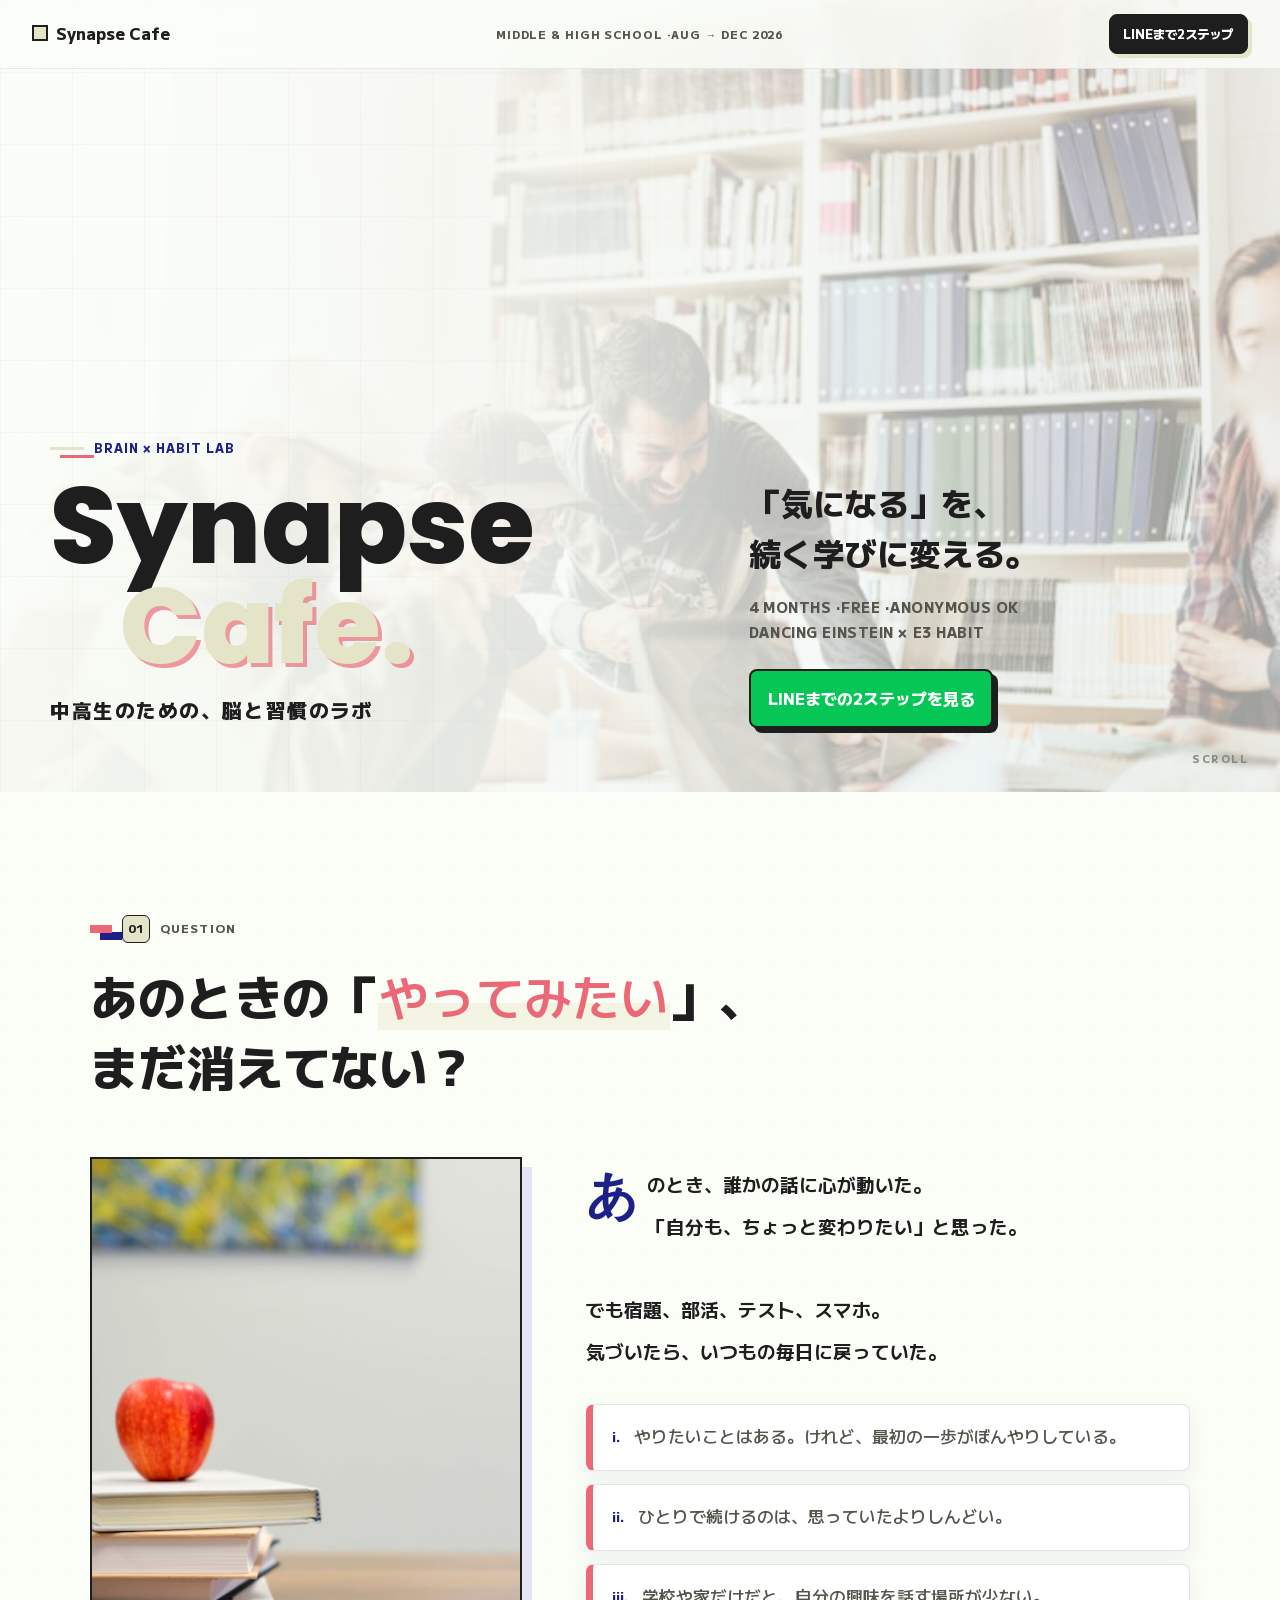
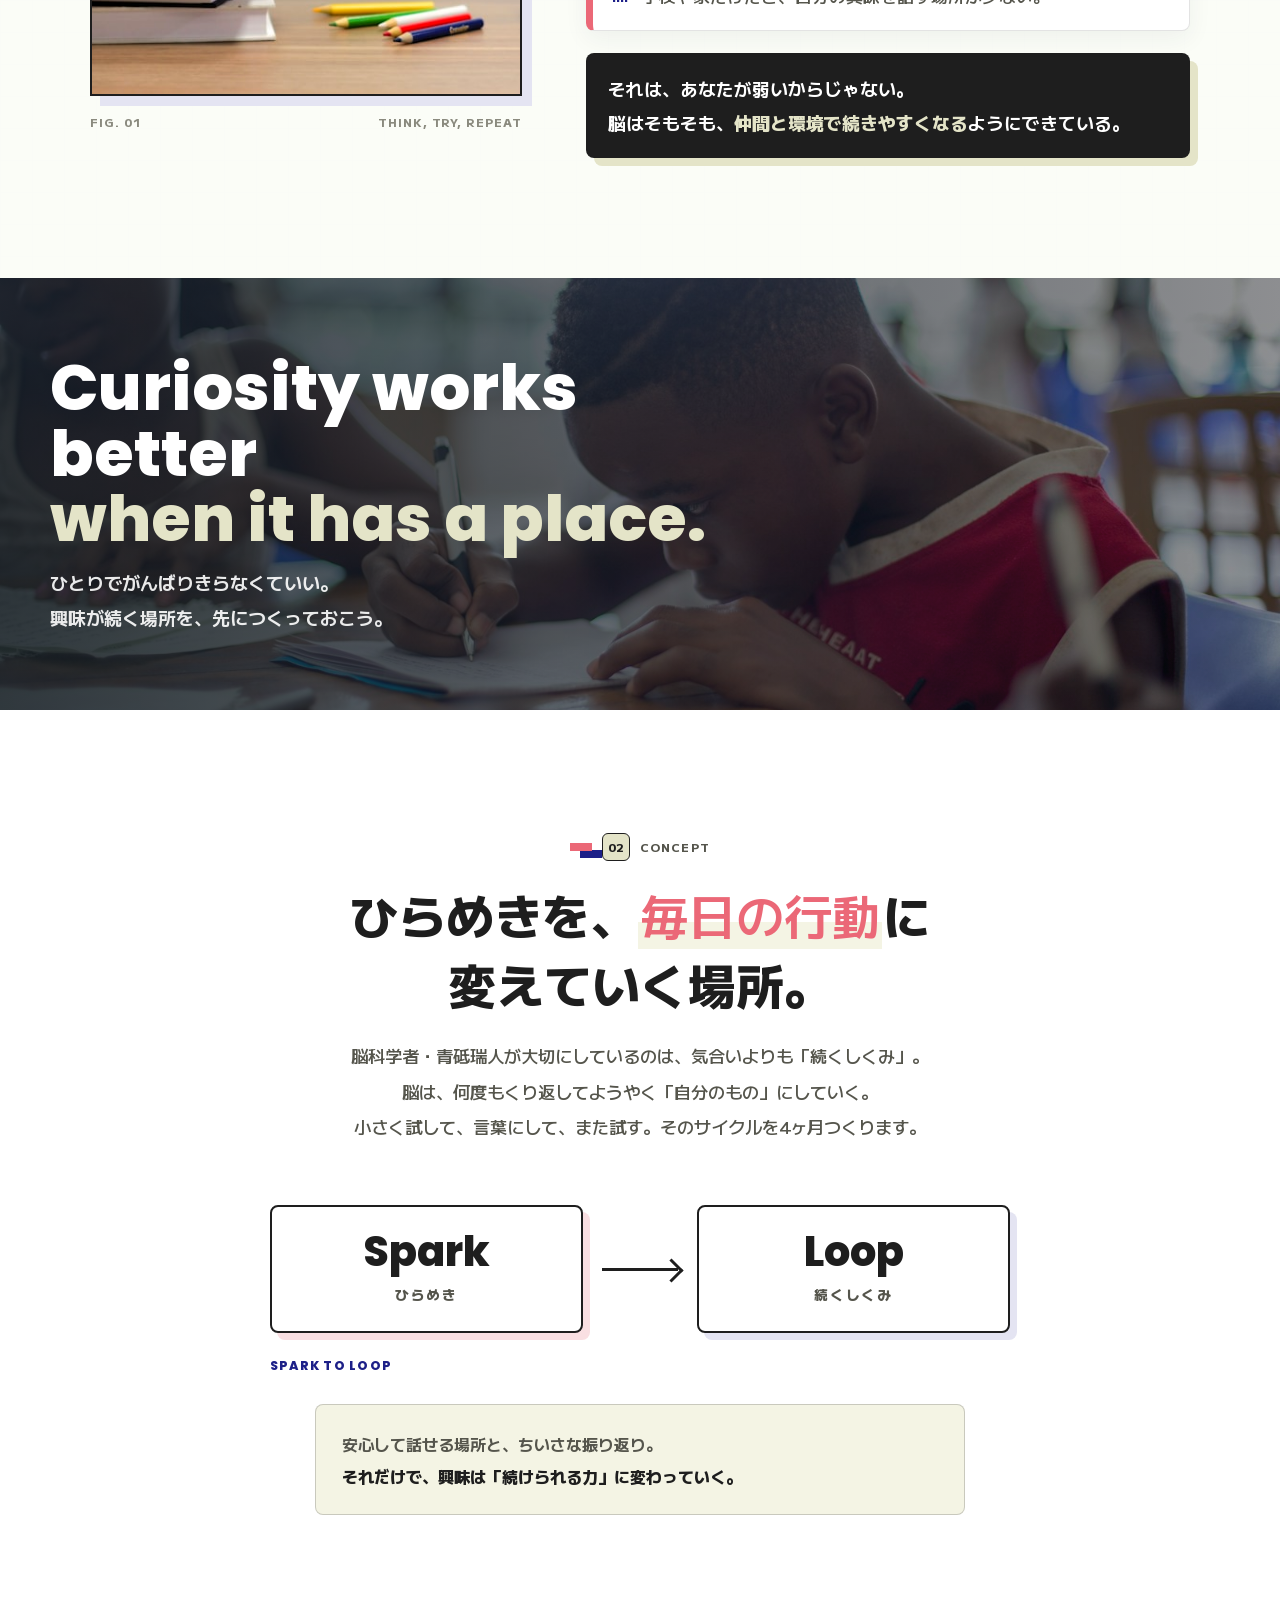
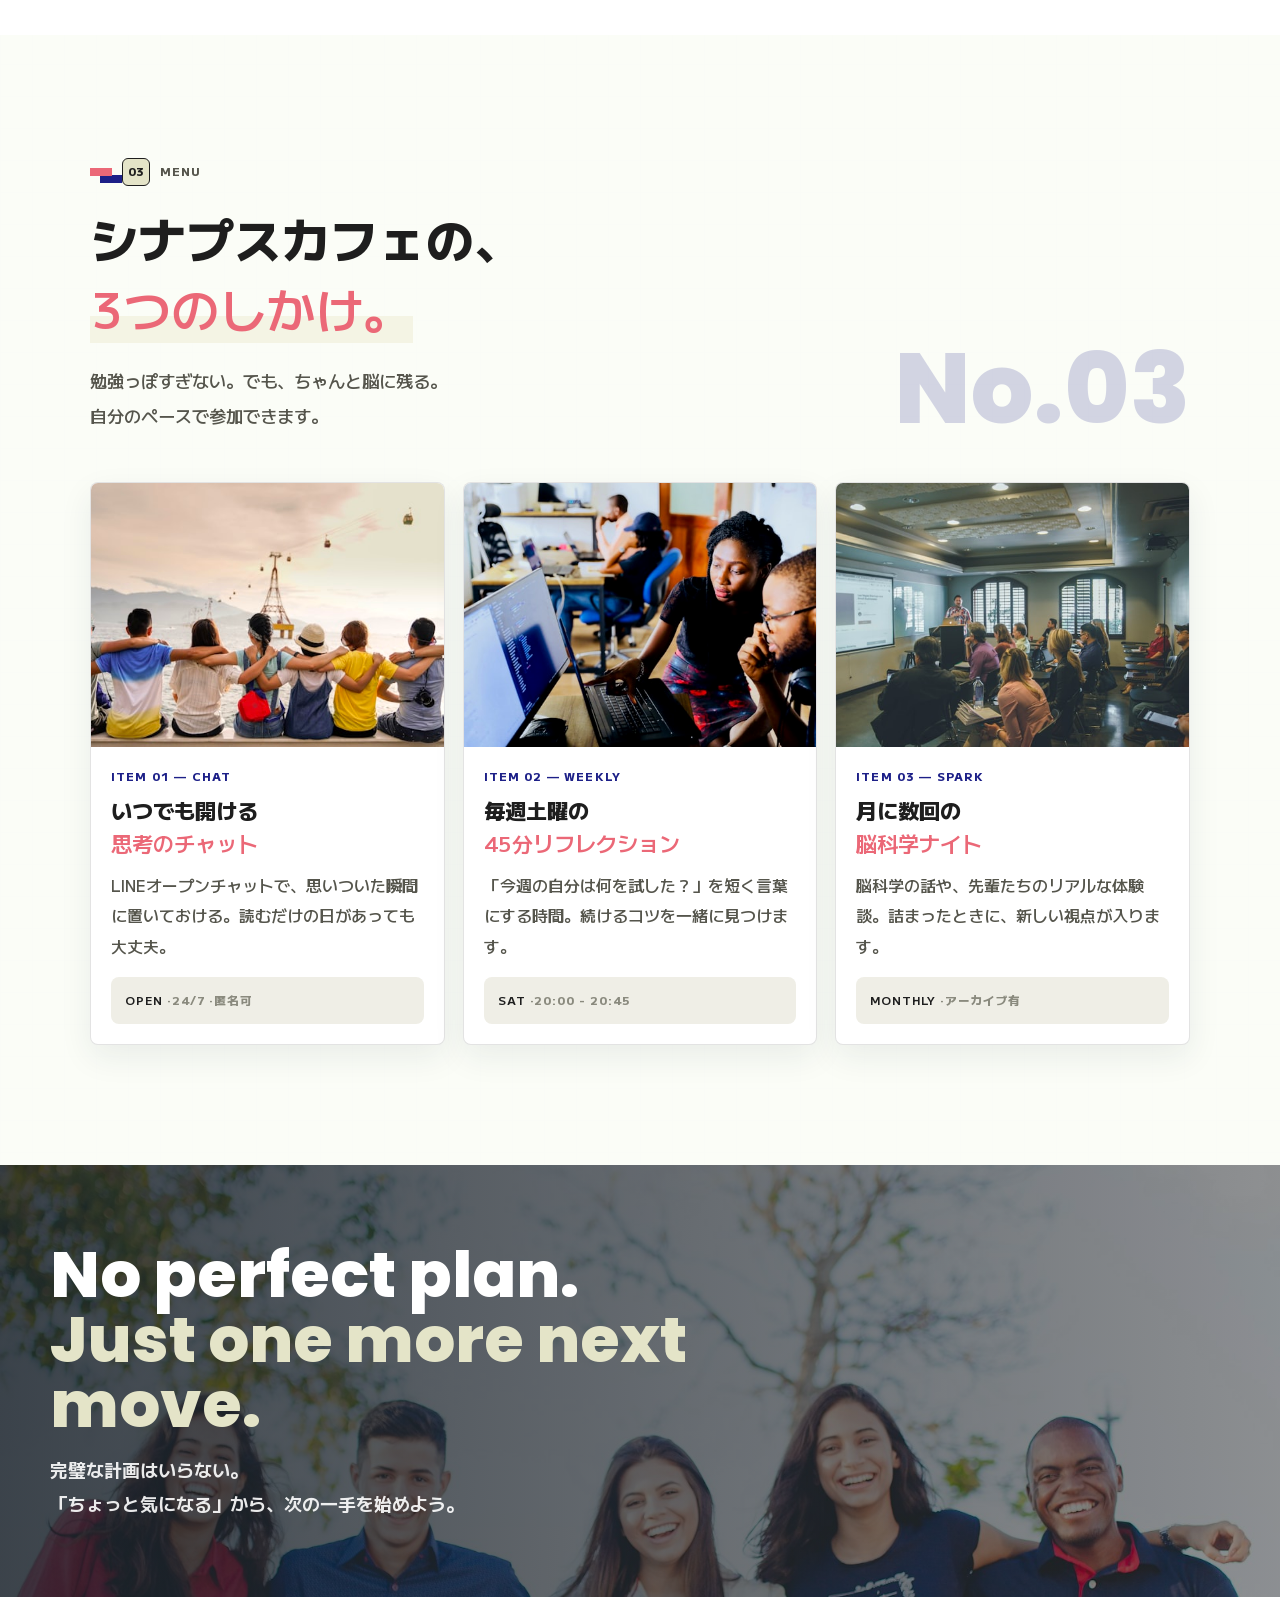
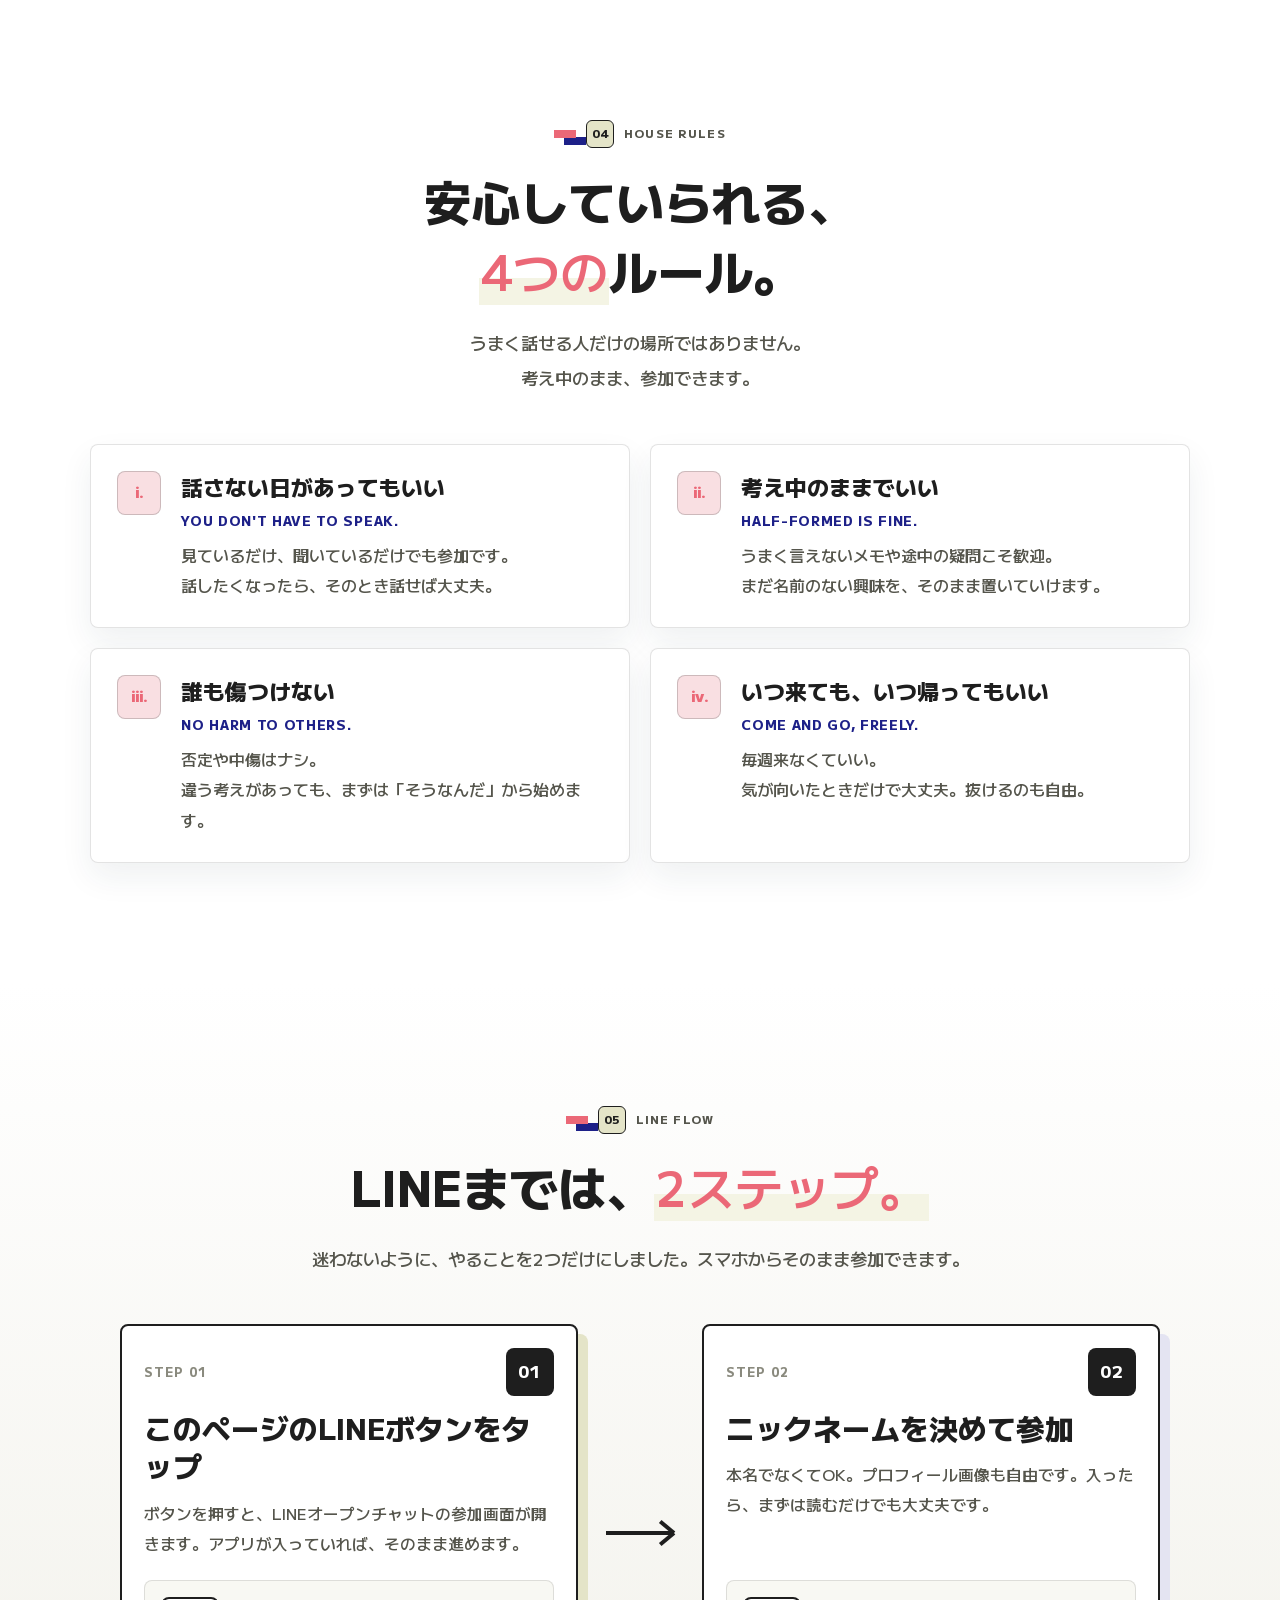
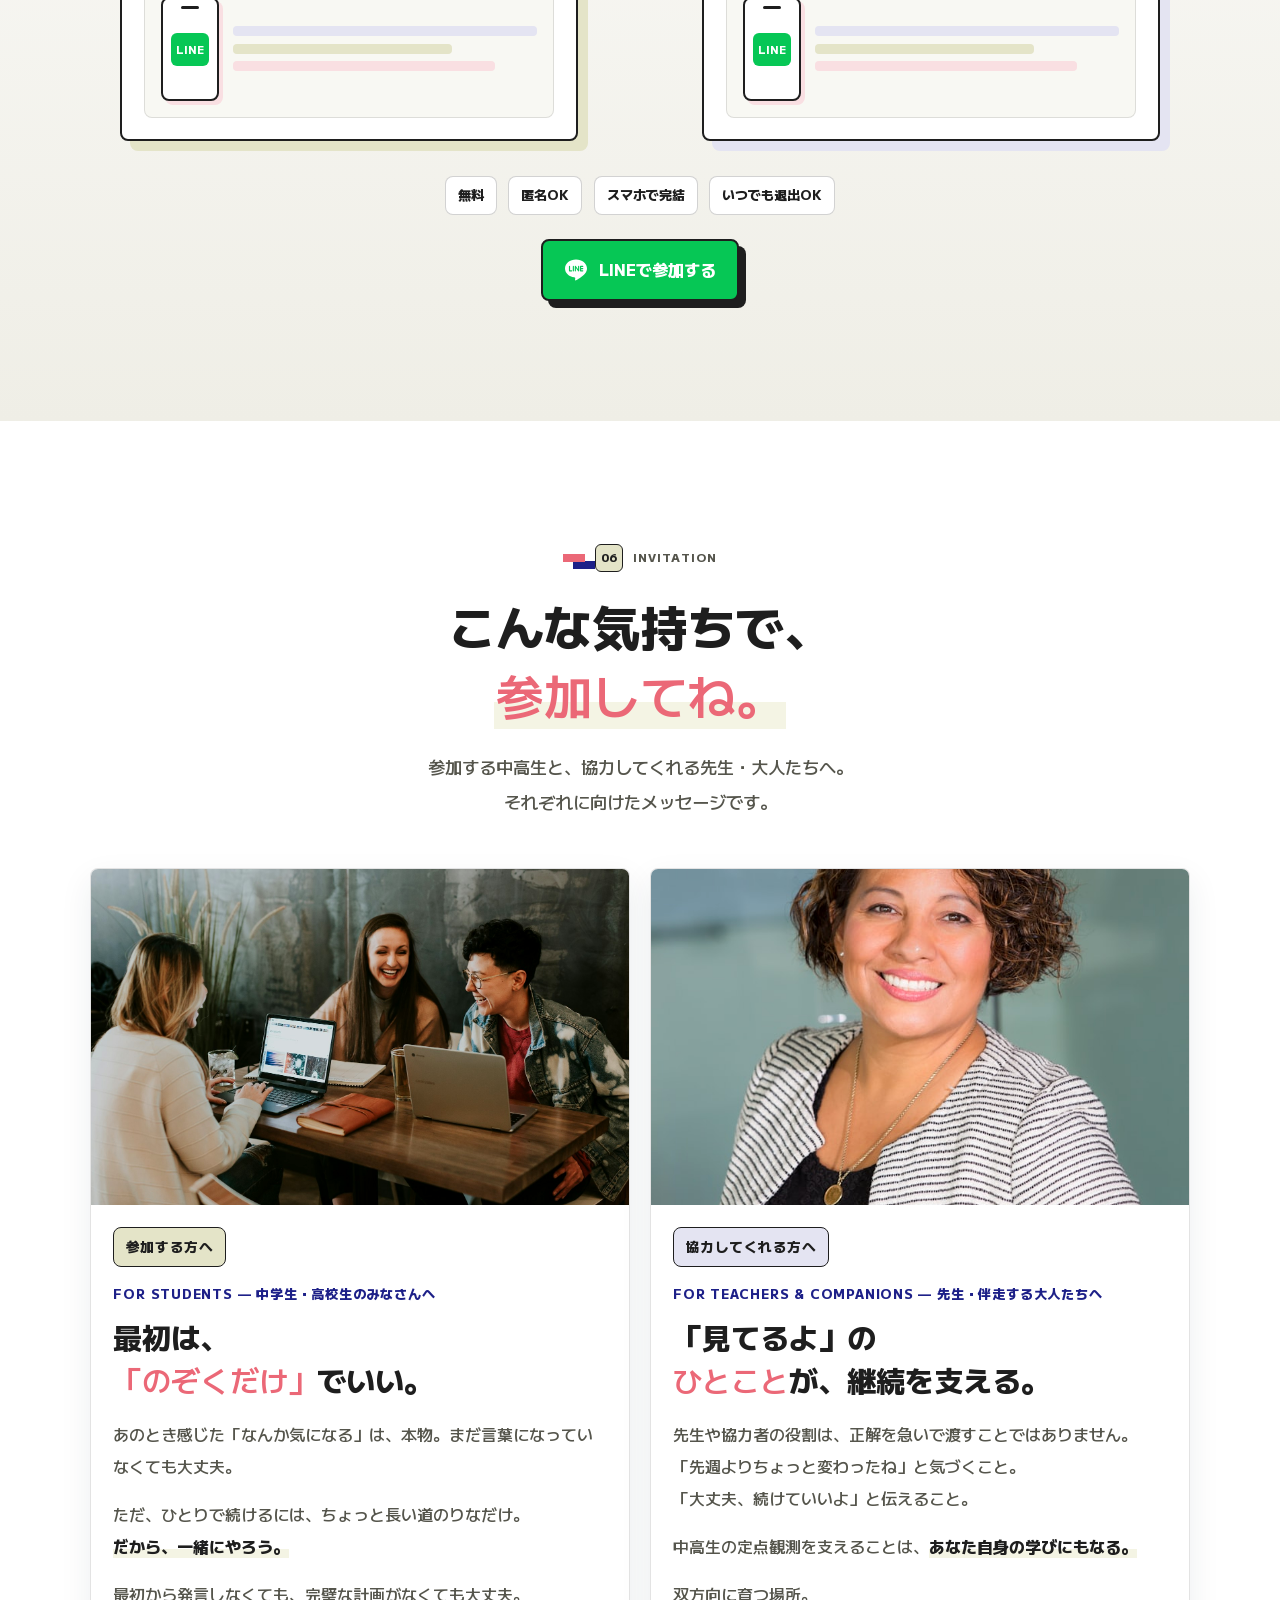
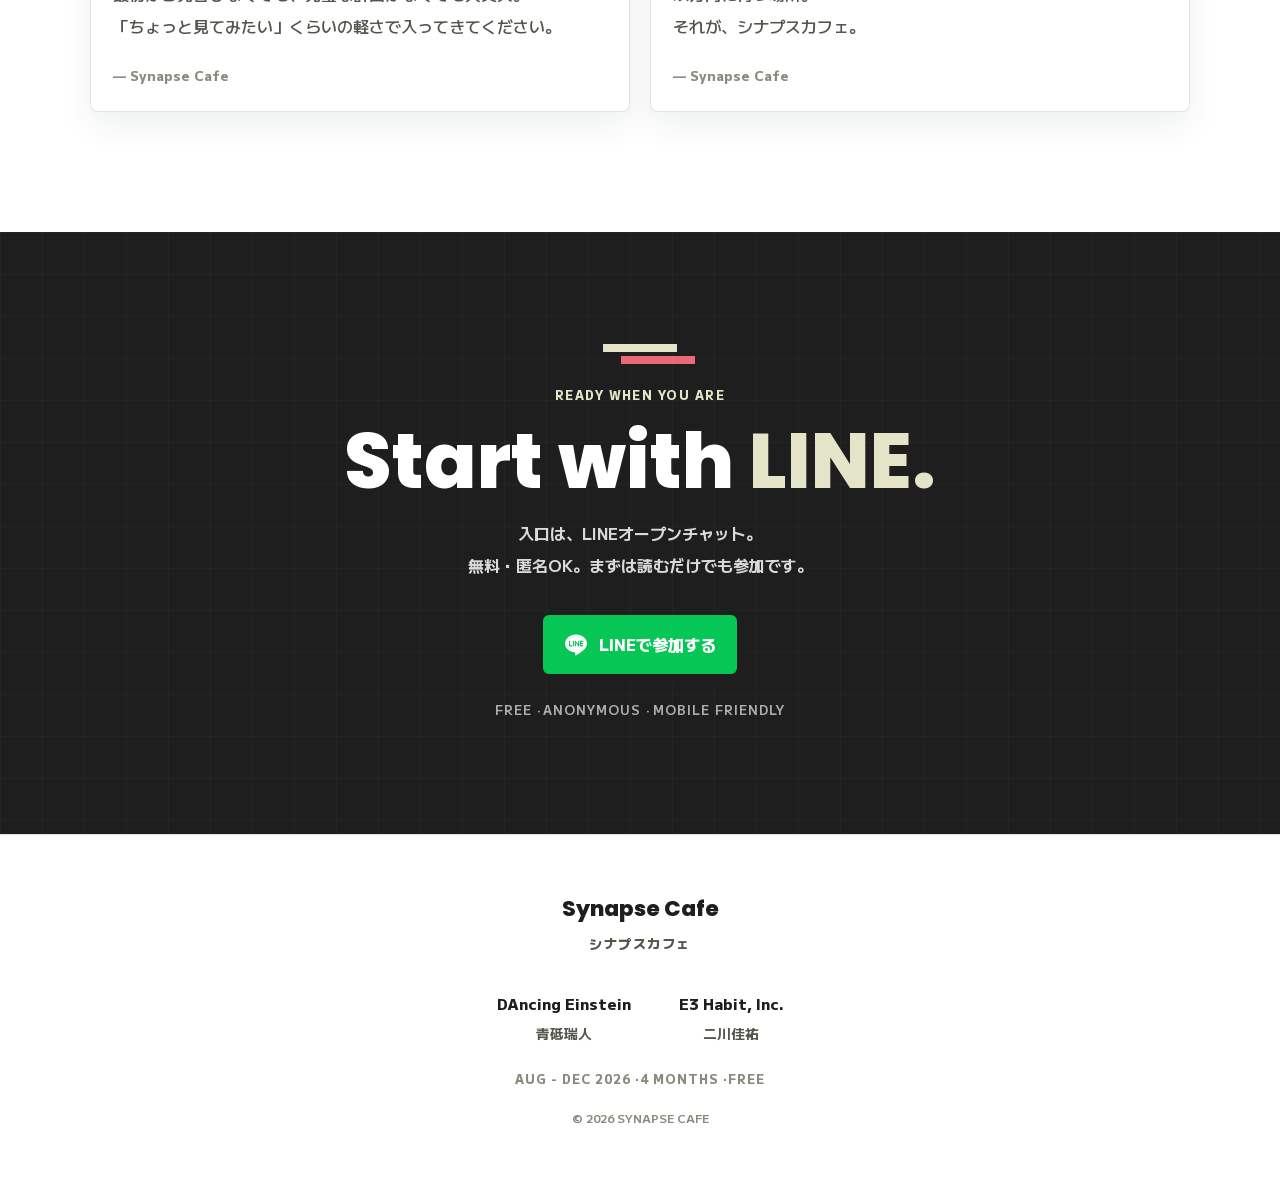
==== commit 76a1166b: "Deploy Synapse Cafe to Cloudflare Pages" ====
--- a/index.html
+++ b/index.html
@@ -7,33 +7,34 @@
   <meta name="description" content="脳科学者・青砥瑞人と二川佳祐がつくる、中高生のための4ヶ月の思考コミュニティ。LINEオープンチャットから無料・匿名で参加できます。">
   <link rel="preconnect" href="https://fonts.googleapis.com">
   <link rel="preconnect" href="https://fonts.gstatic.com" crossorigin>
-  <link href="https://fonts.googleapis.com/css2?family=Inter:wght@500;600;700;800&family=M+PLUS+Rounded+1c:wght@500;700;800&family=Noto+Sans+JP:wght@400;500;700;800&family=Noto+Serif+JP:wght@500;600&display=swap" rel="stylesheet">
+  <link href="https://fonts.googleapis.com/css2?family=M+PLUS+1:wght@300;400;500;700;800&family=Poppins:wght@400;500;600;700;800&display=swap" rel="stylesheet">
   <style>
 
+    /* BeYond Labo マスターデザイン準拠（Downloads/10_プロジェクト/beyondlabo-design/） */
     :root{
-      --paper:#fbfdf8;
-      --paper-deep:#eef8f4;
+      --paper:#f8f8f3;
+      --paper-deep:#efeee6;
       --white:#ffffff;
-      --ink:#17212b;
-      --ink-2:#41505f;
-      --ink-3:#6f7b87;
-      --line:rgba(23,33,43,0.12);
-      --line-strong:rgba(23,33,43,0.2);
-      --sky:#1b8cff;
-      --sky-soft:#dff0ff;
-      --coral:#ff6542;
-      --coral-soft:#ffe7de;
-      --lime:#c7f04a;
-      --lime-soft:#f1ffd2;
-      --violet:#7a5cff;
-      --violet-soft:#ece8ff;
+      --ink:#1e1e1e;
+      --ink-2:#55554c;
+      --ink-3:#8a8a7e;
+      --line:rgba(30,30,30,0.12);
+      --line-strong:rgba(30,30,30,0.2);
+      --sky:#1d2088;
+      --sky-soft:#e4e4f2;
+      --coral:#eb6877;
+      --coral-soft:#f9dfe2;
+      --lime:#e4e4c8;
+      --lime-soft:#f4f4e4;
+      --violet:#1d2088;
+      --violet-soft:#e4e4f2;
       --green:#06c755;
-      --shadow:0 18px 45px rgba(30,50,70,0.12);
+      --shadow:0 18px 45px rgba(30,30,30,0.10);
     }
     *{margin:0;padding:0;box-sizing:border-box;}
     html{scroll-behavior:smooth;-webkit-font-smoothing:antialiased;-moz-osx-font-smoothing:grayscale;}
     body{
-      font-family:'Noto Sans JP','M PLUS Rounded 1c',sans-serif;
+      font-family:"Yu Gothic","游ゴシック",YuGothic,"游ゴシック体","M PLUS 1",sans-serif;
       background:
         linear-gradient(rgba(23,33,43,0.035) 1px,transparent 1px),
         linear-gradient(90deg,rgba(23,33,43,0.035) 1px,transparent 1px),
@@ -44,8 +45,8 @@
       overflow-x:hidden;
       font-weight:500;
     }
-    .serif{font-family:'Noto Serif JP',serif;}
-    .latin,.ui{font-family:'Inter',sans-serif;}
+    .serif{font-family:"M PLUS 1",sans-serif;font-weight:300;}
+    .latin,.ui{font-family:'Poppins',sans-serif;}
     img{display:block;width:100%;height:100%;object-fit:cover;}
     a{color:inherit;text-decoration:none;}
 
@@ -102,12 +103,12 @@
     }
     .hero-eyebrow::before{content:"";width:34px;height:3px;background:var(--lime);box-shadow:10px 8px 0 var(--coral);}
     .hero-title{
-      font-family:'Inter',sans-serif;font-weight:800;
+      font-family:'Poppins',sans-serif;font-weight:800;
       font-size:clamp(3.3rem,8.4vw,7.2rem);
       line-height:.93;letter-spacing:0;margin-bottom:1rem;
     }
     .hero-title .a,.hero-title .b{display:block;}
-    .hero-title .b{color:var(--lime);text-shadow:4px 4px 0 rgba(255,101,66,.68);padding-left:.65em;}
+    .hero-title .b{color:var(--lime);text-shadow:4px 4px 0 rgba(235,104,119,.68);padding-left:.65em;}
     .hero-ja{font-weight:800;font-size:clamp(1.02rem,1.7vw,1.22rem);letter-spacing:.08em;color:var(--ink);}
     .hero-right{display:flex;flex-direction:column;align-items:flex-start;gap:1.1rem;}
     .hero-tagline{font-size:clamp(1.25rem,2.5vw,2rem);font-weight:800;line-height:1.55;letter-spacing:0;max-width:420px;}
@@ -136,7 +137,7 @@
     .label::before{content:"";width:22px;height:8px;background:var(--coral);box-shadow:10px 7px 0 var(--sky);}
     .label .num{display:inline-grid;place-items:center;width:28px;height:28px;border:1px solid var(--ink);background:var(--lime);color:var(--ink);font-size:.72rem;letter-spacing:0;border-radius:6px;}
     .h-title{font-size:clamp(1.8rem,4vw,3rem);line-height:1.45;letter-spacing:0;font-weight:800;color:var(--ink);margin-bottom:1.2rem;}
-    .h-title .it{font-family:'Noto Serif JP',serif;font-weight:600;font-style:normal;color:var(--coral);background:linear-gradient(transparent 62%,var(--lime-soft) 62%);padding:0 .04em;white-space:nowrap;}
+    .h-title .it{font-family:"M PLUS 1",sans-serif;font-weight:600;font-style:normal;color:var(--coral);background:linear-gradient(transparent 62%,var(--lime-soft) 62%);padding:0 .04em;white-space:nowrap;}
     .h-title .em{font-weight:800;}
     .h-lead{font-size:1.08rem;color:var(--ink-2);line-height:2.05;letter-spacing:0;max-width:660px;}
 
@@ -147,7 +148,7 @@
     .empathy-photo-caption{display:flex;justify-content:space-between;gap:1rem;margin-top:1rem;color:var(--ink-3);font-size:.72rem;font-weight:800;letter-spacing:.08em;text-transform:uppercase;}
     .empathy-body{padding-top:.4rem;}
     .empathy-poem{font-size:1.16rem;line-height:2.25;color:var(--ink);margin-bottom:2rem;font-weight:700;}
-    .empathy-poem .drop{float:left;font-family:'Inter',sans-serif;font-size:3.2rem;line-height:.9;padding:.18em .18em 0 0;color:var(--sky);font-weight:800;}
+    .empathy-poem .drop{float:left;font-family:'Poppins',sans-serif;font-size:3.2rem;line-height:.9;padding:.18em .18em 0 0;color:var(--sky);font-weight:800;}
     .voice-list{display:grid;gap:.8rem;}
     .voice-item{display:grid;grid-template-columns:auto 1fr;gap:.9rem;align-items:start;padding:1.1rem 1.2rem;background:#fff;border:1px solid var(--line);border-left:7px solid var(--coral);border-radius:8px;box-shadow:0 8px 24px rgba(30,50,70,.06);color:var(--ink-2);font-size:1.04rem;line-height:1.8;}
     .voice-item .v-num{font-weight:800;color:var(--sky);font-size:.82rem;padding-top:.18rem;}
@@ -161,7 +162,7 @@
     .photo-band::after{content:"";position:absolute;inset:0;background:linear-gradient(90deg,rgba(23,33,43,.75),rgba(23,33,43,.18));}
     .photo-band-text{position:absolute;inset:0;z-index:2;display:flex;align-items:center;padding:0 clamp(1.2rem,4vw,2.5rem);}
     .photo-band-inner{max-width:1180px;margin:0 auto;width:100%;color:#fff;}
-    .photo-band-en{font-family:'Inter',sans-serif;font-weight:800;font-size:clamp(2rem,5vw,4.2rem);line-height:1.02;letter-spacing:0;margin-bottom:.9rem;max-width:700px;}
+    .photo-band-en{font-family:'Poppins',sans-serif;font-weight:800;font-size:clamp(2rem,5vw,4.2rem);line-height:1.02;letter-spacing:0;margin-bottom:.9rem;max-width:700px;}
     .photo-band-en em{font-style:normal;color:var(--lime);}
     .photo-band-ja{font-weight:700;font-size:clamp(.95rem,1.8vw,1.12rem);line-height:1.9;max-width:560px;color:rgba(255,255,255,.9);}
 
@@ -171,7 +172,7 @@
     .concept-mark{display:grid;grid-template-columns:1fr auto 1fr;gap:1.2rem;align-items:center;margin:3.8rem auto 3rem;max-width:760px;}
     .concept-side{padding:1.5rem;background:#fff;border:2px solid var(--ink);border-radius:8px;box-shadow:7px 7px 0 var(--coral-soft);text-align:center;}
     .concept-side.to{box-shadow:7px 7px 0 var(--sky-soft);}
-    .concept-side .word-en{font-family:'Inter',sans-serif;font-size:clamp(1.7rem,4vw,2.6rem);font-weight:800;line-height:1;color:var(--ink);}
+    .concept-side .word-en{font-family:'Poppins',sans-serif;font-size:clamp(1.7rem,4vw,2.6rem);font-weight:800;line-height:1;color:var(--ink);}
     .concept-side .word-ja{margin-top:.55rem;font-size:.86rem;font-weight:800;color:var(--ink-2);letter-spacing:.12em;}
     .concept-line{width:76px;height:3px;background:var(--ink);position:relative;}
     .concept-line::after{content:"";position:absolute;right:-2px;top:-6px;width:14px;height:14px;border-top:3px solid var(--ink);border-right:3px solid var(--ink);transform:rotate(45deg);}
@@ -182,7 +183,7 @@
     /* ===== MENU ===== */
     .menu-head{display:grid;grid-template-columns:minmax(0,1fr) auto;gap:2rem;align-items:end;margin-bottom:3rem;}
     .menu-head-right{text-align:right;}
-    .menu-head-num{font-family:'Inter',sans-serif;font-weight:800;font-size:clamp(2.8rem,8vw,6.2rem);line-height:.9;color:var(--sky);opacity:.18;letter-spacing:0;}
+    .menu-head-num{font-family:'Poppins',sans-serif;font-weight:800;font-size:clamp(2.8rem,8vw,6.2rem);line-height:.9;color:var(--sky);opacity:.18;letter-spacing:0;}
     .menu-grid{display:grid;grid-template-columns:repeat(3,1fr);gap:1.1rem;}
     .menu-card{background:#fff;border:1px solid var(--line);border-radius:8px;overflow:hidden;box-shadow:0 12px 32px rgba(30,50,70,.08);transition:transform .28s,box-shadow .28s;}
     .menu-card:hover{transform:translateY(-4px);box-shadow:var(--shadow);}
@@ -192,7 +193,7 @@
     .menu-photo-num{position:absolute;left:1rem;top:1rem;display:grid;place-items:center;width:42px;height:42px;background:var(--lime);border:2px solid var(--ink);color:var(--ink);font-size:.85rem;font-weight:800;border-radius:8px;box-shadow:4px 4px 0 rgba(23,33,43,.72);}
     .menu-tag{padding:1.2rem 1.25rem 0;color:var(--sky);font-size:.72rem;font-weight:800;letter-spacing:.1em;text-transform:uppercase;}
     .menu-title{padding:0 1.25rem;margin:.4rem 0 .65rem;font-size:1.32rem;line-height:1.55;font-weight:800;color:var(--ink);}
-    .menu-title .it{font-family:'Noto Serif JP',serif;font-style:normal;color:var(--coral);font-weight:600;}
+    .menu-title .it{font-family:"M PLUS 1",sans-serif;font-style:normal;color:var(--coral);font-weight:600;}
     .menu-body{padding:0 1.25rem 1rem;color:var(--ink-2);font-size:1rem;line-height:1.9;}
     .menu-meta{margin:0 1.25rem 1.25rem;padding:.8rem .9rem;background:var(--paper-deep);border-radius:8px;color:var(--ink-3);font-size:.72rem;font-weight:800;letter-spacing:.08em;text-transform:uppercase;}
     .menu-meta strong{color:var(--ink);}
@@ -257,7 +258,7 @@
     .letter-role.support{background:var(--sky-soft);}
     .letter-tag{padding:.75rem 1.4rem 0;color:var(--sky);font-size:.82rem;font-weight:800;letter-spacing:.06em;text-transform:uppercase;}
     .letter-title{padding:0 1.4rem;margin:.5rem 0 1rem;font-size:clamp(1.35rem,2.5vw,1.82rem);line-height:1.5;font-weight:800;color:var(--ink);}
-    .letter-title .it{font-family:'Noto Serif JP',serif;font-style:normal;color:var(--coral);font-weight:600;}
+    .letter-title .it{font-family:"M PLUS 1",sans-serif;font-style:normal;color:var(--coral);font-weight:600;}
     .letter-body{padding:0 1.4rem 1.4rem;color:var(--ink-2);font-size:1rem;line-height:2;}
     .letter-body p+p{margin-top:1rem;}
     .letter-body em{font-style:normal;font-weight:800;color:var(--ink);background:linear-gradient(transparent 62%,var(--lime-soft) 62%);}
@@ -269,7 +270,7 @@
     .cta-inner{position:relative;z-index:1;max-width:760px;margin:0 auto;}
     .cta-rule{display:block;width:74px;height:8px;background:var(--lime);box-shadow:18px 12px 0 var(--coral);margin:0 auto 2rem;}
     .cta-eyebrow{font-size:.78rem;letter-spacing:.12em;text-transform:uppercase;color:var(--lime);font-weight:800;margin-bottom:1rem;}
-    .cta-title{font-family:'Inter',sans-serif;font-size:clamp(2.4rem,6vw,4.8rem);line-height:1;font-weight:800;letter-spacing:0;margin-bottom:1.1rem;}
+    .cta-title{font-family:'Poppins',sans-serif;font-size:clamp(2.4rem,6vw,4.8rem);line-height:1;font-weight:800;letter-spacing:0;margin-bottom:1.1rem;}
     .cta-title .ac{color:var(--lime);}
     .cta-sub-ja{font-size:1rem;line-height:2;color:rgba(255,255,255,.84);font-weight:700;margin-bottom:2rem;}
     .cta-note{margin-top:1.4rem;color:rgba(255,255,255,.64);font-size:.8rem;font-weight:700;letter-spacing:.08em;text-transform:uppercase;}
